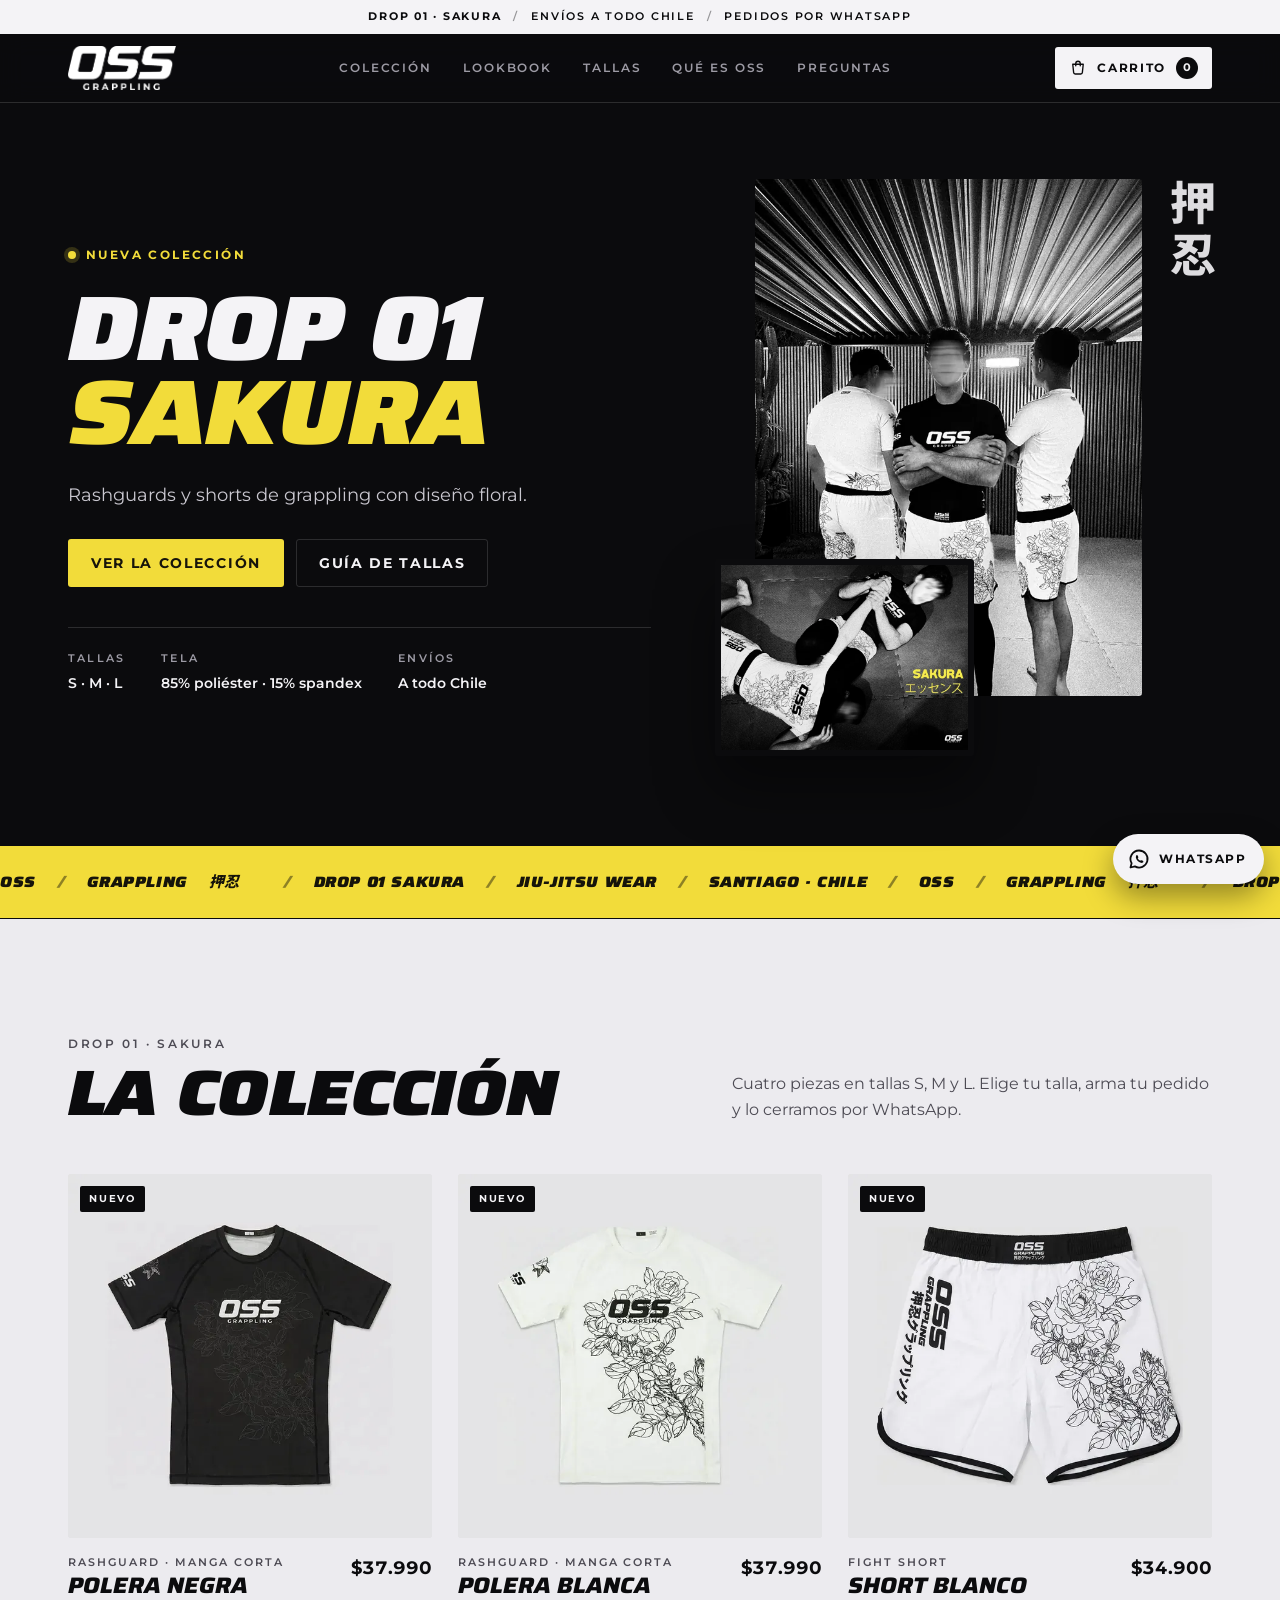
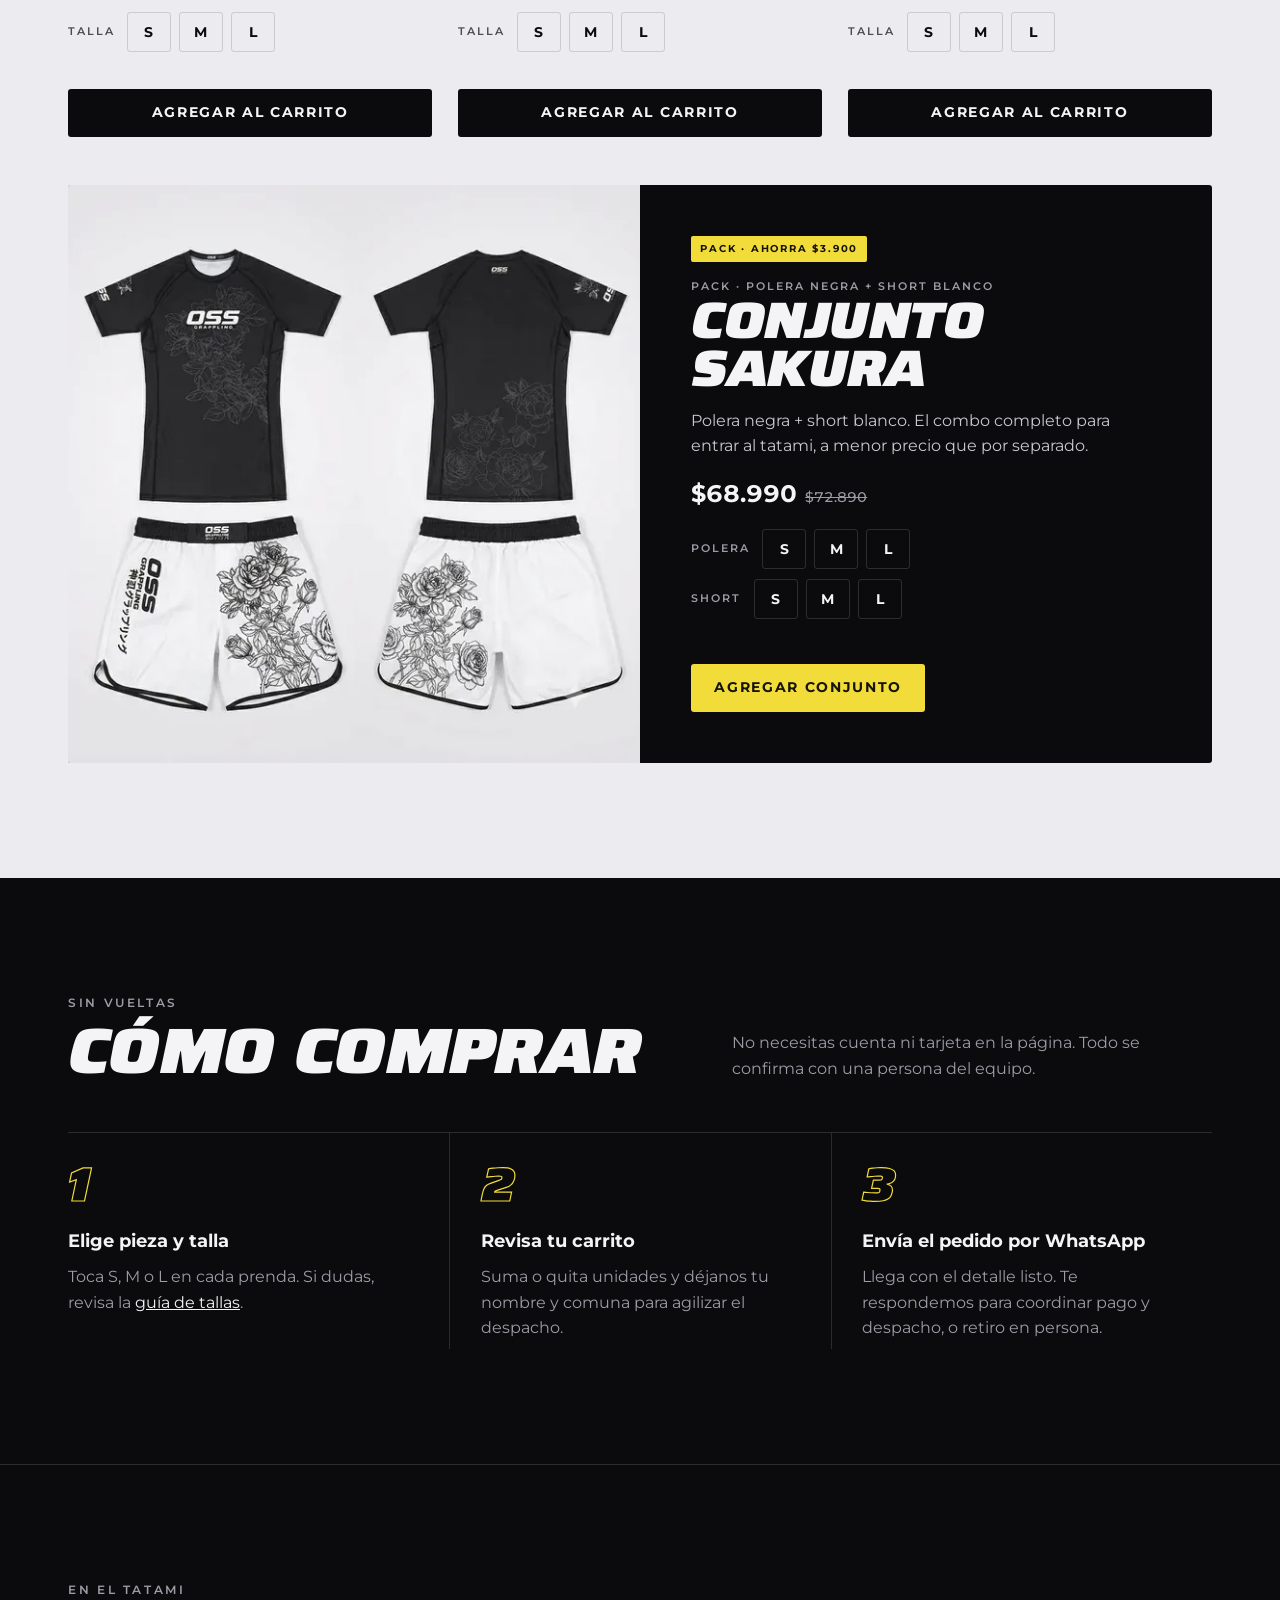
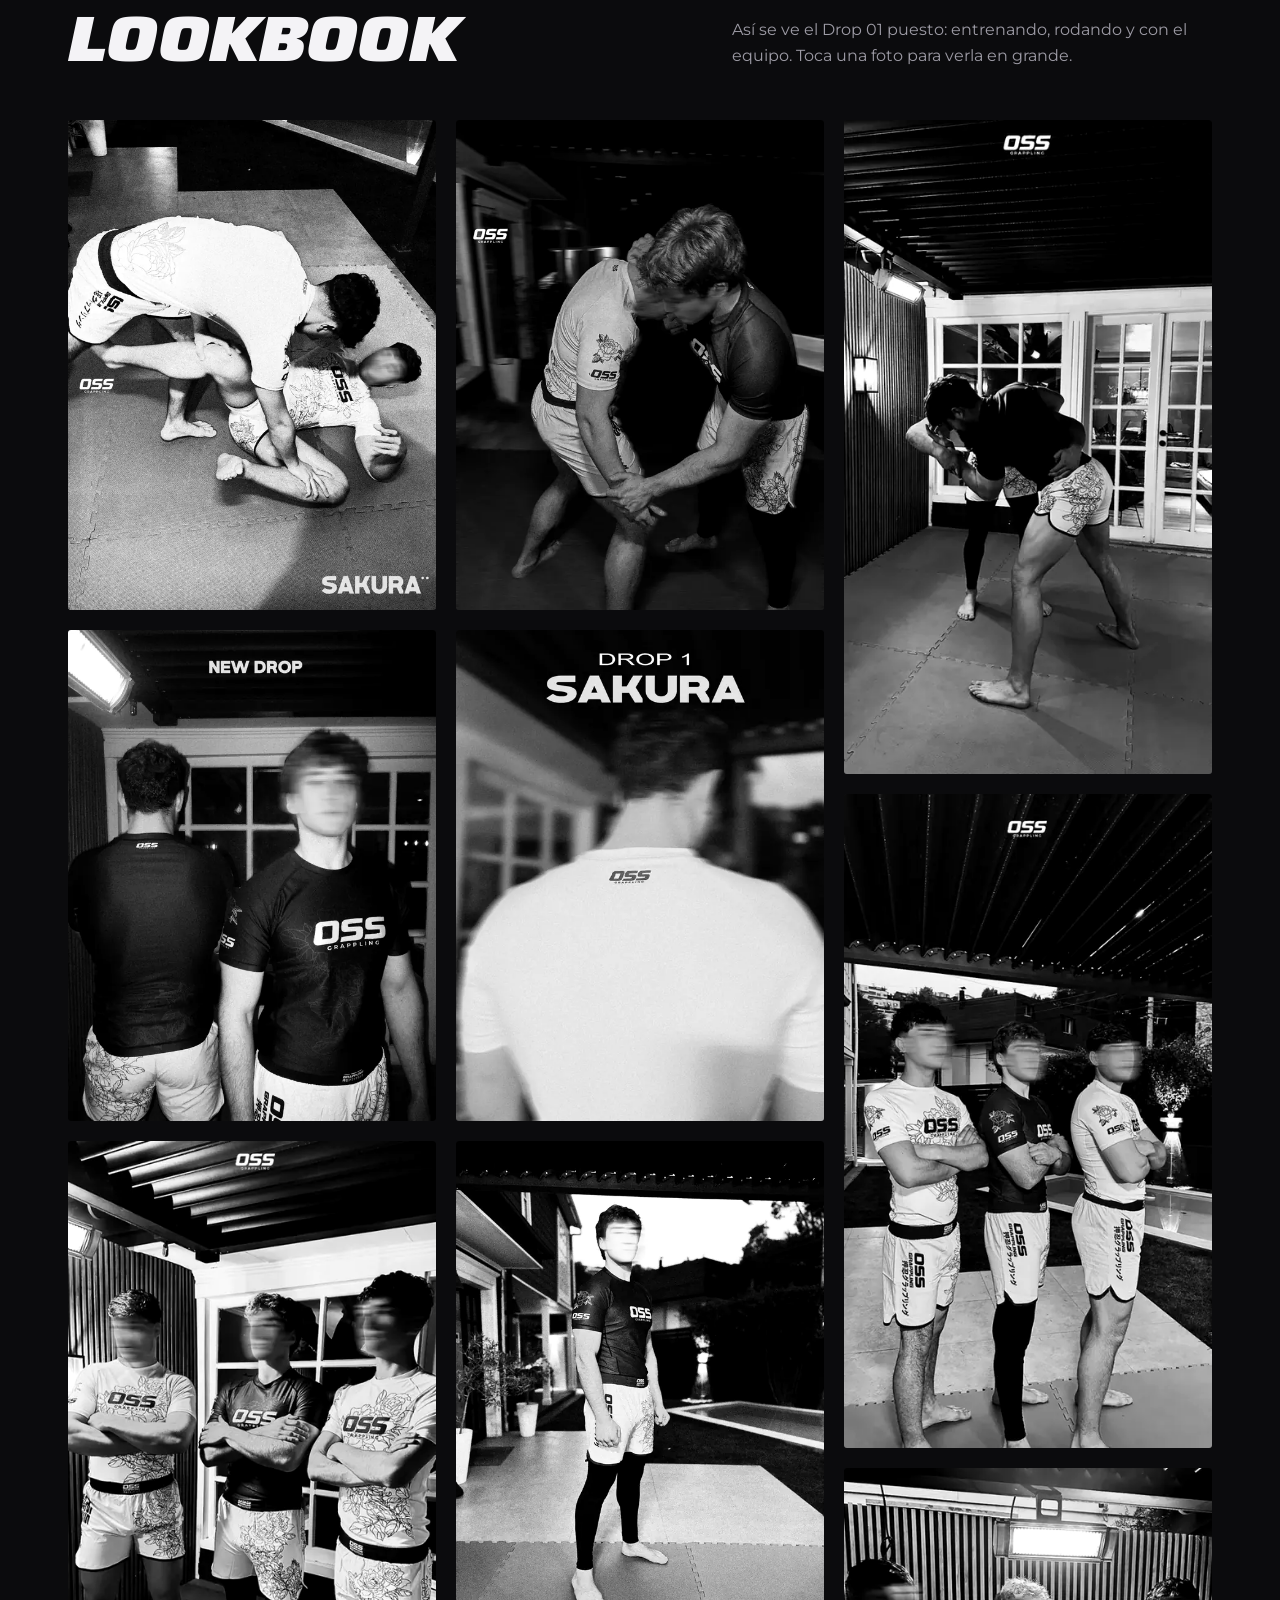
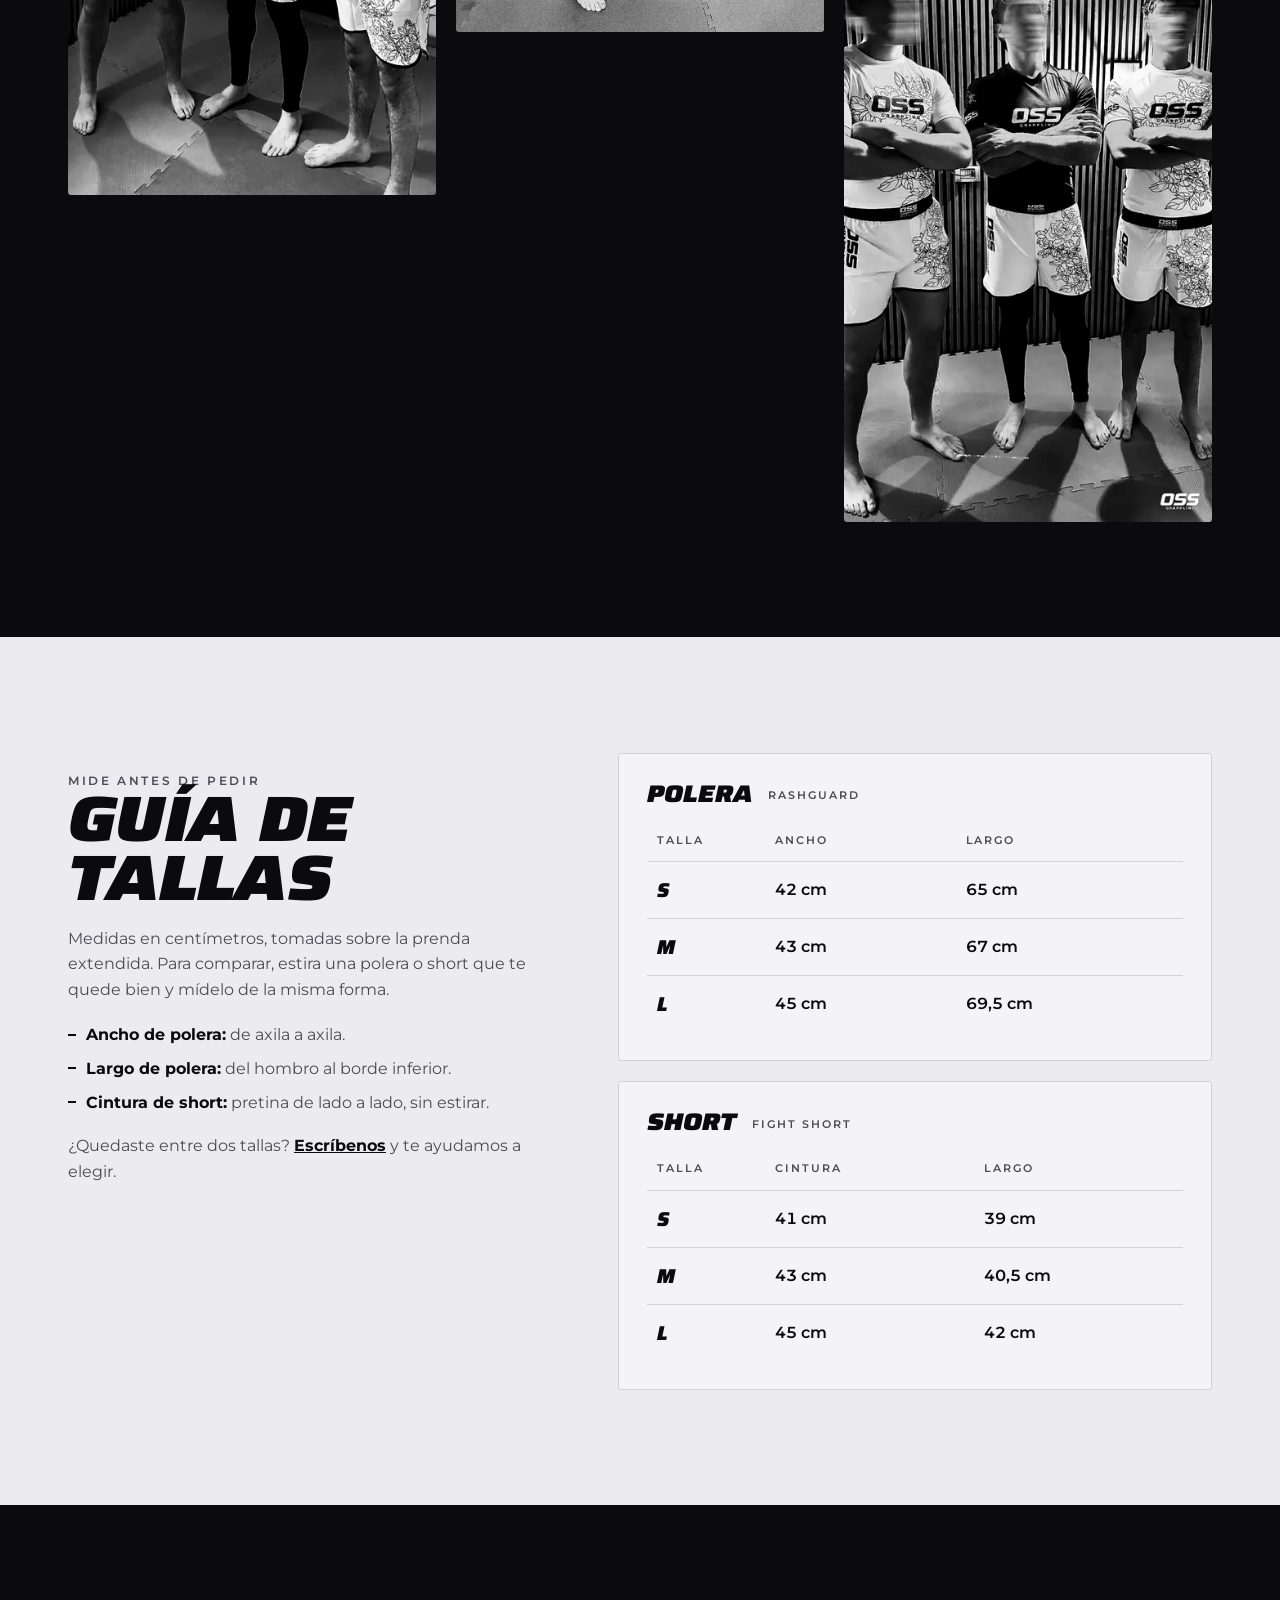
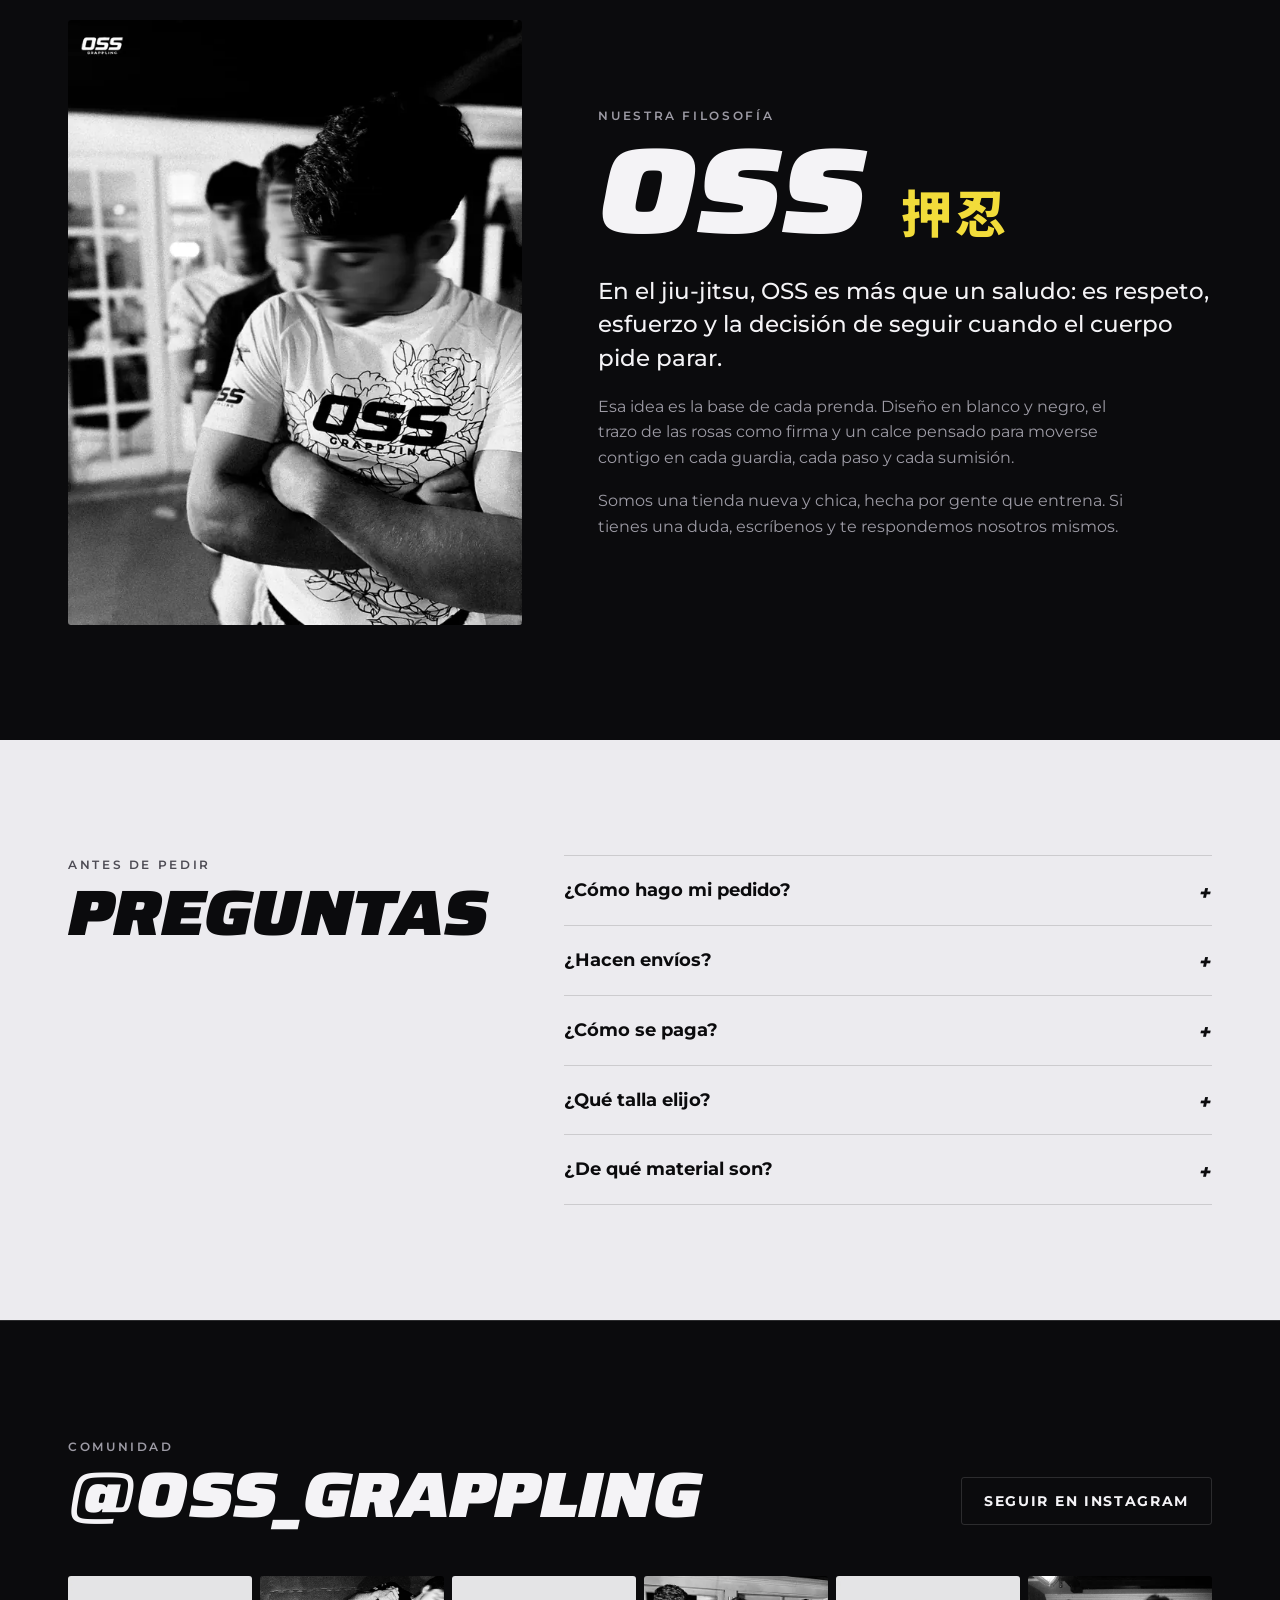
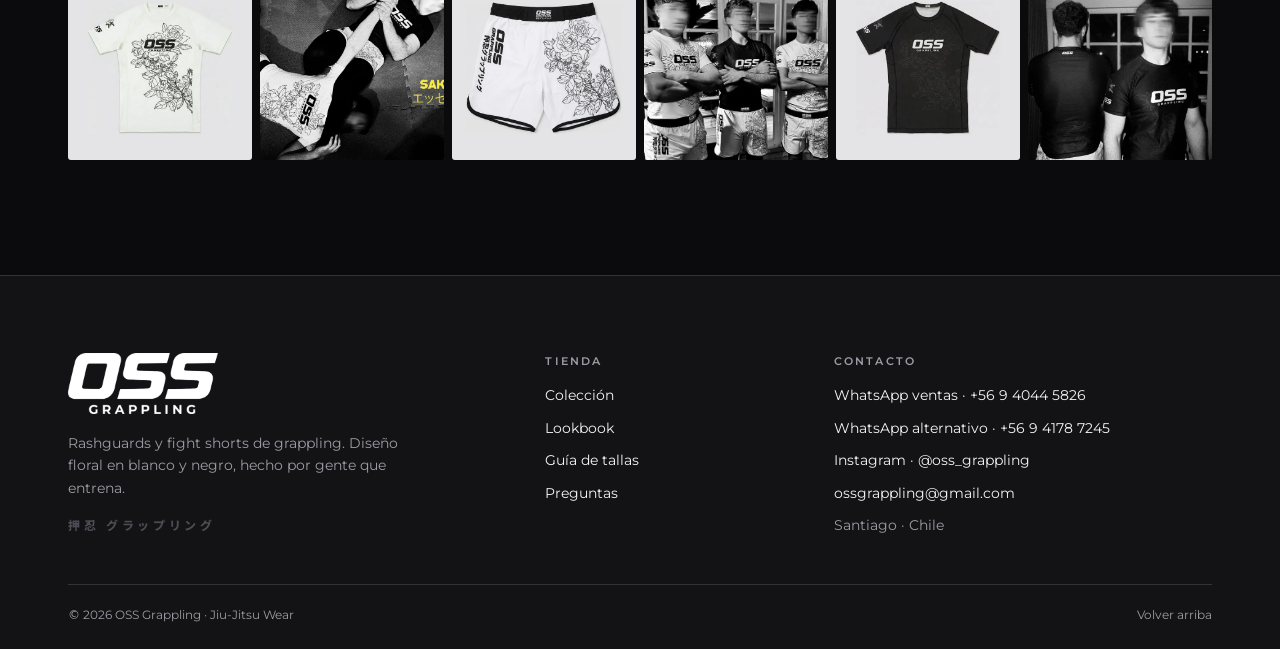
==== index.html @ 39c0fc37 "Portada más simple: Drop 01 Sakura y una línea de descripción Co-Authored-By: Claude Opus 5.5 <norep" ====
<!doctype html>
<html lang="es-CL">
<head>
<meta charset="utf-8">
<meta name="viewport" content="width=device-width, initial-scale=1, viewport-fit=cover">
<title>OSS Grappling · Rashguards y shorts de grappling</title>
<meta name="description" content="OSS Grappling: rashguards y fight shorts para jiu-jitsu y grappling con diseño floral en blanco y negro. Drop 01 Sakura. Tallas S, M y L. Envíos a todo Chile y pedidos por WhatsApp.">
<meta name="theme-color" content="#0b0b0d">
<link rel="canonical" href="https://renatopiloto.github.io/oss-grappling/">
<meta property="og:type" content="website">
<meta property="og:locale" content="es_CL">
<meta property="og:site_name" content="OSS Grappling">
<meta property="og:title" content="OSS Grappling · Drop 01 Sakura">
<meta property="og:description" content="Rashguards y fight shorts con diseño floral. Tallas S, M y L. Envíos a todo Chile.">
<meta property="og:image" content="https://renatopiloto.github.io/oss-grappling/assets/img/og-image.jpg">
<meta property="og:image:width" content="1200">
<meta property="og:image:height" content="630">
<meta name="twitter:card" content="summary_large_image">
<link rel="icon" href="favicon.ico" sizes="any">
<link rel="icon" type="image/png" sizes="32x32" href="favicon-32.png">
<link rel="apple-touch-icon" href="apple-touch-icon.png">
<link rel="manifest" href="site.webmanifest">
<link rel="preload" href="assets/fonts/saira-italic-var.woff2" as="font" type="font/woff2" crossorigin>
<link rel="preload" href="assets/fonts/montserrat-var.woff2" as="font" type="font/woff2" crossorigin>
<link rel="preload" as="image" href="assets/img/hero-tres-1200.webp" imagesrcset="assets/img/hero-tres-800.webp 600w, assets/img/hero-tres-1200.webp 900w, assets/img/hero-tres.webp 1200w" imagesizes="(max-width: 860px) 92vw, 44vw">
<link rel="stylesheet" href="assets/css/styles.css">
<script type="application/ld+json">
{
  "@context": "https://schema.org",
  "@type": "ClothingStore",
  "name": "OSS Grappling",
  "description": "Rashguards y fight shorts para jiu-jitsu y grappling con diseño floral en blanco y negro.",
  "url": "https://renatopiloto.github.io/oss-grappling/",
  "image": "https://renatopiloto.github.io/oss-grappling/assets/img/og-image.jpg",
  "email": "ossgrappling@gmail.com",
  "telephone": "+56940445826",
  "address": { "@type": "PostalAddress", "addressLocality": "Santiago", "addressCountry": "CL" },
  "sameAs": ["https://www.instagram.com/oss_grappling/"]
}
</script>
</head>
<body>
<a class="skip" href="#coleccion">Saltar a la colección</a>

<div class="announce" role="note">
  <p><strong>Drop 01 · Sakura</strong><span class="sep" aria-hidden="true">/</span>Envíos a todo Chile<span class="sep" aria-hidden="true">/</span>Pedidos por WhatsApp</p>
</div>

<header class="site-header" id="top">
  <div class="wrap header-row">
    <a class="brand" href="#top" aria-label="OSS Grappling, ir al inicio">
      <img src="assets/img/logo-oss-blanco.png" width="900" height="367" alt="OSS Grappling">
    </a>
    <nav class="nav" id="nav" aria-label="Principal">
      <a href="#coleccion">Colección</a>
      <a href="#lookbook">Lookbook</a>
      <a href="#tallas">Tallas</a>
      <a href="#oss">Qué es OSS</a>
      <a href="#preguntas">Preguntas</a>
    </nav>
    <div class="header-actions">
      <button class="cart-btn" id="cartOpen" type="button" aria-haspopup="dialog" aria-controls="cart">
        <svg viewBox="0 0 24 24" width="18" height="18" aria-hidden="true"><path d="M5 7h14l-1.2 11.1a2 2 0 0 1-2 1.9H8.2a2 2 0 0 1-2-1.9L5 7Z" fill="none" stroke="currentColor" stroke-width="1.8" stroke-linejoin="round"/><path d="M9 9V6a3 3 0 0 1 6 0v3" fill="none" stroke="currentColor" stroke-width="1.8" stroke-linecap="round"/></svg>
        <span class="cart-label">Carrito</span>
        <span class="cart-count" id="cartCount" aria-live="polite">0</span>
      </button>
      <button class="menu-btn" id="menuBtn" type="button" aria-expanded="false" aria-controls="nav">
        <span class="sr">Abrir menú</span>
        <svg viewBox="0 0 24 24" width="22" height="22" aria-hidden="true"><path d="M4 8h16M4 16h16" stroke="currentColor" stroke-width="2" stroke-linecap="round"/></svg>
      </button>
    </div>
  </div>
</header>

<main>
  <!-- HERO -->
  <section class="hero">
    <div class="wrap hero-grid">
      <div class="hero-copy">
        <p class="eyebrow"><span class="dot" aria-hidden="true"></span>Nueva colección</p>
        <h1 class="display hero-title"><span class="l">Drop 01</span> <span class="l hl">Sakura</span></h1>
        <p class="lede">Rashguards y shorts de grappling con diseño floral.</p>
        <div class="hero-ctas">
          <a class="btn btn-sakura" href="#coleccion">Ver la colección</a>
          <a class="btn btn-ghost" href="#tallas">Guía de tallas</a>
        </div>
        <dl class="facts">
          <div><dt>Tallas</dt><dd>S · M · L</dd></div>
          <div><dt>Tela</dt><dd>85% poliéster · 15% spandex</dd></div>
          <div><dt>Envíos</dt><dd>A todo Chile</dd></div>
        </dl>
      </div>
      <div class="hero-media">
        <figure class="hero-main">
          <img src="assets/img/hero-tres-1200.webp" srcset="assets/img/hero-tres-800.webp 600w, assets/img/hero-tres-1200.webp 900w, assets/img/hero-tres.webp 1200w" sizes="(max-width: 860px) 92vw, 44vw" width="1200" height="1600" alt="Tres grapplers con la polera negra, la polera blanca y el short blanco de OSS Grappling" fetchpriority="high">
        </figure>
        <figure class="hero-inset">
          <img src="assets/img/lookbook-armbar-800.webp" width="800" height="600" alt="Palanca de brazo en el tatami con la colección Sakura" loading="lazy">
        </figure>
        <p class="hero-kanji" aria-hidden="true">押忍</p>
      </div>
    </div>
  </section>

  <div class="ticker" aria-hidden="true">
    <div class="ticker-track" id="ticker"></div>
  </div>

  <!-- COLECCIÓN -->
  <section class="paper section" id="coleccion" aria-labelledby="coleccion-title">
    <div class="wrap">
      <div class="section-head">
        <div>
          <p class="kicker">Drop 01 · Sakura</p>
          <h2 class="display h2" id="coleccion-title">La colección</h2>
        </div>
        <p class="section-note">Cuatro piezas en tallas S, M y L. Elige tu talla, arma tu pedido y lo cerramos por WhatsApp.</p>
      </div>

      <div class="grid-products" id="grid"></div>
      <div id="packSlot"></div>

      <noscript><p class="noscript">Para armar tu pedido activa JavaScript o escríbenos directo por WhatsApp al +56 9 4044 5826.</p></noscript>
    </div>
  </section>

  <!-- CÓMO COMPRAR -->
  <section class="ink section steps" aria-labelledby="pasos-title">
    <div class="wrap">
      <div class="section-head">
        <div>
          <p class="kicker">Sin vueltas</p>
          <h2 class="display h2" id="pasos-title">Cómo comprar</h2>
        </div>
        <p class="section-note">No necesitas cuenta ni tarjeta en la página. Todo se confirma con una persona del equipo.</p>
      </div>
      <ol class="step-list">
        <li>
          <span class="step-n">1</span>
          <h3>Elige pieza y talla</h3>
          <p>Toca S, M o L en cada prenda. Si dudas, revisa la <a href="#tallas">guía de tallas</a>.</p>
        </li>
        <li>
          <span class="step-n">2</span>
          <h3>Revisa tu carrito</h3>
          <p>Suma o quita unidades y déjanos tu nombre y comuna para agilizar el despacho.</p>
        </li>
        <li>
          <span class="step-n">3</span>
          <h3>Envía el pedido por WhatsApp</h3>
          <p>Llega con el detalle listo. Te respondemos para coordinar pago y despacho, o retiro en persona.</p>
        </li>
      </ol>
    </div>
  </section>

  <!-- LOOKBOOK -->
  <section class="ink section lookbook" id="lookbook" aria-labelledby="lookbook-title">
    <div class="wrap">
      <div class="section-head">
        <div>
          <p class="kicker">En el tatami</p>
          <h2 class="display h2" id="lookbook-title">Lookbook</h2>
        </div>
        <p class="section-note">Así se ve el Drop 01 puesto: entrenando, rodando y con el equipo. Toca una foto para verla en grande.</p>
      </div>
      <div class="masonry" id="lookbookGrid">
        <button class="shot" type="button" data-full="assets/img/lookbook-sakura.webp"><img src="assets/img/lookbook-sakura-800.webp" width="800" height="1067" alt="Pasaje de guardia con polera y short blancos" loading="lazy"></button>
        <button class="shot" type="button" data-full="assets/img/lookbook-newdrop.webp"><img src="assets/img/lookbook-newdrop-800.webp" width="600" height="800" alt="Dos grapplers con la polera negra, de frente y de espalda" loading="lazy"></button>
        <button class="shot" type="button" data-full="assets/img/lookbook-equipo.webp"><img src="assets/img/lookbook-equipo-800.webp" width="450" height="800" alt="Equipo de brazos cruzados con la colección completa" loading="lazy"></button>
        <button class="shot" type="button" data-full="assets/img/lookbook-grip.webp"><img src="assets/img/lookbook-grip-800.webp" width="600" height="800" alt="Agarre de pie entre polera blanca y polera negra" loading="lazy"></button>
        <button class="shot" type="button" data-full="assets/img/lookbook-drop1.webp"><img src="assets/img/lookbook-drop1-800.webp" width="600" height="800" alt="Espalda de la polera blanca con el logo OSS" loading="lazy"></button>
        <button class="shot" type="button" data-full="assets/img/lookbook-solo.webp"><img src="assets/img/lookbook-solo-800.webp" width="600" height="800" alt="Grappler con polera negra y short blanco junto a la piscina" loading="lazy"></button>
        <button class="shot" type="button" data-full="assets/img/lookbook-takedown.webp"><img src="assets/img/lookbook-takedown-800.webp" width="450" height="800" alt="Intento de derribo con el short blanco" loading="lazy"></button>
        <button class="shot" type="button" data-full="assets/img/lookbook-equipo-3.webp"><img src="assets/img/lookbook-equipo-3-800.webp" width="450" height="800" alt="Tres grapplers de noche con la colección Sakura" loading="lazy"></button>
        <button class="shot" type="button" data-full="assets/img/lookbook-equipo-4.webp"><img src="assets/img/lookbook-equipo-4-800.webp" width="450" height="800" alt="Equipo OSS con poleras blancas y negra" loading="lazy"></button>
      </div>
    </div>
  </section>

  <!-- TALLAS -->
  <section class="paper section" id="tallas" aria-labelledby="tallas-title">
    <div class="wrap tallas-grid">
      <div class="tallas-intro">
        <p class="kicker">Mide antes de pedir</p>
        <h2 class="display h2" id="tallas-title">Guía de tallas</h2>
        <p>Medidas en centímetros, tomadas sobre la prenda extendida. Para comparar, estira una polera o short que te quede bien y mídelo de la misma forma.</p>
        <ul class="howto">
          <li><strong>Ancho de polera:</strong> de axila a axila.</li>
          <li><strong>Largo de polera:</strong> del hombro al borde inferior.</li>
          <li><strong>Cintura de short:</strong> pretina de lado a lado, sin estirar.</li>
        </ul>
        <p class="tallas-help">¿Quedaste entre dos tallas? <a href="https://wa.me/56940445826?text=Hola%20OSS%20Grappling%2C%20tengo%20una%20duda%20con%20mi%20talla" target="_blank" rel="noopener">Escríbenos</a> y te ayudamos a elegir.</p>
      </div>
      <div class="tables">
        <div class="table-card">
          <h3>Polera <span>rashguard</span></h3>
          <div class="table-scroll">
            <table>
              <thead><tr><th scope="col">Talla</th><th scope="col">Ancho</th><th scope="col">Largo</th></tr></thead>
              <tbody>
                <tr><th scope="row">S</th><td>42 cm</td><td>65 cm</td></tr>
                <tr><th scope="row">M</th><td>43 cm</td><td>67 cm</td></tr>
                <tr><th scope="row">L</th><td>45 cm</td><td>69,5 cm</td></tr>
              </tbody>
            </table>
          </div>
        </div>
        <div class="table-card">
          <h3>Short <span>fight short</span></h3>
          <div class="table-scroll">
            <table>
              <thead><tr><th scope="col">Talla</th><th scope="col">Cintura</th><th scope="col">Largo</th></tr></thead>
              <tbody>
                <tr><th scope="row">S</th><td>41 cm</td><td>39 cm</td></tr>
                <tr><th scope="row">M</th><td>43 cm</td><td>40,5 cm</td></tr>
                <tr><th scope="row">L</th><td>45 cm</td><td>42 cm</td></tr>
              </tbody>
            </table>
          </div>
        </div>
      </div>
    </div>
  </section>

  <!-- FILOSOFÍA -->
  <section class="ink section oss" id="oss" aria-labelledby="oss-title">
    <div class="wrap oss-grid">
      <figure class="oss-photo">
        <img src="assets/img/lookbook-protagonista-800.webp" srcset="assets/img/lookbook-protagonista-800.webp 600w, assets/img/lookbook-protagonista.webp 1200w" sizes="(max-width: 860px) 92vw, 40vw" width="1200" height="1600" alt="Grappler de brazos cruzados con la polera blanca OSS" loading="lazy">
      </figure>
      <div class="oss-copy">
        <p class="kicker">Nuestra filosofía</p>
        <h2 class="display oss-title" id="oss-title">OSS <span class="jp" lang="ja">押忍</span></h2>
        <p class="oss-lead">En el jiu-jitsu, OSS es más que un saludo: es respeto, esfuerzo y la decisión de seguir cuando el cuerpo pide parar.</p>
        <p>Esa idea es la base de cada prenda. Diseño en blanco y negro, el trazo de las rosas como firma y un calce pensado para moverse contigo en cada guardia, cada paso y cada sumisión.</p>
        <p>Somos una tienda nueva y chica, hecha por gente que entrena. Si tienes una duda, escríbenos y te respondemos nosotros mismos.</p>
      </div>
    </div>
  </section>

  <!-- PREGUNTAS -->
  <section class="paper section" id="preguntas" aria-labelledby="faq-title">
    <div class="wrap faq-grid">
      <div>
        <p class="kicker">Antes de pedir</p>
        <h2 class="display h2" id="faq-title">Preguntas</h2>
      </div>
      <div class="faq">
        <details>
          <summary>¿Cómo hago mi pedido?</summary>
          <p>Elige tus piezas y tallas, ábrelas en el carrito y toca «Enviar pedido por WhatsApp». Se abre un mensaje con todo el detalle; solo tienes que enviarlo.</p>
        </details>
        <details>
          <summary>¿Hacen envíos?</summary>
          <p>Sí, a todo Chile. Coordinamos el despacho a tu comuna o, si prefieres, el retiro en persona en Santiago.</p>
        </details>
        <details>
          <summary>¿Cómo se paga?</summary>
          <p>El pago lo coordinamos por WhatsApp cuando confirmamos tu pedido. En la página no se ingresan datos de tarjeta.</p>
        </details>
        <details>
          <summary>¿Qué talla elijo?</summary>
          <p>Compara tus medidas con la <a href="#tallas">guía de tallas</a>. Si quedas entre dos, escríbenos y te orientamos.</p>
        </details>
        <details>
          <summary>¿De qué material son?</summary>
          <p>85% poliéster y 15% spandex: una tela elástica pensada para entrenar, competir y aguantar el roce del tatami.</p>
        </details>
      </div>
    </div>
  </section>

  <!-- INSTAGRAM -->
  <section class="ink section insta" aria-labelledby="ig-title">
    <div class="wrap">
      <div class="section-head">
        <div>
          <p class="kicker">Comunidad</p>
          <h2 class="display h2" id="ig-title">@oss_grappling</h2>
        </div>
        <a class="btn btn-ghost" href="https://www.instagram.com/oss_grappling/" target="_blank" rel="noopener">Seguir en Instagram</a>
      </div>
      <div class="ig-strip">
        <a href="https://www.instagram.com/oss_grappling/" target="_blank" rel="noopener"><img src="assets/img/polera-blanca-frente-600.webp" width="600" height="600" alt="Polera blanca OSS" loading="lazy"></a>
        <a href="https://www.instagram.com/oss_grappling/" target="_blank" rel="noopener"><img src="assets/img/lookbook-armbar-800.webp" width="800" height="600" alt="Palanca de brazo" loading="lazy"></a>
        <a href="https://www.instagram.com/oss_grappling/" target="_blank" rel="noopener"><img src="assets/img/short-frente-600.webp" width="600" height="600" alt="Short blanco OSS" loading="lazy"></a>
        <a href="https://www.instagram.com/oss_grappling/" target="_blank" rel="noopener"><img src="assets/img/lookbook-equipo-2-800.webp" width="450" height="800" alt="Equipo OSS" loading="lazy"></a>
        <a href="https://www.instagram.com/oss_grappling/" target="_blank" rel="noopener"><img src="assets/img/polera-negra-frente-600.webp" width="600" height="600" alt="Polera negra OSS" loading="lazy"></a>
        <a href="https://www.instagram.com/oss_grappling/" target="_blank" rel="noopener"><img src="assets/img/lookbook-newdrop-800.webp" width="600" height="800" alt="New drop OSS" loading="lazy"></a>
      </div>
    </div>
  </section>
</main>

<footer class="site-footer" id="contacto">
  <div class="wrap footer-grid">
    <div class="footer-brand">
      <img src="assets/img/logo-oss-blanco.png" width="900" height="367" alt="OSS Grappling" loading="lazy">
      <p>Rashguards y fight shorts de grappling. Diseño floral en blanco y negro, hecho por gente que entrena.</p>
      <p class="jp-sign" lang="ja" aria-hidden="true">押忍 グラップリング</p>
    </div>
    <div>
      <h2 class="foot-h">Tienda</h2>
      <ul class="foot-list">
        <li><a href="#coleccion">Colección</a></li>
        <li><a href="#lookbook">Lookbook</a></li>
        <li><a href="#tallas">Guía de tallas</a></li>
        <li><a href="#preguntas">Preguntas</a></li>
      </ul>
    </div>
    <div>
      <h2 class="foot-h">Contacto</h2>
      <ul class="foot-list">
        <li><a href="https://wa.me/56940445826" target="_blank" rel="noopener">WhatsApp ventas · +56 9 4044 5826</a></li>
        <li><a href="https://wa.me/56941787245" target="_blank" rel="noopener">WhatsApp alternativo · +56 9 4178 7245</a></li>
        <li><a href="https://www.instagram.com/oss_grappling/" target="_blank" rel="noopener">Instagram · @oss_grappling</a></li>
        <li><a href="mailto:ossgrappling@gmail.com">ossgrappling@gmail.com</a></li>
        <li class="muted">Santiago · Chile</li>
      </ul>
    </div>
  </div>
  <div class="wrap">
    <div class="footer-base">
      <p>© <span id="year">2026</span> OSS Grappling · Jiu-Jitsu Wear</p>
      <a href="#top">Volver arriba</a>
    </div>
  </div>
</footer>

<!-- Botón flotante WhatsApp -->
<a class="wa-float" href="https://wa.me/56940445826?text=Hola%20OSS%20Grappling%20%F0%9F%91%8B" target="_blank" rel="noopener" aria-label="Escríbenos por WhatsApp">
  <svg viewBox="0 0 24 24" width="24" height="24" aria-hidden="true"><path d="M12 3.5a8.5 8.5 0 0 0-7.4 12.7L3.5 20.5l4.4-1.1A8.5 8.5 0 1 0 12 3.5Z" fill="none" stroke="currentColor" stroke-width="1.8" stroke-linejoin="round"/><path d="M9 8.6c.2-.4.4-.4.7-.4h.5c.2 0 .4.1.5.4l.6 1.5c.1.2 0 .5-.1.6l-.5.6c.6 1.1 1.4 1.9 2.5 2.5l.6-.5c.2-.2.4-.2.6-.1l1.5.6c.3.1.4.3.4.5v.5c0 .3 0 .5-.4.7-.5.3-1.2.5-2 .3-2.4-.6-4.4-2.6-5-5-.2-.8 0-1.5.3-2Z" fill="currentColor"/></svg>
  <span>WhatsApp</span>
</a>

<!-- Carrito -->
<div class="overlay" id="overlay" hidden></div>
<aside class="cart" id="cart" role="dialog" aria-modal="true" aria-labelledby="cartTitle" aria-hidden="true" tabindex="-1">
  <div class="cart-head">
    <h2 id="cartTitle">Tu pedido</h2>
    <button class="icon-btn" id="cartClose" type="button" aria-label="Cerrar carrito">
      <svg viewBox="0 0 24 24" width="20" height="20" aria-hidden="true"><path d="M6 6l12 12M18 6 6 18" stroke="currentColor" stroke-width="2" stroke-linecap="round"/></svg>
    </button>
  </div>
  <div class="cart-body" id="cartBody"></div>
  <form class="cart-form" id="cartForm" novalidate>
    <p class="cart-form-title">Datos para el despacho <span>(opcional)</span></p>
    <div class="field-row">
      <label for="fName">Nombre<input id="fName" name="nombre" type="text" autocomplete="name" placeholder="Tu nombre"></label>
      <label for="fComuna">Comuna<input id="fComuna" name="comuna" type="text" autocomplete="address-level2" placeholder="Ej: Ñuñoa"></label>
    </div>
    <fieldset class="delivery">
      <legend>Entrega</legend>
      <label><input type="radio" name="entrega" id="fDespacho" value="Despacho" checked> Despacho</label>
      <label><input type="radio" name="entrega" id="fRetiro" value="Retiro en persona"> Retiro en persona</label>
    </fieldset>
  </form>
  <div class="cart-foot">
    <div class="total-row"><span>Total</span><strong id="cartTotal">$0</strong></div>
    <a class="btn btn-sakura btn-block" id="checkout" href="https://wa.me/56940445826" target="_blank" rel="noopener" aria-disabled="true">Enviar pedido por WhatsApp</a>
    <p class="cart-note">El pago y el despacho los coordinamos por WhatsApp al recibir tu pedido.</p>
  </div>
</aside>

<!-- Vista rápida de producto -->
<dialog class="qv" id="qv" aria-labelledby="qvName">
  <div class="qv-inner" id="qvInner"></div>
</dialog>

<!-- Lightbox -->
<dialog class="lightbox" id="lightbox" aria-label="Foto ampliada">
  <button class="icon-btn lb-close" id="lbClose" type="button" aria-label="Cerrar foto">
    <svg viewBox="0 0 24 24" width="22" height="22" aria-hidden="true"><path d="M6 6l12 12M18 6 6 18" stroke="currentColor" stroke-width="2" stroke-linecap="round"/></svg>
  </button>
  <button class="icon-btn lb-nav lb-prev" id="lbPrev" type="button" aria-label="Foto anterior">
    <svg viewBox="0 0 24 24" width="22" height="22" aria-hidden="true"><path d="M15 5l-7 7 7 7" fill="none" stroke="currentColor" stroke-width="2" stroke-linecap="round" stroke-linejoin="round"/></svg>
  </button>
  <img id="lbImg" src="" alt="">
  <button class="icon-btn lb-nav lb-next" id="lbNext" type="button" aria-label="Foto siguiente">
    <svg viewBox="0 0 24 24" width="22" height="22" aria-hidden="true"><path d="M9 5l7 7-7 7" fill="none" stroke="currentColor" stroke-width="2" stroke-linecap="round" stroke-linejoin="round"/></svg>
  </button>
</dialog>

<div class="toast" id="toast" role="status" aria-live="polite" hidden>
  <span id="toastText">Agregado al carrito</span>
  <button type="button" id="toastCart">Ver carrito</button>
</div>

<script src="assets/js/app.js"></script>
</body>
</html>
---- assets/css/styles.css ----
/* ==========================================================================
   OSS Grappling · Drop 01 Sakura
   Concepto: tatami editorial. Fondo tinta, tipografía itálica expandida como
   el logo, prendas sobre "placas" gris perla y el amarillo Sakura solo para
   marcar el drop y las acciones principales.
   ========================================================================== */
/* Fuentes alojadas en el sitio (subconjuntos livianos) */
@font-face { font-family: "Saira"; src: url("../fonts/saira-italic-var.woff2") format("woff2"); font-style: italic; font-weight: 600 900; font-stretch: 100% 125%; font-display: swap; }
@font-face { font-family: "Montserrat"; src: url("../fonts/montserrat-var.woff2") format("woff2"); font-style: normal; font-weight: 100 900; font-display: swap; }
@font-face { font-family: "Noto Sans JP"; src: url("../fonts/noto-jp-0.woff2") format("woff2"); font-weight: 100 900; font-display: swap; unicode-range: U+62BC; }
@font-face { font-family: "Noto Sans JP"; src: url("../fonts/noto-jp-1.woff2") format("woff2"); font-weight: 100 900; font-display: swap; unicode-range: U+7A7A; }
@font-face { font-family: "Noto Sans JP"; src: url("../fonts/noto-jp-2.woff2") format("woff2"); font-weight: 100 900; font-display: swap; unicode-range: U+795E; }
@font-face { font-family: "Noto Sans JP"; src: url("../fonts/noto-jp-3.woff2") format("woff2"); font-weight: 100 900; font-display: swap; unicode-range: U+30A8, U+30AF, U+30B0, U+30B5, U+30B9, U+30BB, U+30C3, U+30D7, U+30E9, U+30EA, U+30F3; }
@font-face { font-family: "Noto Sans JP"; src: url("../fonts/noto-jp-4.woff2") format("woff2"); font-weight: 100 900; font-display: swap; unicode-range: U+5FCD; }

:root {
  /* Color */
  --ink: #0b0b0d;          /* fondo principal, casi negro con un toque frío */
  --ink-2: #131316;        /* superficies sobre tinta */
  --ink-3: #1c1c21;        /* bordes y rellenos suaves sobre tinta */
  --bone: #f4f3f6;         /* texto claro */
  --paper: #ecebef;        /* secciones claras */
  --plate: #e4e3e6;        /* fondo de las fotos de producto */
  --graphite: #4d4b54;     /* texto secundario sobre papel */
  --mute: #9d9ba5;         /* texto secundario sobre tinta */
  --line-dark: rgba(244, 243, 246, 0.14);
  --line-light: rgba(11, 11, 13, 0.14);
  --sakura: #f2dc3a;       /* amarillo del drop Sakura */
  --sakura-ink: #16140a;   /* texto sobre amarillo */

  /* Tipografía */
  --f-display: "Saira", "Arial Black", "Helvetica Neue", Arial, sans-serif;
  --f-body: "Montserrat", system-ui, -apple-system, "Segoe UI", Roboto, Arial, sans-serif;
  --f-jp: "Noto Sans JP", "Hiragino Sans", "Yu Gothic", "Meiryo", sans-serif;

  /* Escala */
  --t-xs: 0.75rem;
  --t-sm: 0.875rem;
  --t-md: 1rem;
  --t-lg: 1.125rem;
  --t-h3: clamp(1.15rem, 1rem + 0.6vw, 1.4rem);
  --t-h2: clamp(2.1rem, 1.3rem + 3.6vw, 4rem);
  --t-h1: clamp(2.7rem, 1.4rem + 5.4vw, 6rem);

  /* Layout */
  --maxw: 1240px;
  --gutter: clamp(16px, 4vw, 48px);
  --r: 3px;
  --header-h: 68px;

  color-scheme: dark;
}

*, *::before, *::after { box-sizing: border-box; }
html { scroll-behavior: smooth; scroll-padding-top: calc(var(--header-h) + 12px); -webkit-text-size-adjust: 100%; }
body {
  margin: 0;
  background: var(--ink);
  color: var(--bone);
  font-family: var(--f-body);
  font-size: var(--t-md);
  line-height: 1.6;
  -webkit-font-smoothing: antialiased;
  text-rendering: optimizeLegibility;
  overflow-x: hidden;
}
img { display: block; max-width: 100%; height: auto; }
a { color: inherit; }
button { font: inherit; color: inherit; }
figure { margin: 0; }
[hidden] { display: none !important; }

:focus-visible { outline: 2px solid var(--sakura); outline-offset: 3px; }
.sr { position: absolute; width: 1px; height: 1px; overflow: hidden; clip: rect(0 0 0 0); white-space: nowrap; }
.skip {
  position: absolute; left: 12px; top: -60px; z-index: 100;
  background: var(--sakura); color: var(--sakura-ink); padding: 10px 14px; font-weight: 700; text-decoration: none;
}
.skip:focus { top: 12px; }

.wrap { width: 100%; max-width: var(--maxw); margin-inline: auto; padding-inline: var(--gutter); }

.jp { font-family: var(--f-jp); font-style: normal; font-weight: 500; letter-spacing: 0.04em; }

/* ---------- Tipografía display (eco del logo: itálica, expandida, pesada) */
.display {
  font-family: var(--f-display);
  font-style: italic;
  font-weight: 900;
  font-stretch: 125%;
  font-variation-settings: "wdth" 125;
  text-transform: uppercase;
  letter-spacing: -0.01em;
  line-height: 0.92;
  margin: 0;
  text-wrap: balance;
}
.h2 { font-size: var(--t-h2); }
.kicker {
  margin: 0 0 10px;
  font-size: var(--t-xs);
  font-weight: 600;
  letter-spacing: 0.22em;
  text-transform: uppercase;
  color: var(--mute);
}
.paper .kicker { color: var(--graphite); }

/* ---------- Botones */
.btn {
  display: inline-flex; align-items: center; justify-content: center; gap: 8px;
  min-height: 48px; padding: 0 22px;
  border: 1.5px solid transparent; border-radius: var(--r);
  font-family: var(--f-body); font-size: var(--t-sm); font-weight: 700;
  letter-spacing: 0.12em; text-transform: uppercase; text-decoration: none;
  cursor: pointer; transition: background-color .2s, color .2s, border-color .2s, transform .2s;
}
.btn:active { transform: translateY(1px); }
.btn-sakura { background: var(--sakura); color: var(--sakura-ink); }
.btn-sakura:hover { background: var(--bone); }
.btn-ghost { border-color: var(--line-dark); color: var(--bone); background: transparent; }
.btn-ghost:hover { border-color: var(--bone); }
.btn-ink { background: var(--ink); color: var(--bone); }
.btn-ink:hover { background: var(--ink-3); }
.btn-block { width: 100%; }
.btn[aria-disabled="true"] { opacity: .45; pointer-events: none; }

/* ---------- Barra superior */
.announce { background: var(--bone); color: var(--ink); }
.announce p {
  margin: 0; padding: 8px var(--gutter); text-align: center;
  font-size: 11px; font-weight: 600; letter-spacing: 0.16em; text-transform: uppercase;
}
.announce strong { font-weight: 700; }
.announce .sep { margin-inline: 12px; opacity: .4; }

/* ---------- Header */
.site-header {
  position: sticky; top: env(safe-area-inset-top, 0px); z-index: 40;
  background: rgba(11, 11, 13, 0.86);
  -webkit-backdrop-filter: saturate(140%) blur(12px);
  backdrop-filter: saturate(140%) blur(12px);
  border-bottom: 1px solid var(--line-dark);
}
.header-row { display: flex; align-items: center; justify-content: space-between; gap: 20px; height: var(--header-h); }
.brand img { width: 108px; height: auto; }
.nav { display: flex; gap: clamp(16px, 2.4vw, 34px); }
.nav a {
  text-decoration: none; font-size: 12px; font-weight: 600; letter-spacing: 0.16em; text-transform: uppercase;
  color: var(--mute); padding-block: 6px; transition: color .2s;
}
.nav a:hover { color: var(--bone); }
.header-actions { display: flex; align-items: center; gap: 10px; }
.cart-btn {
  display: inline-flex; align-items: center; gap: 10px; height: 42px; padding: 0 14px;
  background: var(--bone); color: var(--ink); border: 0; border-radius: var(--r); cursor: pointer;
  font-size: 12px; font-weight: 700; letter-spacing: 0.14em; text-transform: uppercase;
}
.cart-btn:hover { background: #fff; }
.cart-count {
  min-width: 22px; height: 22px; padding: 0 6px; border-radius: 11px;
  display: inline-grid; place-items: center; font-size: 11px; letter-spacing: 0;
  background: var(--ink); color: var(--bone); font-variant-numeric: tabular-nums;
}
.cart-count.has { background: var(--sakura); color: var(--sakura-ink); }
.cart-count.bump { animation: bump .45s ease; }
@keyframes bump { 30% { transform: scale(1.35); } }
.menu-btn { display: none; width: 42px; height: 42px; border: 1px solid var(--line-dark); background: transparent; border-radius: var(--r); cursor: pointer; place-items: center; }

/* ---------- Hero */
.hero { padding-block: clamp(36px, 6vw, 88px) clamp(48px, 7vw, 104px); }
.hero-grid { display: grid; grid-template-columns: minmax(0, 1.08fr) minmax(0, 0.92fr); gap: clamp(28px, 5vw, 72px); align-items: center; }
.hero-copy { min-width: 0; }
.eyebrow {
  display: inline-flex; align-items: center; gap: 10px; margin: 0 0 22px;
  font-size: var(--t-xs); font-weight: 700; letter-spacing: 0.2em; text-transform: uppercase; color: var(--sakura);
}
.eyebrow .dot { width: 8px; height: 8px; border-radius: 50%; background: var(--sakura); box-shadow: 0 0 0 4px rgba(242, 220, 58, .18); }
.eyebrow .jp { letter-spacing: 0.1em; font-size: 13px; }
.hero-title { font-size: var(--t-h1); }
.hero-title .l { display: block; }
.hero-title .hl { color: var(--sakura); }
.lede { max-width: 34em; margin: 26px 0 0; font-size: var(--t-lg); color: #c9c7cf; }
.hero-ctas { display: flex; flex-wrap: wrap; gap: 12px; margin-top: 30px; }
.facts {
  display: grid; grid-template-columns: repeat(3, minmax(0, auto)); justify-content: start; gap: 12px 36px;
  margin: 40px 0 0; padding-top: 22px; border-top: 1px solid var(--line-dark);
}
.facts div { min-width: 0; }
.facts dt { font-size: 11px; font-weight: 600; letter-spacing: 0.2em; text-transform: uppercase; color: var(--mute); }
.facts dd { margin: 4px 0 0; font-weight: 600; font-size: var(--t-sm); }

.hero-media { position: relative; min-width: 0; padding-bottom: 12%; }
.hero-main { position: relative; margin-left: 8%; margin-right: 14%; overflow: hidden; border-radius: var(--r); background: var(--ink-2); aspect-ratio: 3 / 4; }
.hero-main img { width: 100%; height: 100%; object-fit: cover; }
.hero-inset {
  position: absolute; left: 0; bottom: 0; width: 52%;
  border: 6px solid var(--ink); border-radius: var(--r); overflow: hidden; background: var(--ink-2);
  box-shadow: 0 30px 60px rgba(0, 0, 0, .45);
}
.hero-inset img { width: 100%; aspect-ratio: 4 / 3; object-fit: cover; }
.hero-kanji {
  position: absolute; right: 0; top: 0; margin: 0;
  writing-mode: vertical-rl; font-family: var(--f-jp); font-weight: 800; font-size: clamp(2.2rem, 3.6vw, 3.6rem);
  line-height: 1; letter-spacing: 0.12em;
  color: var(--bone); opacity: .9;
  pointer-events: none; user-select: none;
}

/* ---------- Ticker */
.ticker { background: var(--sakura); color: var(--sakura-ink); overflow: hidden; border-block: 1px solid var(--ink); }
.ticker-track { display: flex; width: max-content; animation: ticker 38s linear infinite; }
.ticker-track span {
  display: inline-flex; align-items: center; gap: 22px; padding: 12px 22px 12px 0; white-space: nowrap;
  font-family: var(--f-display); font-style: italic; font-weight: 900; font-stretch: 125%; font-variation-settings: "wdth" 125;
  font-size: 15px; letter-spacing: 0.04em; text-transform: uppercase;
}
.ticker-track .jp { font-family: var(--f-jp); font-weight: 800; }
.ticker-track i { font-style: normal; opacity: .45; }
@keyframes ticker { to { transform: translateX(-50%); } }

/* ---------- Secciones */
.section { padding-block: clamp(64px, 9vw, 128px); }
.paper { background: var(--paper); color: var(--ink); }
.ink { background: var(--ink); color: var(--bone); }
.section-head {
  display: flex; align-items: flex-end; justify-content: space-between; gap: 20px 48px; flex-wrap: wrap;
  margin-bottom: clamp(32px, 4vw, 56px);
}
.section-note { max-width: 30em; margin: 0; color: var(--mute); font-size: var(--t-md); }
.paper .section-note { color: var(--graphite); }

/* ---------- Productos */
.grid-products { display: grid; grid-template-columns: repeat(3, minmax(0, 1fr)); gap: clamp(16px, 2vw, 28px); }
.card { display: flex; flex-direction: column; min-width: 0; }
.card-media {
  position: relative; display: block; width: 100%; padding: 0; border: 0; cursor: zoom-in;
  aspect-ratio: 1 / 1; overflow: hidden; background: var(--plate); border-radius: var(--r);
}
.card-media img { position: absolute; inset: 0; width: 100%; height: 100%; object-fit: cover; transition: opacity .45s ease, transform .6s ease; }
.card-media .alt { opacity: 0; }
.card-media:hover .alt, .card-media:focus-visible .alt { opacity: 1; }
.card-media:hover img { transform: scale(1.025); }
.badge {
  position: absolute; left: 12px; top: 12px; z-index: 2;
  padding: 5px 9px; border-radius: 2px; background: var(--ink); color: var(--bone);
  font-size: 10px; font-weight: 700; letter-spacing: 0.18em; text-transform: uppercase;
}
.badge.sakura { background: var(--sakura); color: var(--sakura-ink); }
.view-hint {
  position: absolute; right: 12px; bottom: 12px; z-index: 2;
  padding: 6px 10px; border-radius: 2px; background: rgba(244, 243, 246, .9); color: var(--ink);
  font-size: 10px; font-weight: 700; letter-spacing: 0.16em; text-transform: uppercase;
  opacity: 0; transform: translateY(4px); transition: opacity .25s, transform .25s;
}
.card-media:hover .view-hint, .card-media:focus-visible .view-hint { opacity: 1; transform: none; }
.card-body { display: flex; flex-direction: column; gap: 14px; padding-top: 16px; flex: 1; }
.card-top { display: flex; justify-content: space-between; align-items: flex-start; gap: 12px; }
.card-cat { margin: 0 0 2px; font-size: 11px; font-weight: 600; letter-spacing: 0.18em; text-transform: uppercase; color: var(--graphite); }
.card-name {
  margin: 0; font-family: var(--f-display); font-style: italic; font-weight: 800; font-stretch: 112%; font-variation-settings: "wdth" 112;
  font-size: var(--t-h3); text-transform: uppercase; line-height: 1.1;
}
.card-name button, .plain { all: unset; cursor: pointer; }
.card-name button:focus-visible { outline: 2px solid var(--ink); outline-offset: 2px; }
.plain:focus-visible { outline: 2px solid var(--sakura); outline-offset: 2px; }
.price { margin: 0; font-weight: 700; font-size: var(--t-lg); font-variant-numeric: tabular-nums; white-space: nowrap; }
.price-old { margin-left: 8px; font-weight: 500; font-size: var(--t-sm); color: var(--graphite); text-decoration: line-through; }

.sizes { display: flex; align-items: center; gap: 8px; flex-wrap: wrap; }
.sizes-label { font-size: 11px; font-weight: 600; letter-spacing: 0.18em; text-transform: uppercase; color: var(--graphite); margin-right: 4px; min-width: 3.2em; }
.size {
  width: 44px; height: 40px; border-radius: var(--r); cursor: pointer;
  border: 1.5px solid var(--line-light); background: transparent; color: var(--ink);
  font-weight: 700; font-size: var(--t-sm); transition: border-color .15s, background-color .15s, color .15s;
}
.size:hover { border-color: var(--ink); }
.size[aria-checked="true"] { background: var(--ink); border-color: var(--ink); color: var(--bone); }
.hint { min-height: 1.2em; margin: -6px 0 0; font-size: 12px; font-weight: 600; color: #8a1c1c; }
.card .btn { margin-top: auto; }

/* Pack destacado */
.pack {
  display: grid; grid-template-columns: minmax(0, 1fr) minmax(0, 1fr); align-items: stretch;
  margin-top: clamp(28px, 4vw, 48px); background: var(--ink); color: var(--bone); border-radius: var(--r); overflow: hidden;
}
.pack .card-media { border-radius: 0; aspect-ratio: auto; height: 100%; min-height: 380px; }
.pack .card-media img { object-fit: cover; }
.pack-body { display: flex; flex-direction: column; justify-content: center; gap: 16px; padding: clamp(24px, 4vw, 56px); min-width: 0; }
.pack-body .badge { position: static; align-self: flex-start; }
.pack-title { font-size: clamp(1.9rem, 1.2rem + 2.6vw, 3.2rem); }
.pack-desc { margin: 0; color: #c9c7cf; max-width: 32em; }
.pack .price { font-size: 1.5rem; }
.pack .price-old { color: var(--mute); }
.save { display: inline-block; margin-left: 10px; padding: 3px 8px; border-radius: 2px; background: var(--sakura); color: var(--sakura-ink); font-size: 11px; font-weight: 700; letter-spacing: .08em; vertical-align: middle; }
.pack .sizes-label, .pack .card-cat { color: var(--mute); }
.pack .size { color: var(--bone); border-color: var(--line-dark); }
.pack .size:hover { border-color: var(--bone); }
.pack .size[aria-checked="true"] { background: var(--bone); color: var(--ink); border-color: var(--bone); }
.pack .hint { color: var(--sakura); }
.pack .btn { align-self: flex-start; margin-top: 4px; }
.pack-sizes { display: grid; gap: 10px; }
.pack-sizes .sizes-label, .qv .sizes-label { min-width: 4.6em; }

.noscript { margin-top: 24px; padding: 16px; border: 1px solid var(--line-light); }

/* ---------- Pasos */
.steps { border-bottom: 1px solid var(--line-dark); }
.step-list { list-style: none; margin: 0; padding: 0; display: grid; grid-template-columns: repeat(3, minmax(0, 1fr)); gap: 0; border-top: 1px solid var(--line-dark); }
.step-list li { padding: 28px clamp(0px, 2vw, 28px) 8px 0; min-width: 0; }
.step-list li + li { padding-left: clamp(16px, 2.4vw, 32px); border-left: 1px solid var(--line-dark); }
.step-n {
  display: block; margin-bottom: 18px;
  font-family: var(--f-display); font-style: italic; font-weight: 900; font-stretch: 125%; font-variation-settings: "wdth" 125;
  font-size: 3rem; line-height: 1; color: transparent; -webkit-text-stroke: 1.2px var(--sakura);
}
.step-list h3 { margin: 0 0 8px; font-size: var(--t-lg); font-weight: 700; }
.step-list p { margin: 0; color: var(--mute); max-width: 26em; }
.step-list a { color: var(--bone); }

/* ---------- Lookbook */
.masonry { columns: 3 260px; column-gap: clamp(12px, 1.6vw, 20px); }
.shot {
  display: block; width: 100%; padding: 0; border: 0; margin: 0 0 clamp(12px, 1.6vw, 20px);
  break-inside: avoid; cursor: zoom-in; background: var(--ink-2); border-radius: var(--r); overflow: hidden;
}
.shot img { width: 100%; transition: transform .6s ease, filter .4s ease; filter: grayscale(1) contrast(1.02); }
.shot:hover img { transform: scale(1.03); }

/* ---------- Tallas */
.tallas-grid { display: grid; grid-template-columns: minmax(0, 0.9fr) minmax(0, 1.1fr); gap: clamp(32px, 5vw, 80px); align-items: start; }
.tallas-intro p { margin: 18px 0 0; color: var(--graphite); max-width: 34em; }
.howto { margin: 20px 0 0; padding: 0; list-style: none; display: grid; gap: 8px; }
.howto li { padding-left: 18px; position: relative; color: var(--graphite); }
.howto li::before { content: ""; position: absolute; left: 0; top: .72em; width: 8px; height: 2px; background: var(--ink); }
.howto strong { color: var(--ink); }
.tallas-help a { color: var(--ink); font-weight: 700; }
.tables { display: grid; gap: 20px; }
.table-card { background: var(--bone); border: 1px solid var(--line-light); border-radius: var(--r); padding: clamp(18px, 2.4vw, 28px); min-width: 0; }
.table-card h3 {
  margin: 0 0 14px; font-family: var(--f-display); font-style: italic; font-weight: 900; font-stretch: 125%; font-variation-settings: "wdth" 125;
  font-size: 1.5rem; text-transform: uppercase; line-height: 1;
}
.table-card h3 span { margin-left: 8px; font-family: var(--f-body); font-style: normal; font-weight: 600; font-size: 11px; letter-spacing: .18em; color: var(--graphite); vertical-align: middle; }
.table-scroll { overflow-x: auto; }
table { width: 100%; border-collapse: collapse; font-variant-numeric: tabular-nums; }
th, td { padding: 12px 10px; text-align: left; border-bottom: 1px solid var(--line-light); }
thead th { font-size: 11px; font-weight: 600; letter-spacing: .18em; text-transform: uppercase; color: var(--graphite); }
tbody th { font-family: var(--f-display); font-style: italic; font-weight: 900; font-size: 1.25rem; width: 22%; }
tbody tr:last-child th, tbody tr:last-child td { border-bottom: 0; }
td { font-weight: 600; }

/* ---------- Filosofía */
.oss-grid { display: grid; grid-template-columns: minmax(0, 0.85fr) minmax(0, 1.15fr); gap: clamp(32px, 6vw, 96px); align-items: center; }
.oss-photo { border-radius: var(--r); overflow: hidden; aspect-ratio: 3 / 4; background: var(--ink-2); }
.oss-photo img { width: 100%; height: 100%; object-fit: cover; filter: grayscale(1); }
.oss-copy { min-width: 0; }
.oss-title { font-size: clamp(3.4rem, 2rem + 7vw, 8rem); display: flex; align-items: baseline; flex-wrap: wrap; gap: 0 .3em; }
.oss-title .jp { font-size: .42em; font-weight: 800; color: var(--sakura); letter-spacing: .06em; }
.oss-lead { margin: 28px 0 0; font-size: clamp(1.15rem, 1rem + .6vw, 1.45rem); line-height: 1.45; font-weight: 500; max-width: 30em; }
.oss-copy p:not(.kicker):not(.oss-lead) { margin: 18px 0 0; color: var(--mute); max-width: 34em; }

/* ---------- FAQ */
.faq-grid { display: grid; grid-template-columns: minmax(0, 0.8fr) minmax(0, 1.2fr); gap: clamp(28px, 5vw, 80px); align-items: start; }
.faq { border-top: 1px solid var(--line-light); }
.faq details { border-bottom: 1px solid var(--line-light); }
.faq summary {
  list-style: none; cursor: pointer; display: flex; justify-content: space-between; align-items: center; gap: 16px;
  padding: 20px 0; font-weight: 700; font-size: var(--t-lg);
}
.faq summary::-webkit-details-marker { display: none; }
.faq summary::after { content: "+"; font-family: var(--f-display); font-weight: 700; font-size: 1.5rem; line-height: 1; transition: transform .2s; }
.faq details[open] summary::after { transform: rotate(45deg); }
.faq details p { margin: 0 0 20px; color: var(--graphite); max-width: 40em; }
.faq a { color: var(--ink); font-weight: 700; }

/* ---------- Instagram */
.insta { border-top: 1px solid var(--line-dark); }
.ig-strip { display: grid; grid-template-columns: repeat(6, minmax(0, 1fr)); gap: 8px; }
.ig-strip a { display: block; aspect-ratio: 1; overflow: hidden; border-radius: var(--r); background: var(--ink-2); }
.ig-strip img { width: 100%; height: 100%; object-fit: cover; transition: transform .5s ease, opacity .3s; }
.ig-strip a:hover img { transform: scale(1.05); opacity: .85; }

/* ---------- Footer */
.site-footer { background: var(--ink-2); border-top: 1px solid var(--line-dark); padding-block: clamp(48px, 6vw, 80px) 24px; }
.footer-grid { display: grid; grid-template-columns: minmax(0, 1.4fr) minmax(0, .8fr) minmax(0, 1.2fr); gap: 36px; }
.footer-brand img { width: 150px; }
.footer-brand p { margin: 18px 0 0; color: var(--mute); max-width: 26em; font-size: var(--t-sm); }
.footer-brand .jp-sign { font-family: var(--f-jp); letter-spacing: .3em; font-size: 12px; color: var(--graphite); }
.foot-h { margin: 0 0 14px; font-size: 11px; font-weight: 600; letter-spacing: .2em; text-transform: uppercase; color: var(--mute); }
.foot-list { list-style: none; margin: 0; padding: 0; display: grid; gap: 10px; font-size: var(--t-sm); }
.foot-list a { text-decoration: none; overflow-wrap: anywhere; }
.foot-list a:hover { text-decoration: underline; text-underline-offset: 3px; }
.foot-list .muted { color: var(--mute); }
.footer-base { display: flex; justify-content: space-between; gap: 12px; flex-wrap: wrap; margin-top: 48px; padding-top: 20px; border-top: 1px solid var(--line-dark); font-size: 12px; color: var(--mute); }
.footer-base p { margin: 0; }
.footer-base a { text-decoration: none; }

/* ---------- WhatsApp flotante */
.wa-float {
  position: fixed; right: max(16px, env(safe-area-inset-right, 0px)); bottom: calc(16px + env(safe-area-inset-bottom, 0px)); z-index: 30;
  display: inline-flex; align-items: center; gap: 8px; height: 50px; padding: 0 18px 0 14px;
  border-radius: 25px; background: var(--bone); color: var(--ink); text-decoration: none;
  font-size: 12px; font-weight: 700; letter-spacing: .12em; text-transform: uppercase;
  box-shadow: 0 12px 30px rgba(0, 0, 0, .4); transition: transform .2s;
}
.wa-float:hover { transform: translateY(-2px); }

/* ---------- Carrito */
.overlay { position: fixed; inset: 0; z-index: 60; background: rgba(0, 0, 0, .6); -webkit-backdrop-filter: blur(3px); backdrop-filter: blur(3px); }
.cart {
  position: fixed; top: 0; right: 0; bottom: 0; z-index: 70;
  width: min(440px, 100%); display: flex; flex-direction: column;
  background: var(--ink-2); color: var(--bone); border-left: 1px solid var(--line-dark);
  padding-top: env(safe-area-inset-top, 0px); padding-bottom: env(safe-area-inset-bottom, 0px);
  transform: translateX(100%); visibility: hidden; transition: transform .35s cubic-bezier(.2, .8, .2, 1), visibility 0s .35s;
}
.cart.open { transform: none; visibility: visible; transition: transform .35s cubic-bezier(.2, .8, .2, 1); }
.cart-head { display: flex; align-items: center; justify-content: space-between; padding: 18px 20px; border-bottom: 1px solid var(--line-dark); }
.cart-head h2 {
  margin: 0; font-family: var(--f-display); font-style: italic; font-weight: 900; font-stretch: 125%; font-variation-settings: "wdth" 125;
  font-size: 1.4rem; text-transform: uppercase;
}
.icon-btn { display: inline-grid; place-items: center; width: 40px; height: 40px; border: 1px solid var(--line-dark); border-radius: var(--r); background: transparent; color: var(--bone); cursor: pointer; }
.icon-btn:hover { border-color: var(--bone); }
.cart-body { flex: 1; overflow-y: auto; padding: 8px 20px; }
.empty { display: grid; place-items: center; text-align: center; gap: 8px; padding: 48px 12px; color: var(--mute); }
.empty .jp { font-size: 2.6rem; font-weight: 800; color: var(--ink-3); -webkit-text-stroke: 1px var(--mute); }
.empty .btn { margin-top: 14px; }
.ci { display: grid; grid-template-columns: 72px minmax(0, 1fr) auto; gap: 14px; padding: 16px 0; border-bottom: 1px solid var(--line-dark); align-items: start; }
.ci img { width: 72px; height: 72px; object-fit: cover; border-radius: 2px; background: var(--plate); }
.ci-name { margin: 0; font-weight: 700; font-size: var(--t-sm); line-height: 1.3; }
.ci-size { margin: 2px 0 10px; font-size: 12px; color: var(--mute); }
.ci-price { margin: 0; font-weight: 700; font-size: var(--t-sm); font-variant-numeric: tabular-nums; text-align: right; }
.ci-rm { margin-top: 8px; padding: 0; border: 0; background: none; color: var(--mute); font-size: 12px; text-decoration: underline; text-underline-offset: 3px; cursor: pointer; }
.ci-rm:hover { color: var(--bone); }
.qty { display: inline-flex; align-items: center; border: 1px solid var(--line-dark); border-radius: var(--r); }
.qty button { width: 32px; height: 32px; border: 0; background: none; color: var(--bone); cursor: pointer; font-size: 1rem; }
.qty button:hover { background: var(--ink-3); }
.qty span { min-width: 28px; text-align: center; font-weight: 700; font-size: var(--t-sm); font-variant-numeric: tabular-nums; }
.cart-form { padding: 14px 20px 4px; border-top: 1px solid var(--line-dark); }
.cart-form-title { margin: 0 0 10px; font-size: 11px; font-weight: 600; letter-spacing: .18em; text-transform: uppercase; color: var(--mute); }
.cart-form-title span { letter-spacing: .06em; text-transform: none; }
.field-row { display: grid; grid-template-columns: 1fr 1fr; gap: 10px; }
.cart-form label { display: grid; gap: 4px; font-size: 12px; color: var(--mute); }
.cart-form input[type="text"] {
  width: 100%; height: 40px; padding: 0 12px; border-radius: var(--r);
  border: 1px solid var(--line-dark); background: var(--ink); color: var(--bone); font: inherit; font-size: var(--t-sm);
}
.cart-form input[type="text"]:focus { outline: none; border-color: var(--sakura); }
.delivery { display: flex; flex-wrap: wrap; gap: 8px 18px; margin: 12px 0 6px; padding: 0; border: 0; }
.delivery legend { float: left; margin-right: 12px; font-size: 12px; color: var(--mute); }
.delivery label { display: inline-flex; align-items: center; gap: 6px; color: var(--bone); font-size: var(--t-sm); cursor: pointer; }
.delivery input { accent-color: var(--sakura); }
.cart-foot { padding: 16px 20px 20px; border-top: 1px solid var(--line-dark); display: grid; gap: 12px; }
.total-row { display: flex; justify-content: space-between; align-items: baseline; }
.total-row span { font-size: 11px; font-weight: 600; letter-spacing: .2em; text-transform: uppercase; color: var(--mute); }
.total-row strong { font-size: 1.5rem; font-variant-numeric: tabular-nums; }
.cart-note { margin: 0; font-size: 12px; color: var(--mute); text-align: center; }

/* ---------- Vista rápida */
dialog { color: var(--bone); }
dialog::backdrop { background: rgba(0, 0, 0, .7); -webkit-backdrop-filter: blur(3px); backdrop-filter: blur(3px); }
.qv {
  width: min(1040px, calc(100vw - 24px)); max-height: calc(100dvh - 24px); padding: 0; border: 1px solid var(--line-dark);
  border-radius: var(--r); background: var(--ink-2); overflow: auto;
}
.qv-inner { display: grid; grid-template-columns: minmax(0, 1.1fr) minmax(0, .9fr); }
.qv-gallery { background: var(--plate); display: grid; gap: 0; align-content: start; }
.qv-main { aspect-ratio: 1; overflow: hidden; }
.qv-main img { width: 100%; height: 100%; object-fit: cover; }
.qv-thumbs { display: flex; gap: 8px; padding: 10px; overflow-x: auto; background: var(--ink-2); }
.qv-thumbs button { flex: 0 0 64px; height: 64px; padding: 0; border: 2px solid transparent; border-radius: 2px; overflow: hidden; background: var(--plate); cursor: pointer; opacity: .65; }
.qv-thumbs button[aria-current="true"] { border-color: var(--sakura); opacity: 1; }
.qv-thumbs img { width: 100%; height: 100%; object-fit: cover; }
.qv-info { position: relative; display: flex; flex-direction: column; gap: 16px; padding: clamp(22px, 3vw, 40px); min-width: 0; }
.qv-info .icon-btn { position: absolute; right: 14px; top: 14px; }
.qv-info .card-cat { color: var(--mute); padding-right: 48px; }
.qv-name { font-size: clamp(1.8rem, 1.2rem + 2vw, 2.6rem); padding-right: 40px; }
.qv-desc { margin: 0; color: #c9c7cf; }
.qv-specs { list-style: none; margin: 0; padding: 14px 0; border-block: 1px solid var(--line-dark); display: grid; gap: 6px; font-size: var(--t-sm); color: var(--mute); }
.qv-specs strong { color: var(--bone); font-weight: 600; }
.qv-specs a { color: var(--bone); }
.qv .sizes-label { color: var(--mute); }
.qv .size { color: var(--bone); border-color: var(--line-dark); }
.qv .size:hover { border-color: var(--bone); }
.qv .size[aria-checked="true"] { background: var(--bone); color: var(--ink); border-color: var(--bone); }
.qv .hint { color: var(--sakura); }
.qv-buy { display: flex; gap: 10px; align-items: center; flex-wrap: wrap; }
.qv-buy .qty button { width: 40px; height: 46px; }
.qv-buy .btn { flex: 1; min-width: 200px; }

/* ---------- Lightbox */
.lightbox { width: 100vw; height: 100dvh; max-width: 100vw; max-height: 100dvh; margin: 0; padding: 0; border: 0; background: rgba(8, 8, 10, .96); }
.lightbox[open] { display: grid; place-items: center; }
.lightbox img { max-width: calc(100% - 32px); max-height: calc(100% - 120px); width: auto; height: auto; object-fit: contain; border-radius: 2px; }
.lb-close { position: absolute; right: 16px; top: calc(16px + env(safe-area-inset-top, 0px)); }
.lb-nav { position: absolute; top: 50%; transform: translateY(-50%); width: 48px; height: 48px; background: rgba(11, 11, 13, .6); }
.lb-prev { left: 16px; }
.lb-next { right: 16px; }

/* ---------- Toast */
.toast {
  position: fixed; left: 50%; bottom: calc(84px + env(safe-area-inset-bottom, 0px)); z-index: 80; transform: translateX(-50%);
  display: flex; align-items: center; gap: 16px; padding: 12px 12px 12px 18px; max-width: calc(100% - 32px);
  background: var(--bone); color: var(--ink); border-radius: var(--r); box-shadow: 0 16px 40px rgba(0, 0, 0, .45);
  font-size: var(--t-sm); font-weight: 600; animation: toastIn .25s ease;
}
.toast button { flex: none; border: 0; background: var(--ink); color: var(--bone); border-radius: 2px; padding: 8px 12px; font-size: 11px; font-weight: 700; letter-spacing: .14em; text-transform: uppercase; cursor: pointer; }
@keyframes toastIn { from { opacity: 0; transform: translate(-50%, 8px); } }

/* ---------- Responsive */
@media (max-width: 980px) {
  .grid-products { grid-template-columns: repeat(2, minmax(0, 1fr)); }
  .ig-strip { grid-template-columns: repeat(3, minmax(0, 1fr)); }
}
@media (max-width: 860px) {
  :root { --header-h: 60px; }
  .menu-btn { display: inline-grid; }
  .nav {
    position: absolute; left: 0; right: 0; top: 100%;
    flex-direction: column; gap: 0; padding: 8px var(--gutter) 16px;
    background: var(--ink); border-bottom: 1px solid var(--line-dark);
  }
  .nav:not(.open) { display: none; }
  .nav a { padding: 14px 0; font-size: 13px; color: var(--bone); border-bottom: 1px solid var(--line-dark); }
  .nav a:last-child { border-bottom: 0; }
  .brand img { width: 92px; }
  .hero-grid { grid-template-columns: 1fr; }
  .hero-media { max-width: 560px; }
  .hero-title .l { display: inline; }
  .facts { grid-template-columns: repeat(3, minmax(0, 1fr)); gap: 12px 16px; }
  .step-list { grid-template-columns: 1fr; }
  .step-list li, .step-list li + li { padding: 24px 0; border-left: 0; }
  .step-list li + li { border-top: 1px solid var(--line-dark); }
  .tallas-grid, .oss-grid, .faq-grid { grid-template-columns: 1fr; }
  .oss-photo { max-width: 480px; }
  .pack { grid-template-columns: 1fr; }
  .pack .card-media { aspect-ratio: 1; height: auto; min-height: 0; }
  .footer-grid { grid-template-columns: 1fr 1fr; }
  .footer-brand { grid-column: 1 / -1; }
  .qv-inner { grid-template-columns: 1fr; }
  .qv-info .icon-btn { position: fixed; right: 20px; top: 20px; background: var(--ink-2); z-index: 2; }
}
@media (max-width: 560px) {
  .cart-label { display: none; }
  .announce .sep { margin-inline: 6px; }
  .announce p { font-size: 10px; letter-spacing: .1em; }
  .grid-products { grid-template-columns: 1fr; gap: 36px; }
  .facts { grid-template-columns: 1fr 1fr; }
  .facts div:nth-child(2) { grid-column: 1 / -1; order: 3; }
  .hero-ctas .btn { flex: 1 1 100%; }
  .hero-inset { width: 58%; }
  .footer-grid { grid-template-columns: 1fr; }
  .wa-float span { display: none; }
  .wa-float { width: 52px; height: 52px; padding: 0; justify-content: center; border-radius: 50%; }
  .field-row { grid-template-columns: 1fr; }
  .lb-nav { top: auto; bottom: calc(20px + env(safe-area-inset-bottom, 0px)); transform: none; }
}

@media (prefers-reduced-motion: reduce) {
  html { scroll-behavior: auto; }
  *, *::before, *::after { animation-duration: .001ms !important; animation-iteration-count: 1 !important; transition-duration: .001ms !important; }
  .ticker-track { animation: none; }
}
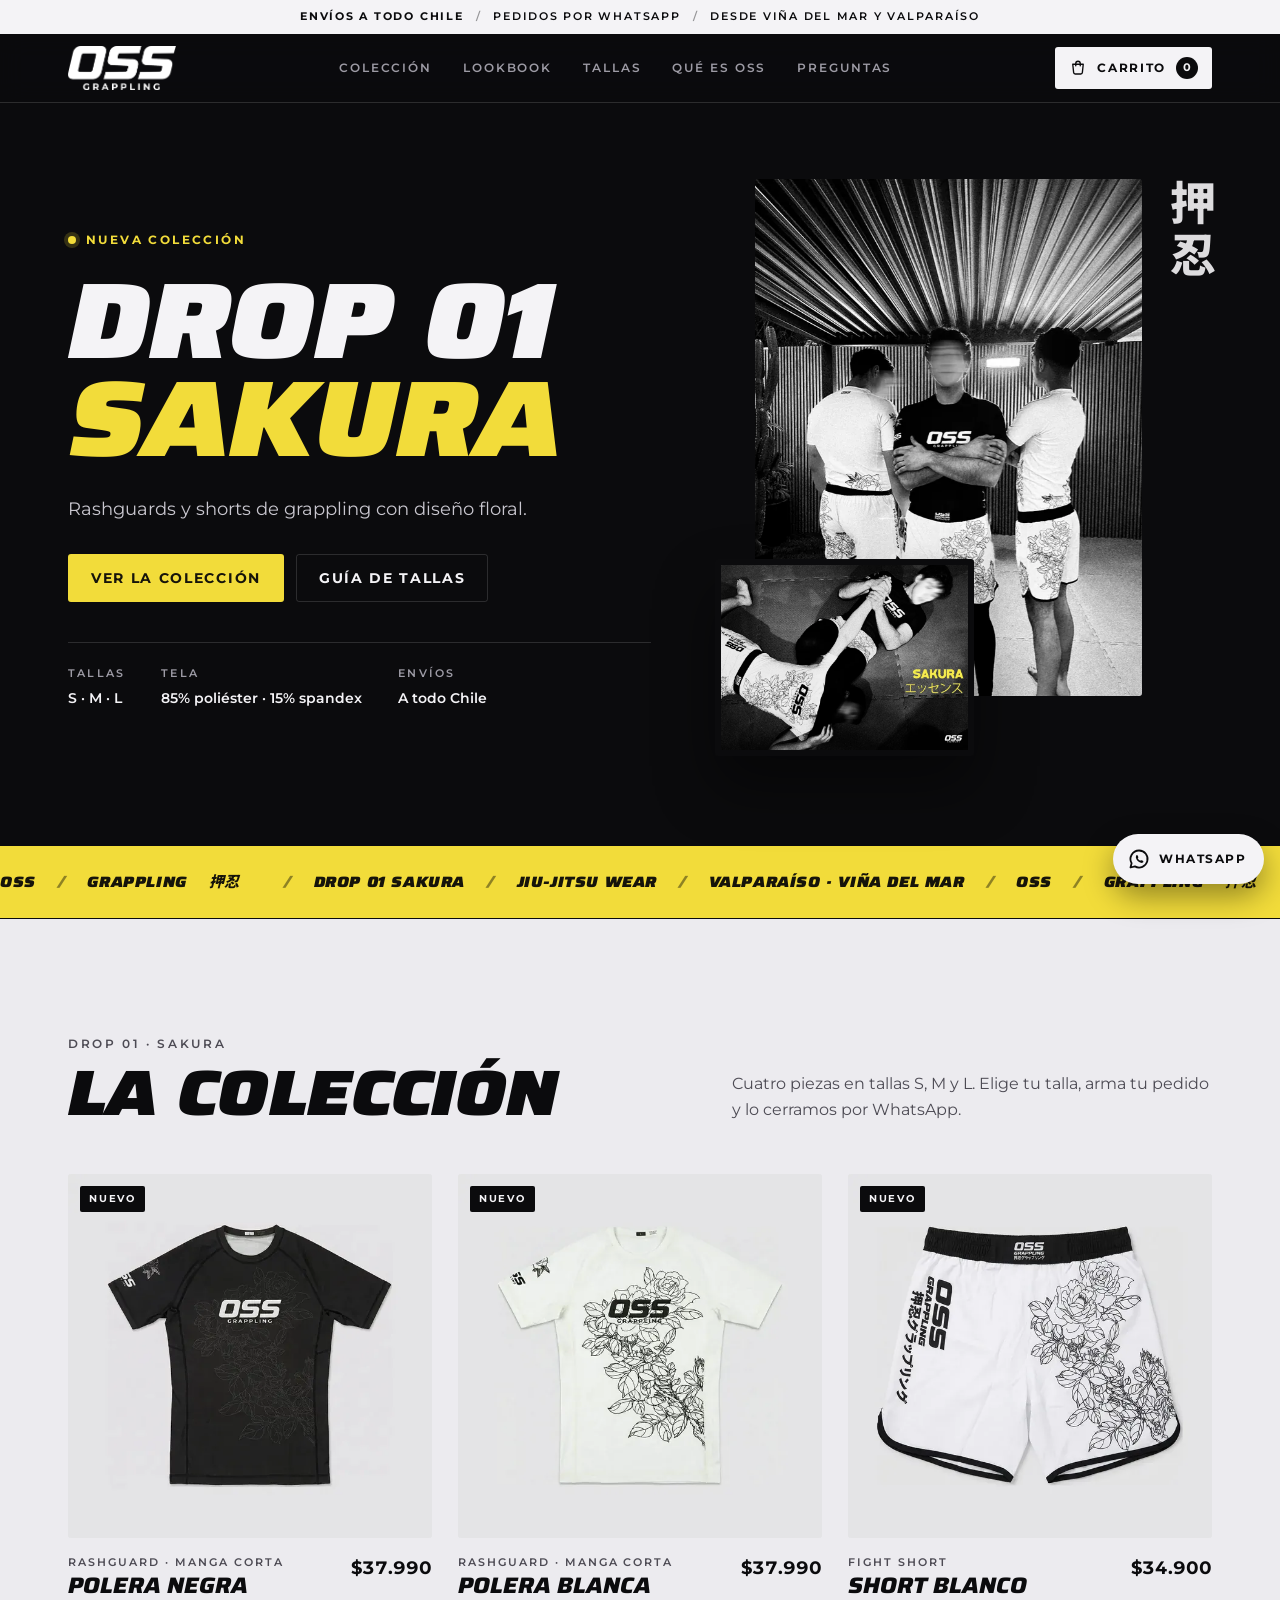
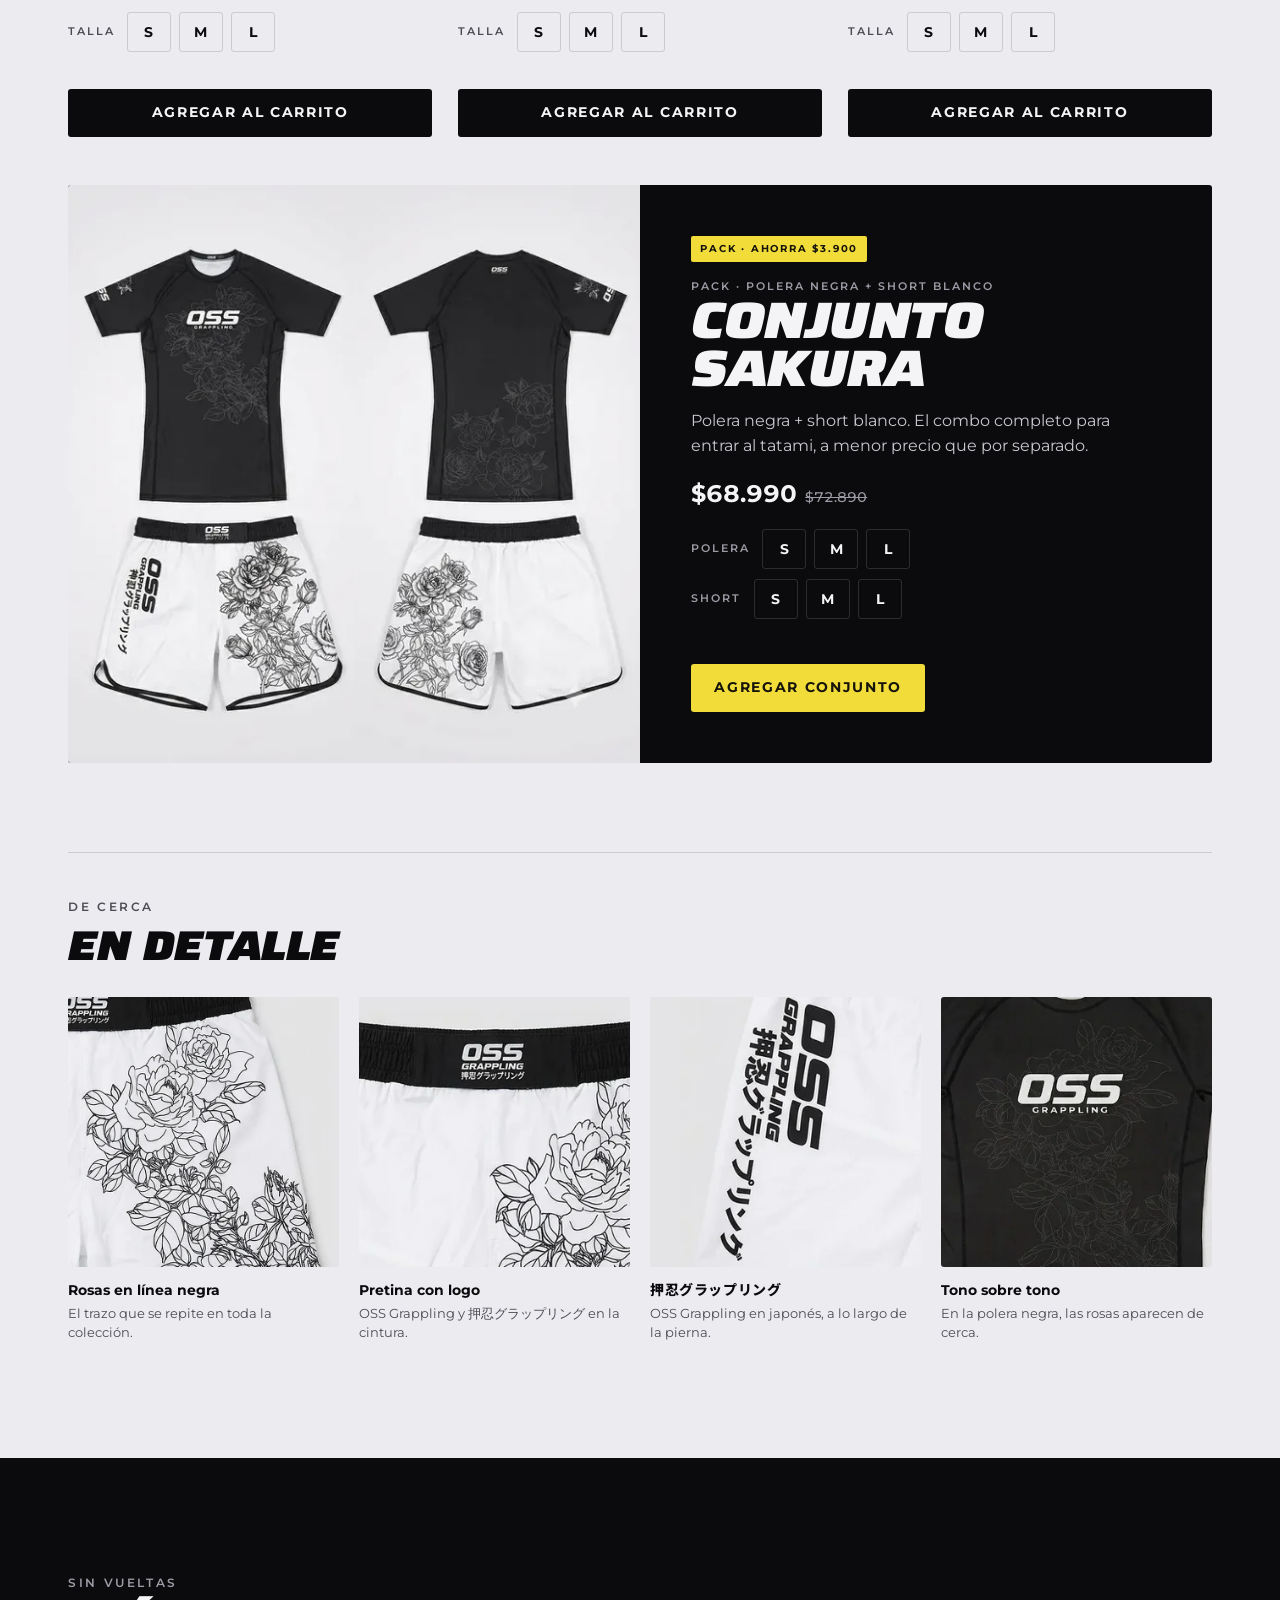
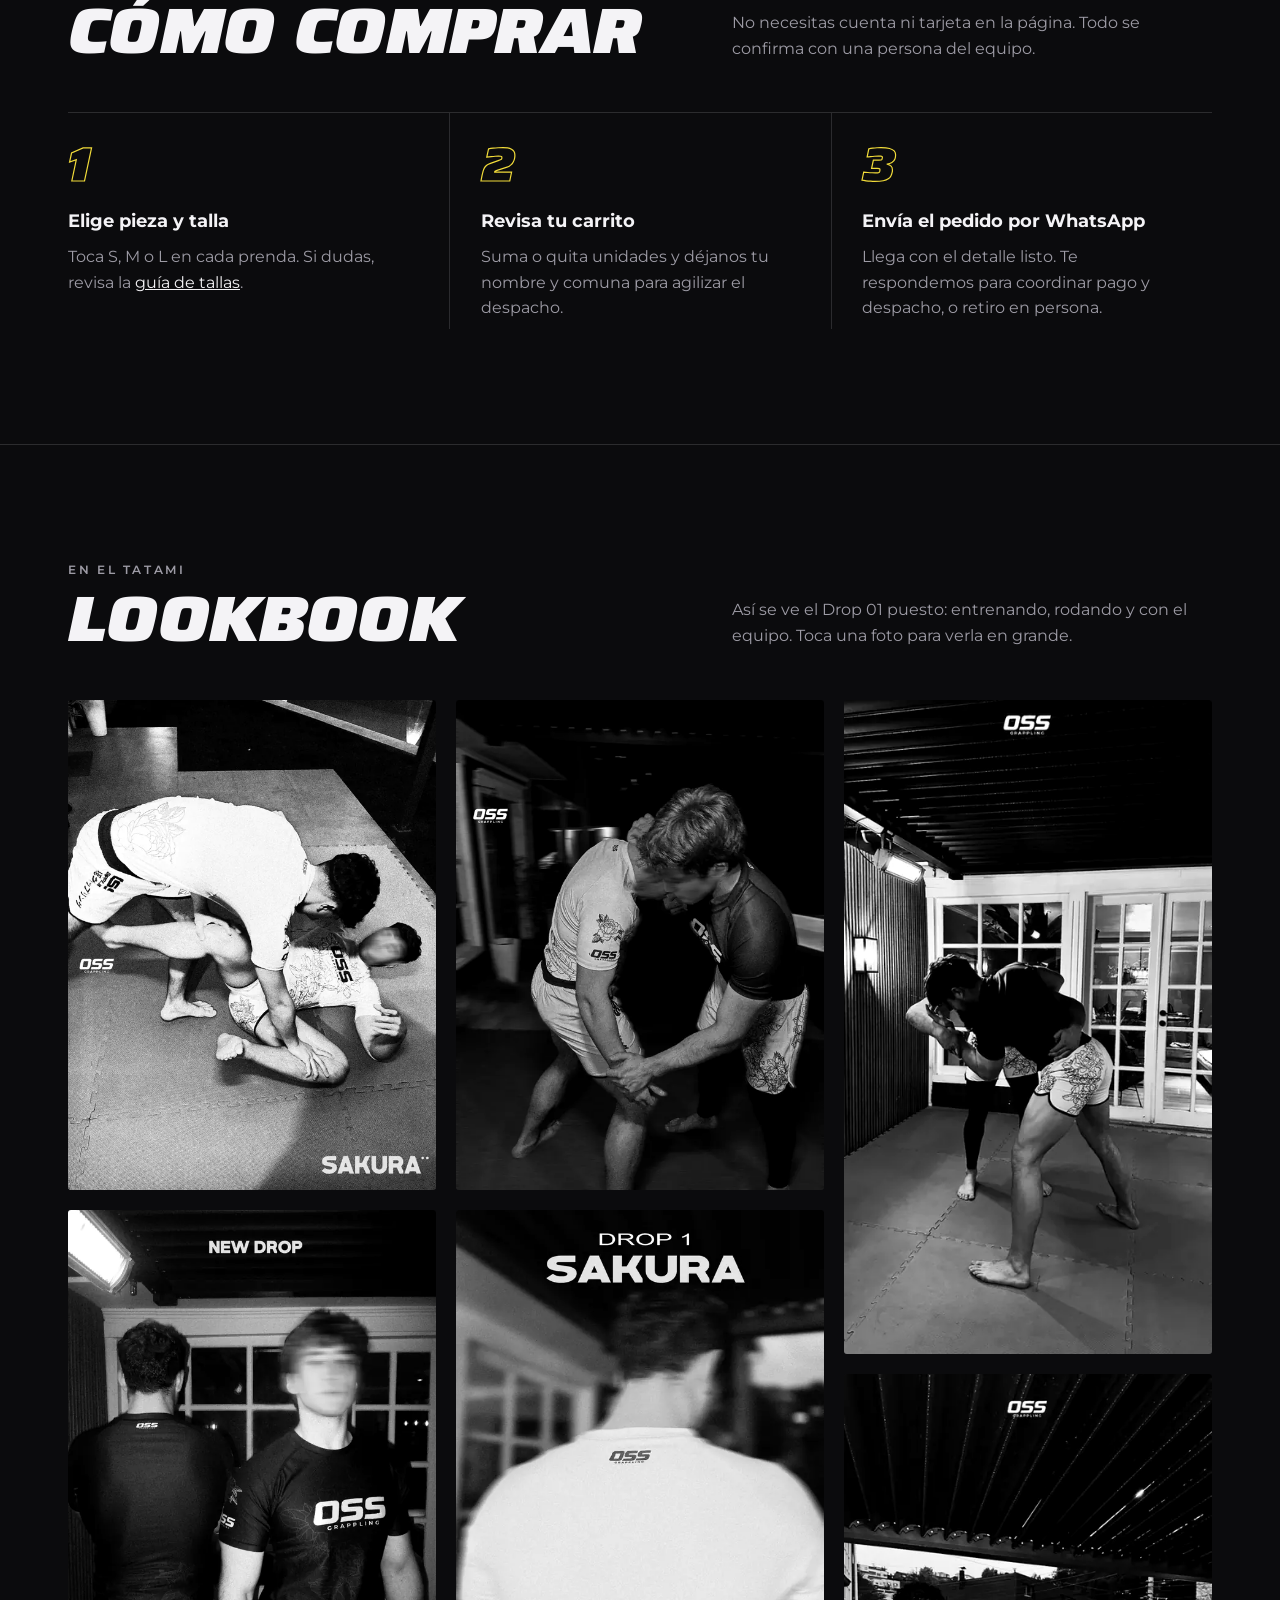
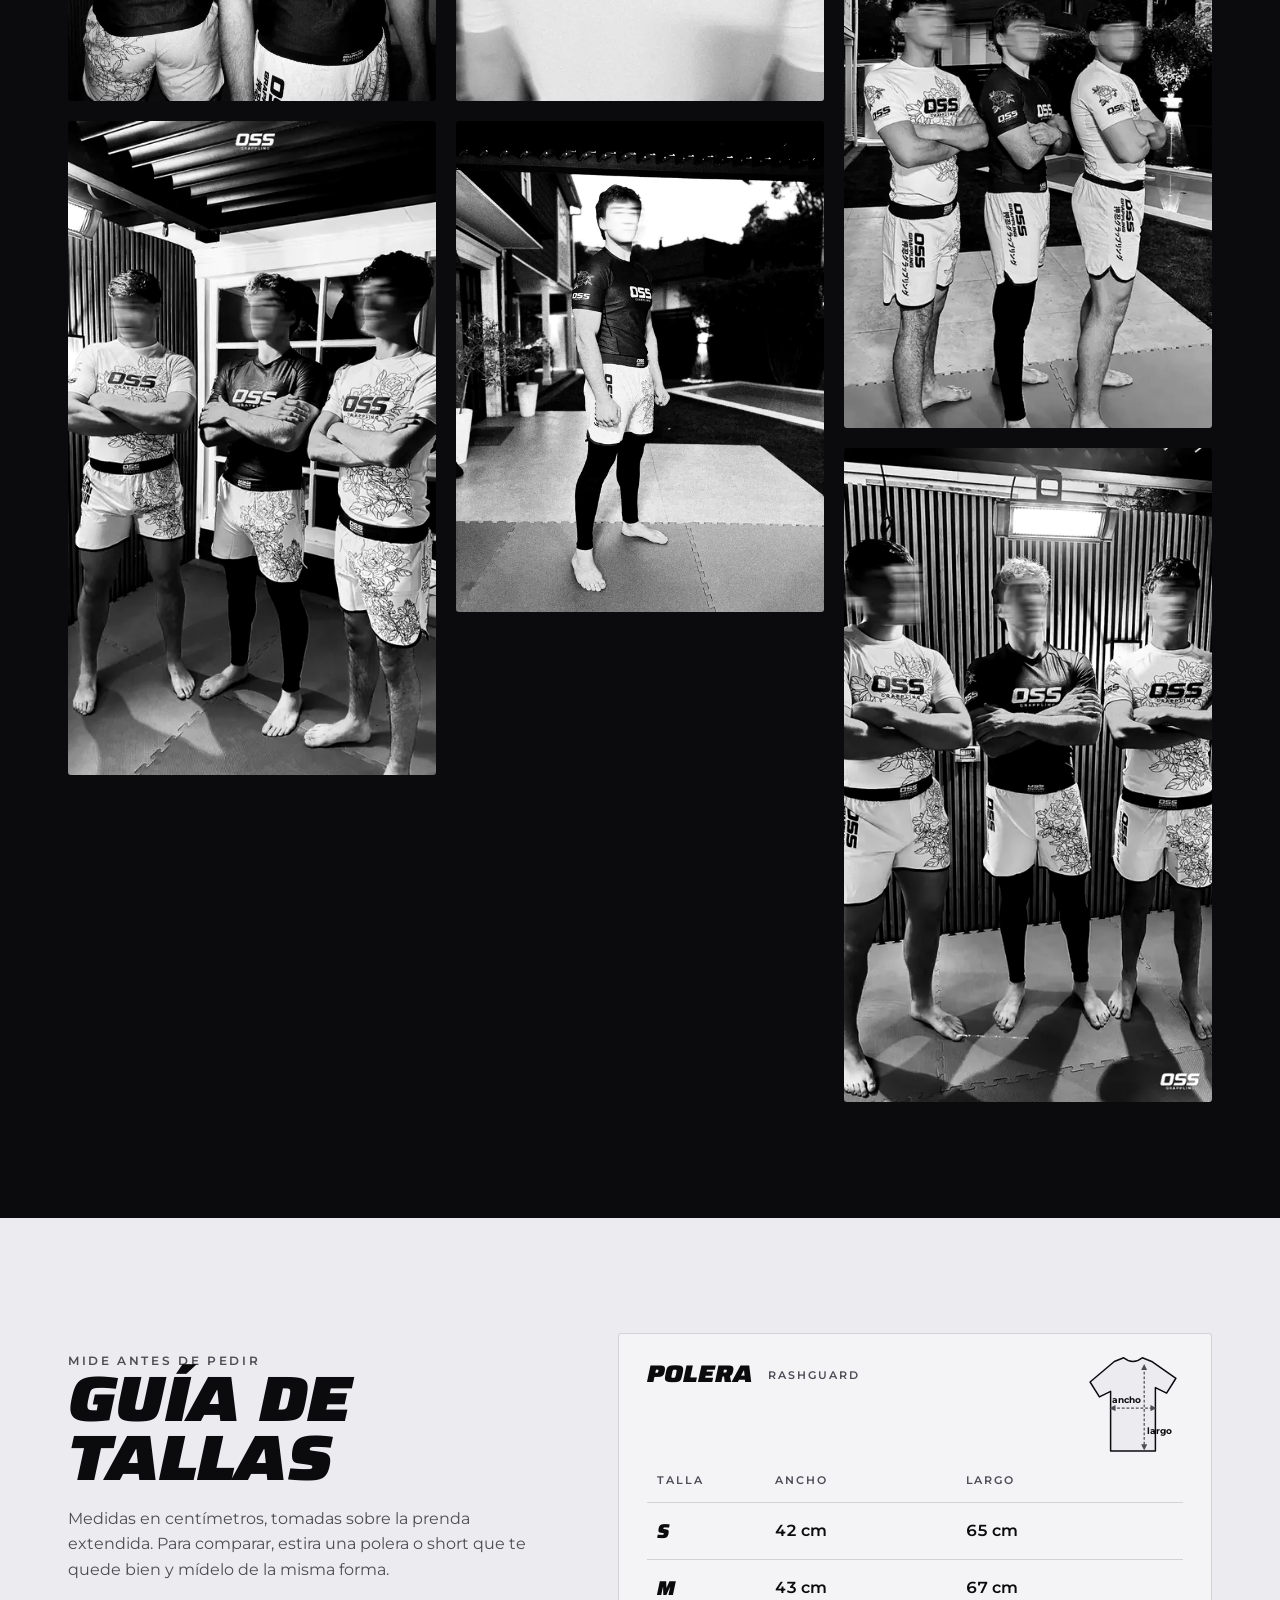
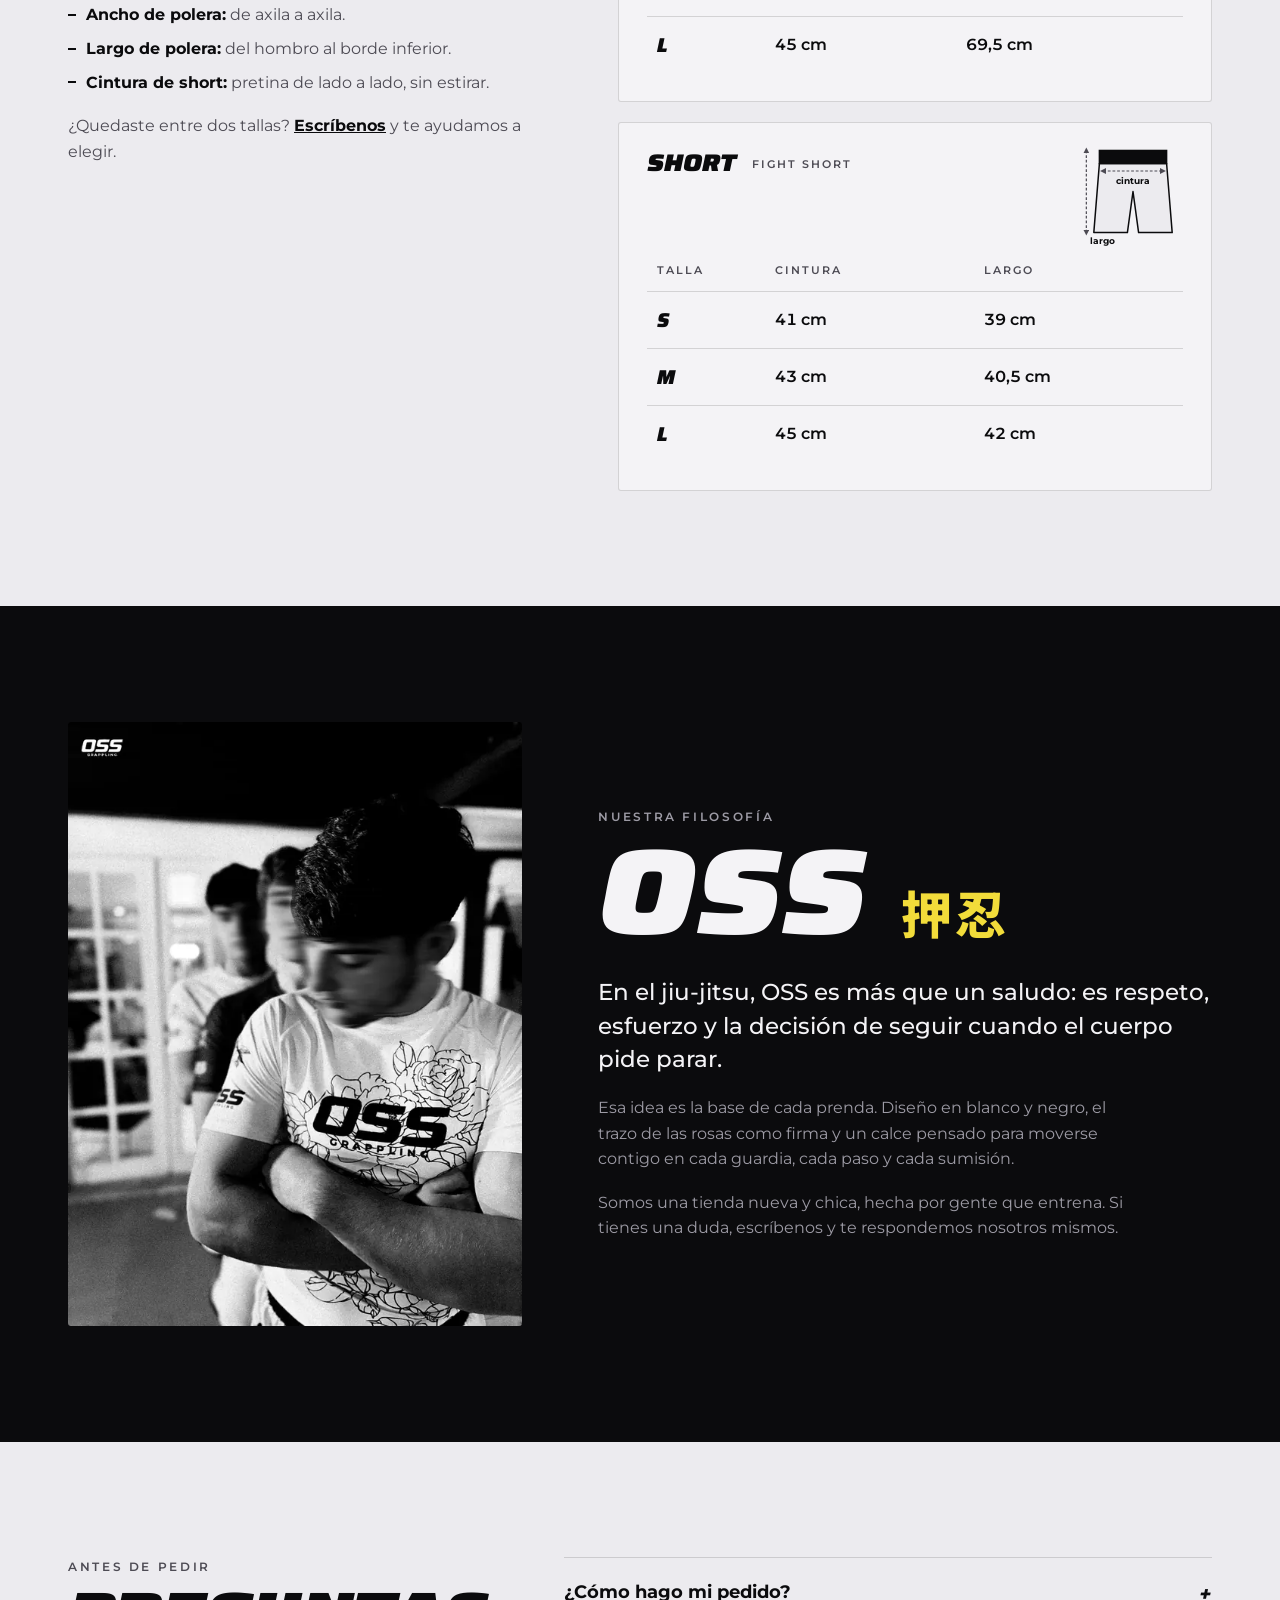
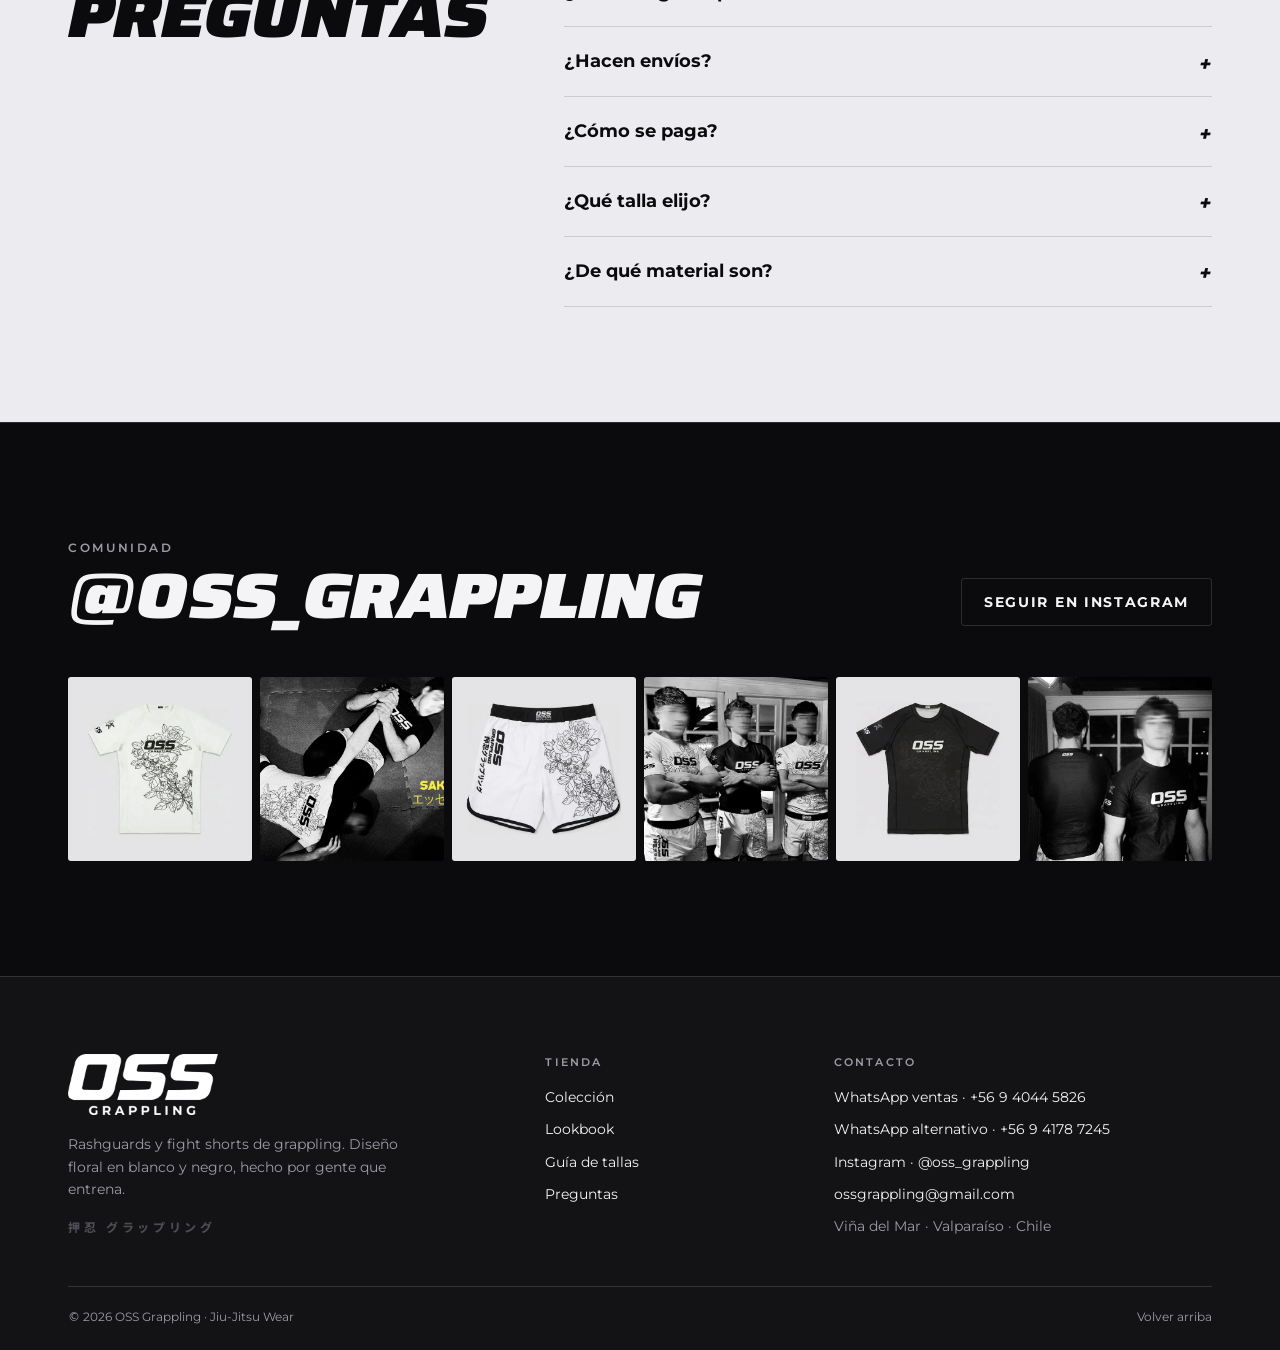
==== commit 9a1a8049: "Mejoras visuales: portada a pantalla completa en celular, fotos deslizables, detalles de las prendas" ====
--- a/index.html
+++ b/index.html
@@ -34,7 +34,7 @@
   "image": "https://renatopiloto.github.io/oss-grappling/assets/img/og-image.jpg",
   "email": "ossgrappling@gmail.com",
   "telephone": "+56940445826",
-  "address": { "@type": "PostalAddress", "addressLocality": "Santiago", "addressCountry": "CL" },
+  "address": { "@type": "PostalAddress", "addressLocality": "Viña del Mar", "addressRegion": "Valparaíso", "addressCountry": "CL" },
   "sameAs": ["https://www.instagram.com/oss_grappling/"]
 }
 </script>
@@ -43,7 +43,7 @@
 <a class="skip" href="#coleccion">Saltar a la colección</a>
 
 <div class="announce" role="note">
-  <p><strong>Drop 01 · Sakura</strong><span class="sep" aria-hidden="true">/</span>Envíos a todo Chile<span class="sep" aria-hidden="true">/</span>Pedidos por WhatsApp</p>
+  <p><strong>Envíos a todo Chile</strong><span class="sep" aria-hidden="true">/</span>Pedidos por WhatsApp<span class="a-extra"><span class="sep" aria-hidden="true">/</span>Desde Viña del Mar y Valparaíso</span></p>
 </div>
 
 <header class="site-header" id="top">
@@ -120,6 +120,39 @@
       <div class="grid-products" id="grid"></div>
       <div id="packSlot"></div>
 
+      <div class="details" aria-labelledby="detalles-title">
+        <div class="details-head">
+          <p class="kicker">De cerca</p>
+          <h3 class="display details-title" id="detalles-title">En detalle</h3>
+        </div>
+        <ul class="detail-grid">
+          <li>
+            <figure>
+              <img src="assets/img/detalle-rosas.webp" width="640" height="640" alt="Rosas dibujadas en línea negra sobre el short blanco" loading="lazy">
+              <figcaption><strong>Rosas en línea negra</strong><span>El trazo que se repite en toda la colección.</span></figcaption>
+            </figure>
+          </li>
+          <li>
+            <figure>
+              <img src="assets/img/detalle-pretina.webp" width="640" height="640" alt="Pretina negra del short con el logo OSS Grappling" loading="lazy">
+              <figcaption><strong>Pretina con logo</strong><span>OSS Grappling y 押忍グラップリング en la cintura.</span></figcaption>
+            </figure>
+          </li>
+          <li>
+            <figure>
+              <img src="assets/img/detalle-kanji.webp" width="640" height="640" alt="Texto OSS Grappling en japonés a lo largo de la pierna del short" loading="lazy">
+              <figcaption><strong lang="ja">押忍グラップリング</strong><span>OSS Grappling en japonés, a lo largo de la pierna.</span></figcaption>
+            </figure>
+          </li>
+          <li>
+            <figure>
+              <img src="assets/img/detalle-tono.webp" width="640" height="640" alt="Rosas tono sobre tono en el pecho de la polera negra" loading="lazy">
+              <figcaption><strong>Tono sobre tono</strong><span>En la polera negra, las rosas aparecen de cerca.</span></figcaption>
+            </figure>
+          </li>
+        </ul>
+      </div>
+
       <noscript><p class="noscript">Para armar tu pedido activa JavaScript o escríbenos directo por WhatsApp al +56 9 4044 5826.</p></noscript>
     </div>
   </section>
@@ -194,7 +227,14 @@
       </div>
       <div class="tables">
         <div class="table-card">
-          <h3>Polera <span>rashguard</span></h3>
+          <div class="table-card-head"><h3>Polera <span>rashguard</span></h3><svg class="diagram" viewBox="0 0 120 110" width="120" height="110" aria-hidden="true">
+              <defs><marker id="ah" viewBox="0 0 8 8" refX="4" refY="4" markerWidth="5" markerHeight="5" orient="auto-start-reverse"><path class="d-head" d="M0 0 8 4 0 8Z"/></marker></defs>
+              <path d="M40 8 50 4q10 8 20 0l10 4 26 18-10 16-12-6v68H36V40l-12 6-10-16Z" class="d-shape"/>
+              <path d="M38 58h44" class="d-line" marker-start="url(#ah)" marker-end="url(#ah)"/>
+              <path d="M72 14v86" class="d-line" marker-start="url(#ah)" marker-end="url(#ah)"/>
+              <text x="38" y="53" class="d-label">ancho</text>
+              <text x="75" y="86" class="d-label">largo</text>
+            </svg></div>
           <div class="table-scroll">
             <table>
               <thead><tr><th scope="col">Talla</th><th scope="col">Ancho</th><th scope="col">Largo</th></tr></thead>
@@ -207,7 +247,15 @@
           </div>
         </div>
         <div class="table-card">
-          <h3>Short <span>fight short</span></h3>
+          <div class="table-card-head"><h3>Short <span>fight short</span></h3><svg class="diagram" viewBox="0 0 120 110" width="120" height="110" aria-hidden="true">
+              <defs><marker id="ah2" viewBox="0 0 8 8" refX="4" refY="4" markerWidth="5" markerHeight="5" orient="auto-start-reverse"><path class="d-head" d="M0 0 8 4 0 8Z"/></marker></defs>
+              <path d="M24 22h72l6 74H66l-6-44-6 44H18Z" class="d-shape"/>
+              <rect x="24" y="8" width="72" height="14" class="d-band"/>
+              <path d="M28 30h64" class="d-line" marker-start="url(#ah2)" marker-end="url(#ah2)"/>
+              <path d="M10 8v88" class="d-line" marker-start="url(#ah2)" marker-end="url(#ah2)"/>
+              <text x="42" y="44" class="d-label">cintura</text>
+              <text x="14" y="108" class="d-label">largo</text>
+            </svg></div>
           <div class="table-scroll">
             <table>
               <thead><tr><th scope="col">Talla</th><th scope="col">Cintura</th><th scope="col">Largo</th></tr></thead>
@@ -253,7 +301,7 @@
         </details>
         <details>
           <summary>¿Hacen envíos?</summary>
-          <p>Sí, a todo Chile. Coordinamos el despacho a tu comuna o, si prefieres, el retiro en persona en Santiago.</p>
+          <p>Sí, a todo Chile. Coordinamos el despacho a tu comuna o, si prefieres, el retiro en persona en Viña del Mar o Valparaíso.</p>
         </details>
         <details>
           <summary>¿Cómo se paga?</summary>
@@ -282,12 +330,12 @@
         <a class="btn btn-ghost" href="https://www.instagram.com/oss_grappling/" target="_blank" rel="noopener">Seguir en Instagram</a>
       </div>
       <div class="ig-strip">
-        <a href="https://www.instagram.com/oss_grappling/" target="_blank" rel="noopener"><img src="assets/img/polera-blanca-frente-600.webp" width="600" height="600" alt="Polera blanca OSS" loading="lazy"></a>
-        <a href="https://www.instagram.com/oss_grappling/" target="_blank" rel="noopener"><img src="assets/img/lookbook-armbar-800.webp" width="800" height="600" alt="Palanca de brazo" loading="lazy"></a>
-        <a href="https://www.instagram.com/oss_grappling/" target="_blank" rel="noopener"><img src="assets/img/short-frente-600.webp" width="600" height="600" alt="Short blanco OSS" loading="lazy"></a>
-        <a href="https://www.instagram.com/oss_grappling/" target="_blank" rel="noopener"><img src="assets/img/lookbook-equipo-2-800.webp" width="450" height="800" alt="Equipo OSS" loading="lazy"></a>
-        <a href="https://www.instagram.com/oss_grappling/" target="_blank" rel="noopener"><img src="assets/img/polera-negra-frente-600.webp" width="600" height="600" alt="Polera negra OSS" loading="lazy"></a>
-        <a href="https://www.instagram.com/oss_grappling/" target="_blank" rel="noopener"><img src="assets/img/lookbook-newdrop-800.webp" width="600" height="800" alt="New drop OSS" loading="lazy"></a>
+        <a href="https://www.instagram.com/oss_grappling/p/DbKCdJyDoJl/" target="_blank" rel="noopener"><img src="assets/img/polera-blanca-frente-600.webp" width="600" height="600" alt="Polera blanca OSS" loading="lazy"></a>
+        <a href="https://www.instagram.com/oss_grappling/p/DbKCwD6Of9c/" target="_blank" rel="noopener"><img src="assets/img/lookbook-armbar-800.webp" width="800" height="600" alt="Palanca de brazo" loading="lazy"></a>
+        <a href="https://www.instagram.com/oss_grappling/p/DbKCmiNDlMe/" target="_blank" rel="noopener"><img src="assets/img/short-frente-600.webp" width="600" height="600" alt="Short blanco OSS" loading="lazy"></a>
+        <a href="https://www.instagram.com/oss_grappling/reel/DcUenN4uK-0/" target="_blank" rel="noopener"><img src="assets/img/lookbook-equipo-2-800.webp" width="450" height="800" alt="Equipo OSS" loading="lazy"></a>
+        <a href="https://www.instagram.com/oss_grappling/p/DbKBpcZjoQi/" target="_blank" rel="noopener"><img src="assets/img/polera-negra-frente-600.webp" width="600" height="600" alt="Polera negra OSS" loading="lazy"></a>
+        <a href="https://www.instagram.com/oss_grappling/p/DbEw-IwOugx/" target="_blank" rel="noopener"><img src="assets/img/lookbook-newdrop-800.webp" width="600" height="800" alt="New drop OSS" loading="lazy"></a>
       </div>
     </div>
   </section>
@@ -316,7 +364,7 @@
         <li><a href="https://wa.me/56941787245" target="_blank" rel="noopener">WhatsApp alternativo · +56 9 4178 7245</a></li>
         <li><a href="https://www.instagram.com/oss_grappling/" target="_blank" rel="noopener">Instagram · @oss_grappling</a></li>
         <li><a href="mailto:ossgrappling@gmail.com">ossgrappling@gmail.com</a></li>
-        <li class="muted">Santiago · Chile</li>
+        <li class="muted">Viña del Mar · Valparaíso · Chile</li>
       </ul>
     </div>
   </div>
--- a/assets/css/styles.css
+++ b/assets/css/styles.css
@@ -40,7 +40,7 @@
   --t-lg: 1.125rem;
   --t-h3: clamp(1.15rem, 1rem + 0.6vw, 1.4rem);
   --t-h2: clamp(2.1rem, 1.3rem + 3.6vw, 4rem);
-  --t-h1: clamp(2.7rem, 1.4rem + 5.4vw, 6rem);
+  --t-h1: clamp(3rem, 1.6rem + 6.4vw, 7.2rem);
 
   /* Layout */
   --maxw: 1240px;
@@ -238,8 +238,11 @@
   aspect-ratio: 1 / 1; overflow: hidden; background: var(--plate); border-radius: var(--r);
 }
 .card-media img { position: absolute; inset: 0; width: 100%; height: 100%; object-fit: cover; transition: opacity .45s ease, transform .6s ease; }
-.card-media .alt { opacity: 0; }
-.card-media:hover .alt, .card-media:focus-visible .alt { opacity: 1; }
+.slides { position: absolute; inset: 0; }
+.slide { position: absolute; inset: 0; display: block; width: 100%; height: 100%; padding: 0; border: 0; background: none; cursor: zoom-in; }
+.slide + .slide { opacity: 0; transition: opacity .45s ease; }
+.card-media.swipe:hover .slide + .slide { opacity: 1; }
+.dots { display: none; }
 .card-media:hover img { transform: scale(1.025); }
 .badge {
   position: absolute; left: 12px; top: 12px; z-index: 2;
@@ -253,7 +256,7 @@
   font-size: 10px; font-weight: 700; letter-spacing: 0.16em; text-transform: uppercase;
   opacity: 0; transform: translateY(4px); transition: opacity .25s, transform .25s;
 }
-.card-media:hover .view-hint, .card-media:focus-visible .view-hint { opacity: 1; transform: none; }
+.card-media:hover .view-hint, .card-media:focus-within .view-hint { opacity: 1; transform: none; }
 .card-body { display: flex; flex-direction: column; gap: 14px; padding-top: 16px; flex: 1; }
 .card-top { display: flex; justify-content: space-between; align-items: flex-start; gap: 12px; }
 .card-cat { margin: 0 0 2px; font-size: 11px; font-weight: 600; letter-spacing: 0.18em; text-transform: uppercase; color: var(--graphite); }
@@ -511,6 +514,7 @@
 
 /* ---------- Responsive */
 @media (max-width: 980px) {
+  .detail-grid { grid-template-columns: repeat(2, minmax(0, 1fr)); }
   .grid-products { grid-template-columns: repeat(2, minmax(0, 1fr)); }
   .ig-strip { grid-template-columns: repeat(3, minmax(0, 1fr)); }
 }
@@ -528,7 +532,6 @@
   .brand img { width: 92px; }
   .hero-grid { grid-template-columns: 1fr; }
   .hero-media { max-width: 560px; }
-  .hero-title .l { display: inline; }
   .facts { grid-template-columns: repeat(3, minmax(0, 1fr)); gap: 12px 16px; }
   .step-list { grid-template-columns: 1fr; }
   .step-list li, .step-list li + li { padding: 24px 0; border-left: 0; }
@@ -546,6 +549,7 @@
   .cart-label { display: none; }
   .announce .sep { margin-inline: 6px; }
   .announce p { font-size: 10px; letter-spacing: .1em; }
+  .a-extra { display: none; }
   .grid-products { grid-template-columns: 1fr; gap: 36px; }
   .facts { grid-template-columns: 1fr 1fr; }
   .facts div:nth-child(2) { grid-column: 1 / -1; order: 3; }
@@ -558,6 +562,72 @@
   .lb-nav { top: auto; bottom: calc(20px + env(safe-area-inset-bottom, 0px)); transform: none; }
 }
 
+/* ---------- Fotos deslizables en pantallas táctiles */
+@media (hover: none) {
+  .slides { display: flex; overflow-x: auto; scroll-snap-type: x mandatory; scrollbar-width: none; overscroll-behavior-x: contain; }
+  .slides::-webkit-scrollbar { display: none; }
+  .slide { position: relative; flex: 0 0 100%; scroll-snap-align: start; }
+  .slide + .slide { opacity: 1; }
+  .card-media.swipe:hover .slide + .slide { opacity: 1; }
+  .card-media:hover img { transform: none; }
+  .dots { display: flex; gap: 6px; position: absolute; left: 50%; bottom: 14px; z-index: 2; transform: translateX(-50%); pointer-events: none; }
+  .dots i { width: 6px; height: 6px; border-radius: 3px; background: rgba(11, 11, 13, .28); transition: width .25s, background-color .25s; }
+  .dots i.on { width: 18px; background: var(--ink); }
+  .view-hint { display: none; }
+}
+
+/* ---------- Detalles */
+.details { margin-top: clamp(56px, 7vw, 96px); padding-top: clamp(28px, 4vw, 44px); border-top: 1px solid var(--line-light); }
+.details-head { margin-bottom: clamp(20px, 3vw, 32px); }
+.details-title { font-size: clamp(1.7rem, 1.1rem + 2.2vw, 2.6rem); }
+.detail-grid { list-style: none; margin: 0; padding: 0; display: grid; grid-template-columns: repeat(4, minmax(0, 1fr)); gap: clamp(12px, 1.6vw, 22px); }
+.detail-grid li { min-width: 0; }
+.detail-grid img { width: 100%; aspect-ratio: 1; object-fit: cover; border-radius: var(--r); background: var(--plate); transition: transform .6s ease; }
+.detail-grid figure { overflow: hidden; }
+.detail-grid figure:hover img { transform: scale(1.04); }
+.detail-grid figcaption { display: grid; gap: 2px; margin-top: 12px; }
+.detail-grid strong { font-size: var(--t-sm); font-weight: 700; }
+.detail-grid strong[lang="ja"] { font-family: var(--f-jp); font-weight: 800; letter-spacing: .04em; }
+.detail-grid span { font-size: 13px; line-height: 1.5; color: var(--graphite); }
+
+/* ---------- Dibujos de medidas */
+.table-card-head { display: flex; justify-content: space-between; align-items: flex-start; gap: 16px; }
+.diagram { flex: none; width: 112px; height: auto; margin: -8px -6px 4px 0; }
+.d-shape { fill: var(--paper); stroke: var(--ink); stroke-width: 1.6; stroke-linejoin: round; }
+.d-band { fill: var(--ink); stroke: var(--ink); stroke-width: 1.6; }
+.d-line { fill: none; stroke: var(--graphite); stroke-width: 1.3; stroke-dasharray: 3 2; }
+.d-head { fill: var(--graphite); }
+.d-label { font-family: var(--f-body); font-size: 9.5px; font-weight: 700; fill: var(--ink); }
+
+/* ---------- Botón agregado */
+.btn.done { background: var(--sakura); color: var(--sakura-ink); }
+
+/* ---------- Entrada de la portada (una sola vez al cargar) */
+@keyframes rise { from { opacity: 0; transform: translateY(38%); } }
+@keyframes fadeUp { from { opacity: 0; transform: translateY(14px); } }
+@keyframes settle { from { transform: scale(1.08); } }
+.hero-title .l { animation: rise .9s cubic-bezier(.2, .8, .2, 1) both; }
+.hero-title .l:nth-child(2) { animation-delay: .1s; }
+.eyebrow { animation: fadeUp .7s ease both; }
+.lede { animation: fadeUp .8s .22s ease both; }
+.hero-ctas { animation: fadeUp .8s .32s ease both; }
+.facts { animation: fadeUp .8s .42s ease both; }
+.hero-main img { animation: settle 1.8s cubic-bezier(.2, .8, .2, 1) both; }
+.hero-inset { animation: fadeUp 1s .45s ease both; }
+
+/* ---------- Portada en celular: foto a lo ancho con el título encima */
+@media (max-width: 860px) {
+  .hero { padding-block: 0 52px; }
+  .hero-grid { display: flex; flex-direction: column; align-items: stretch; gap: 0; }
+  .hero-media { order: -1; max-width: none; margin-inline: calc(var(--gutter) * -1); padding-bottom: 0; }
+  .hero-main { margin: 0; border-radius: 0; aspect-ratio: 4 / 5; max-height: 74svh; }
+  .hero-main::after { content: ""; position: absolute; inset: 0; background: linear-gradient(180deg, rgba(11, 11, 13, 0) 42%, rgba(11, 11, 13, .82) 82%, var(--ink) 100%); }
+  .hero-inset, .hero-kanji { display: none; }
+  .hero-copy { position: relative; z-index: 2; margin-top: -30vw; }
+  .hero-title .l { display: inline-block; }
+  .lede { margin-top: 16px; }
+}
+
 @media (prefers-reduced-motion: reduce) {
   html { scroll-behavior: auto; }
   *, *::before, *::after { animation-duration: .001ms !important; animation-iteration-count: 1 !important; transition-duration: .001ms !important; }
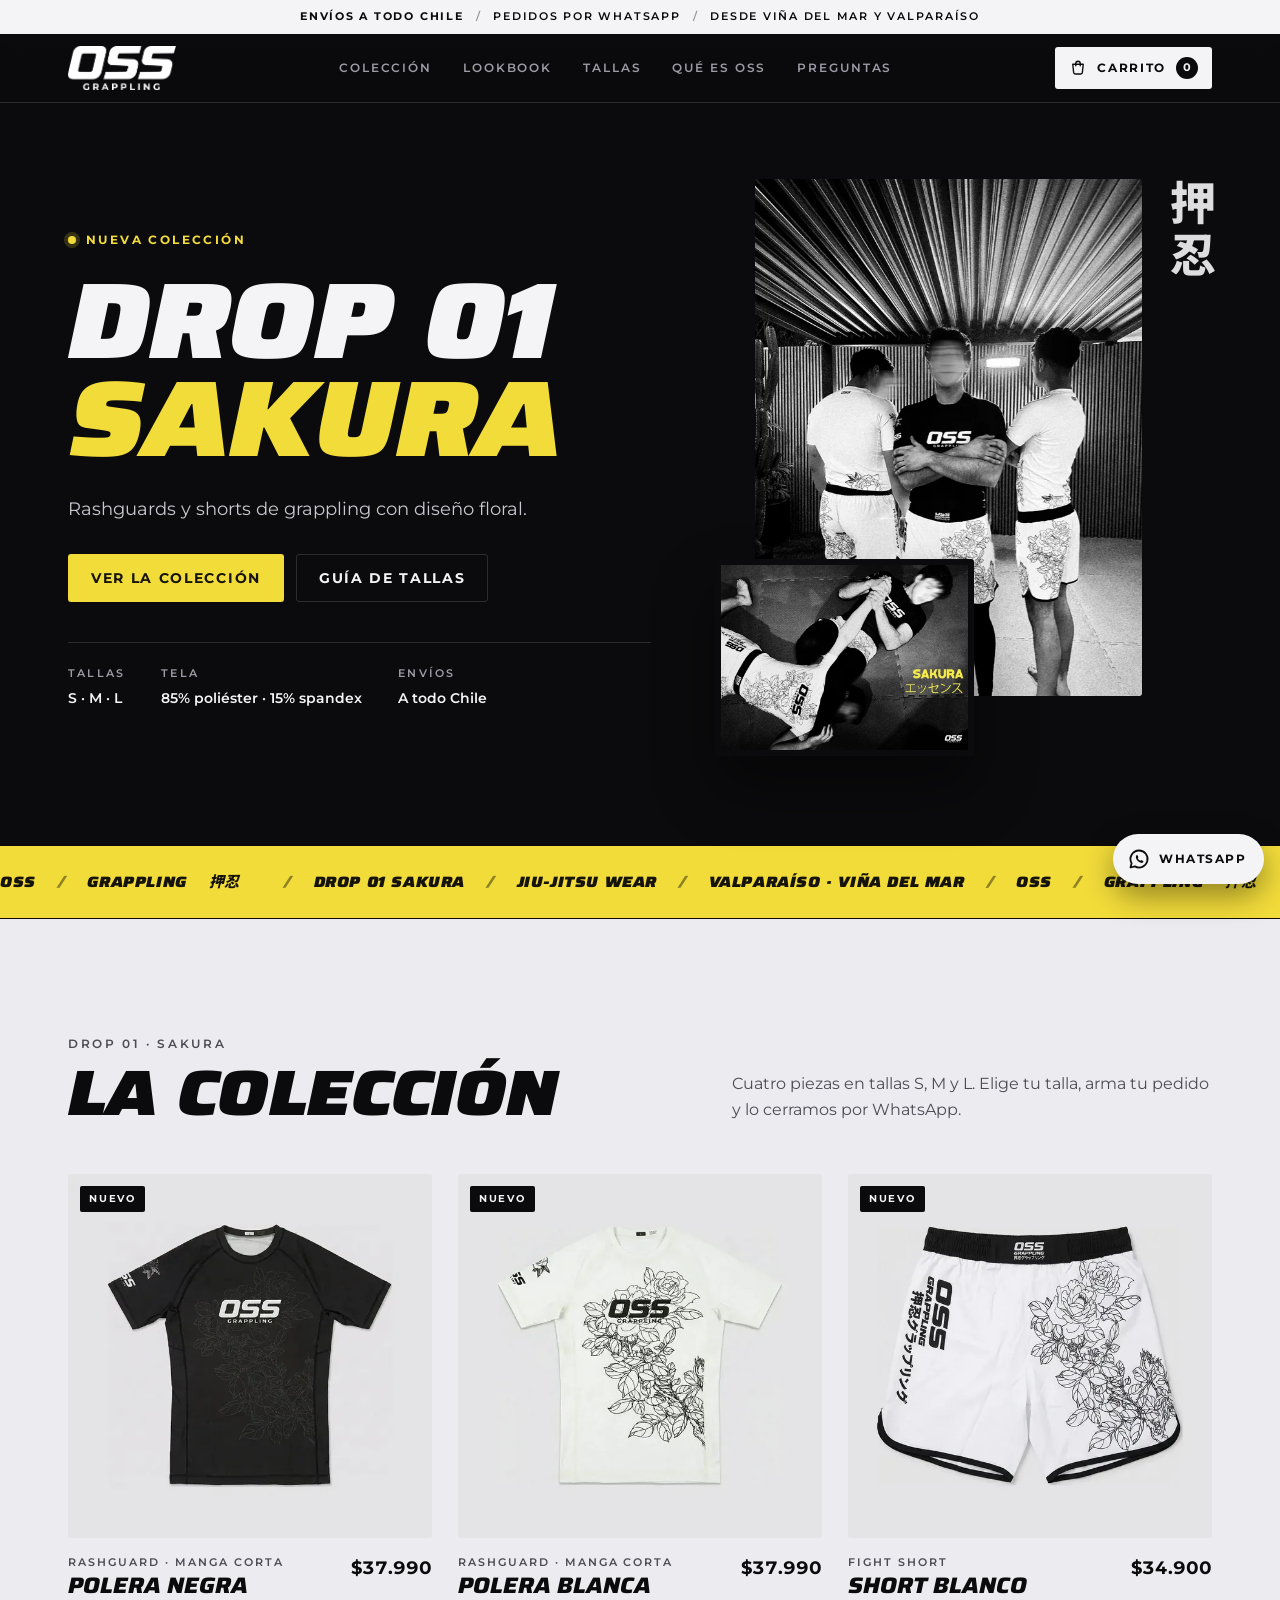
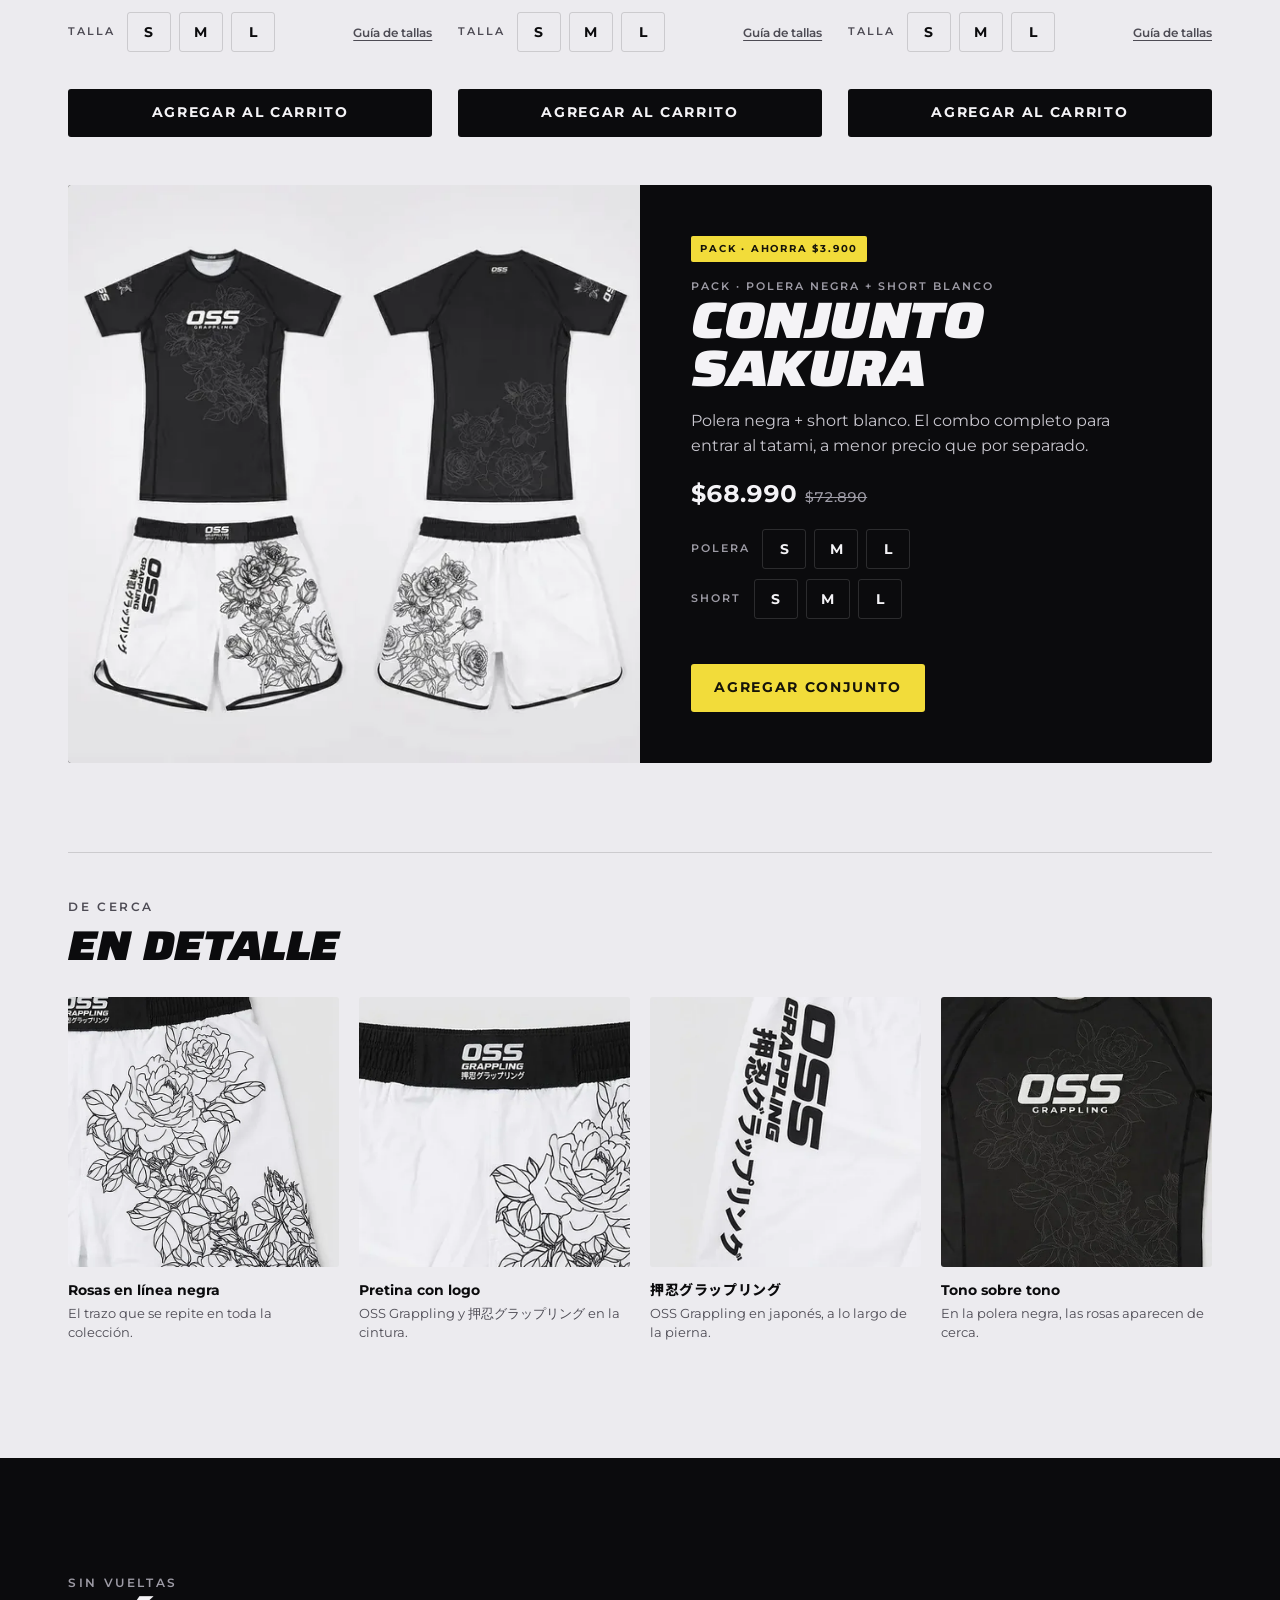
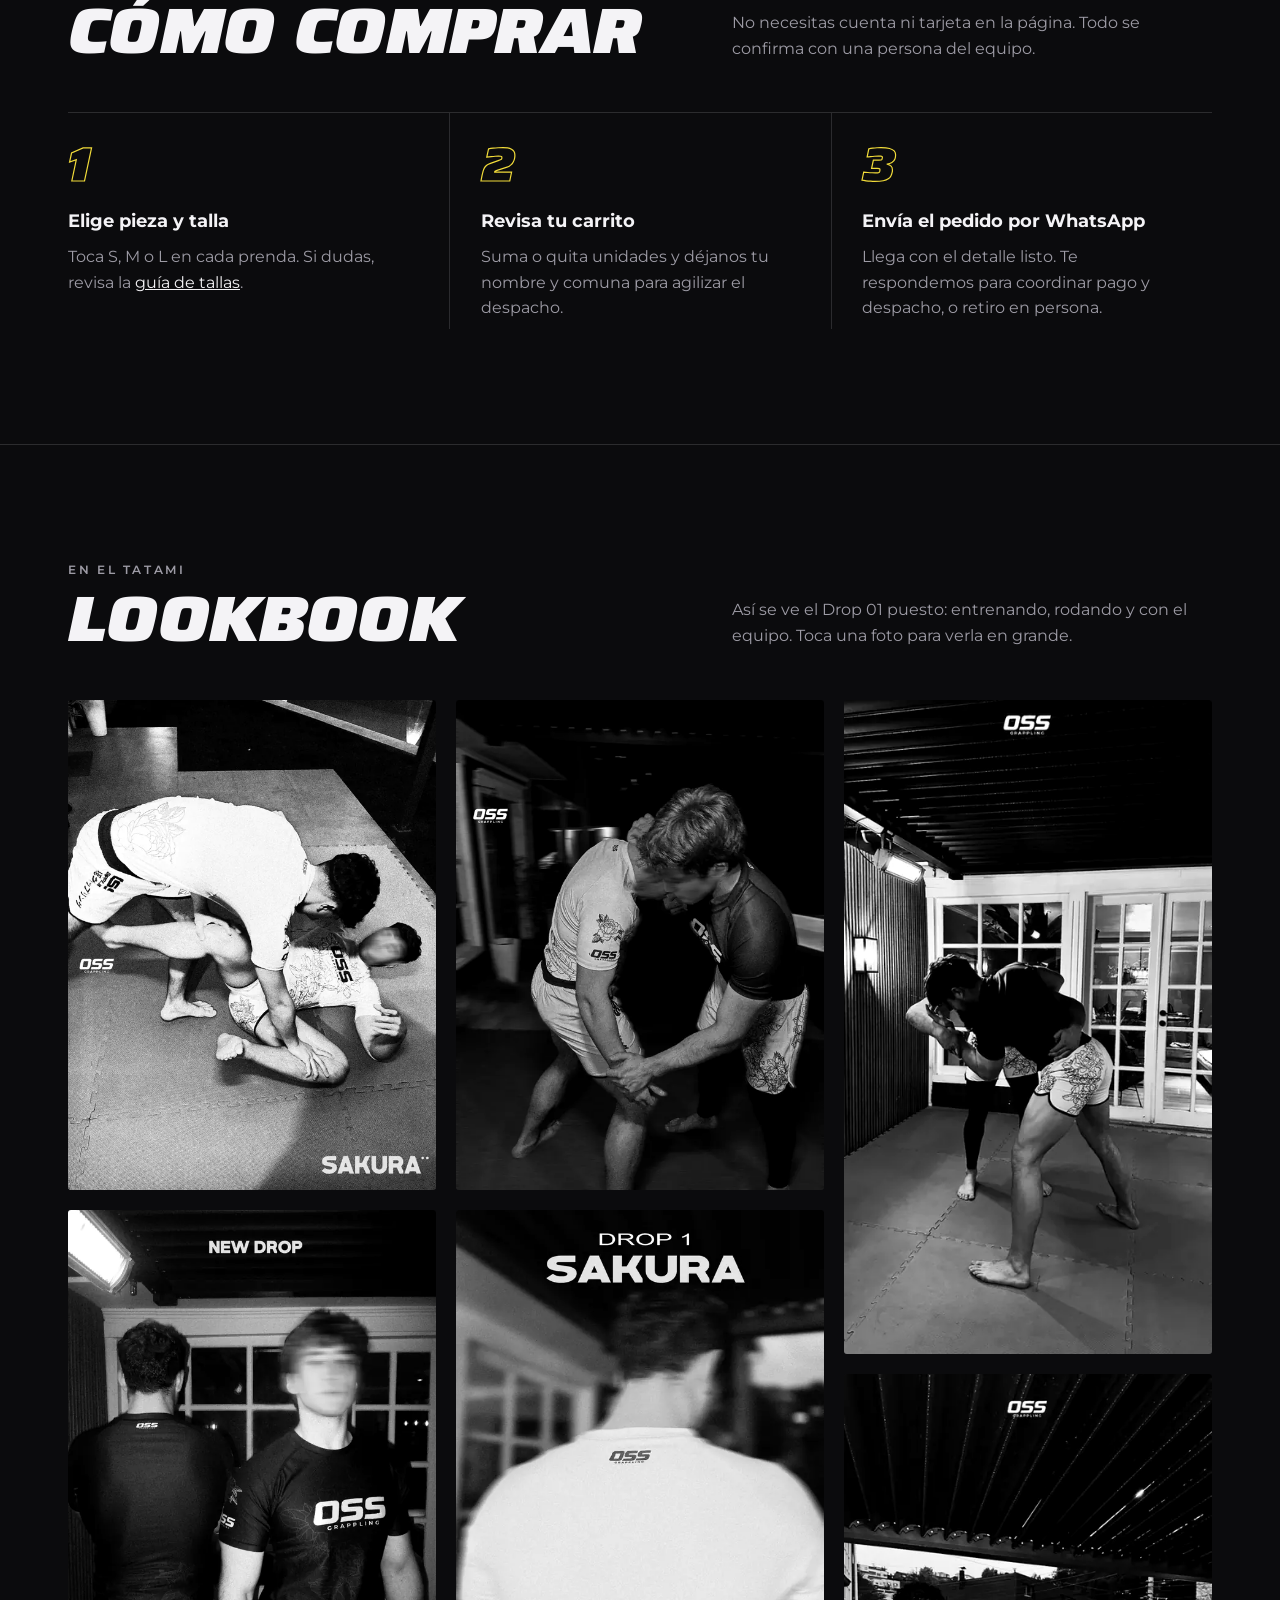
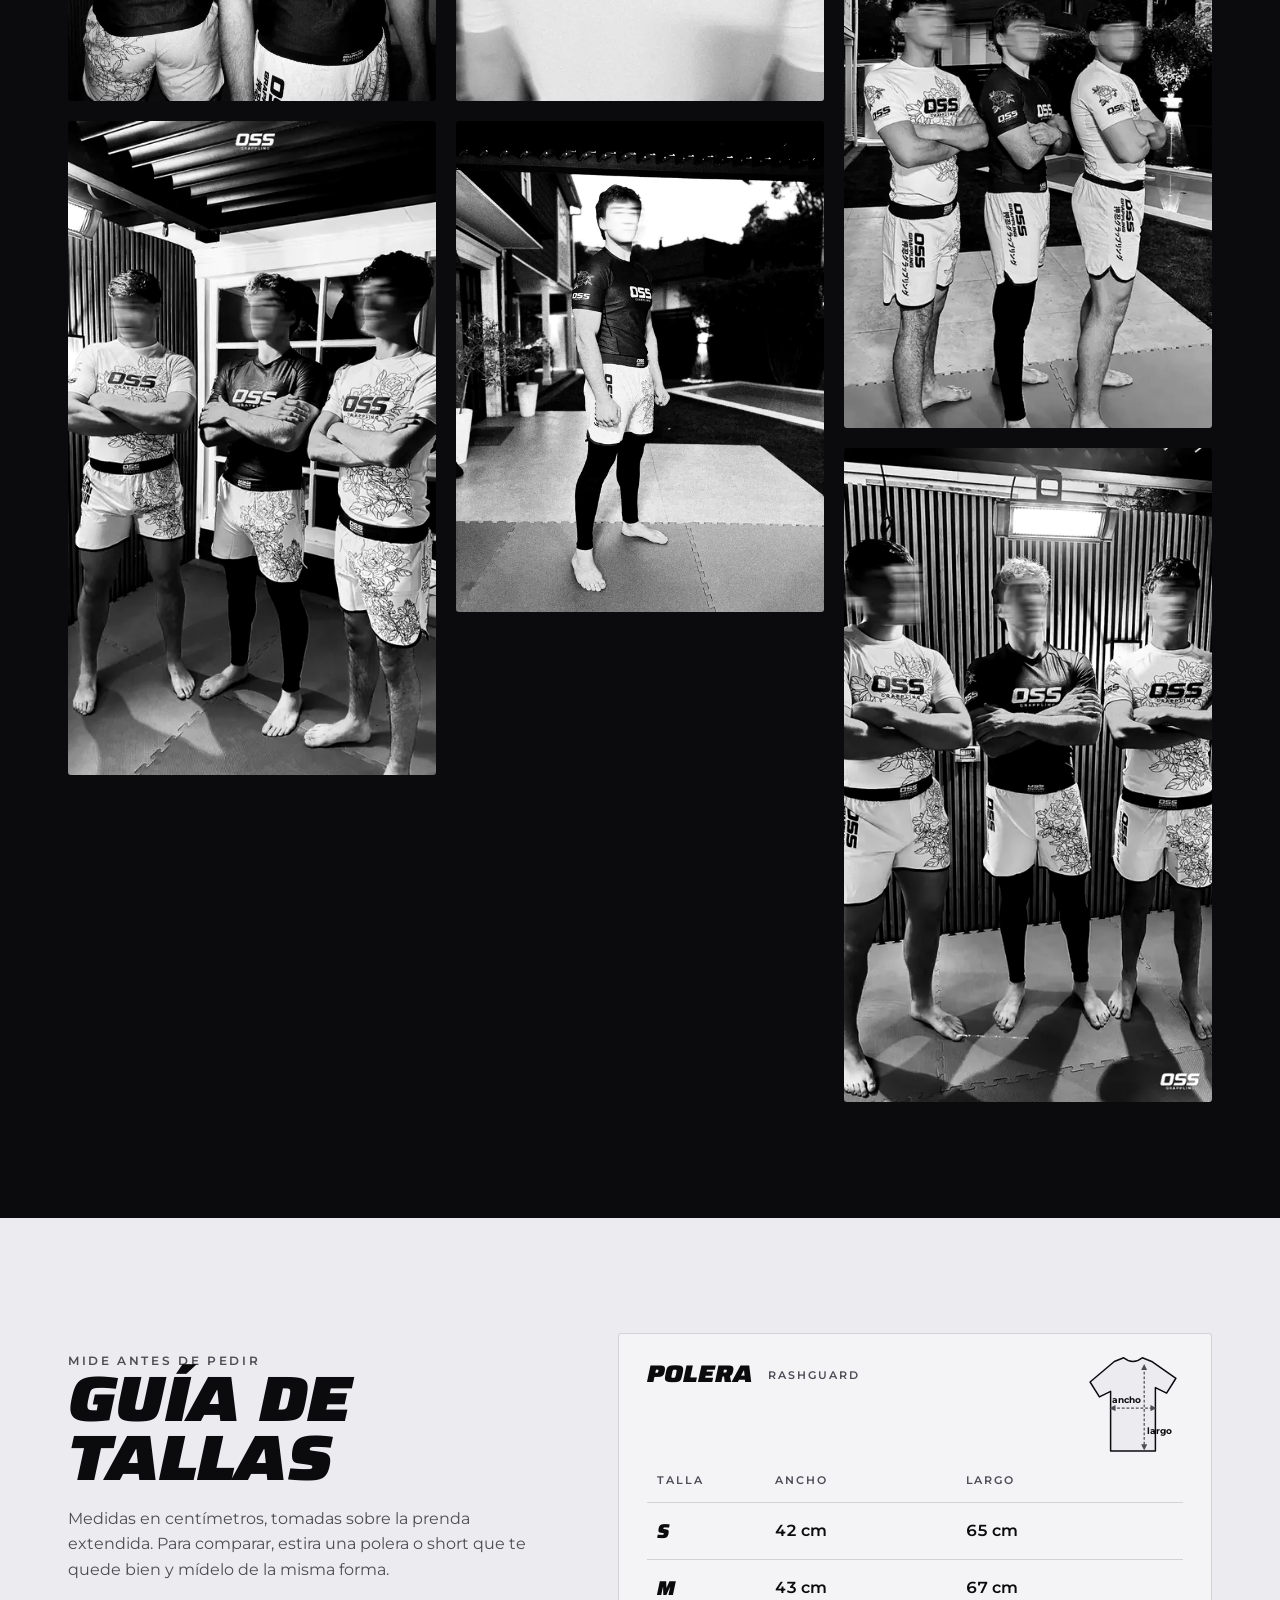
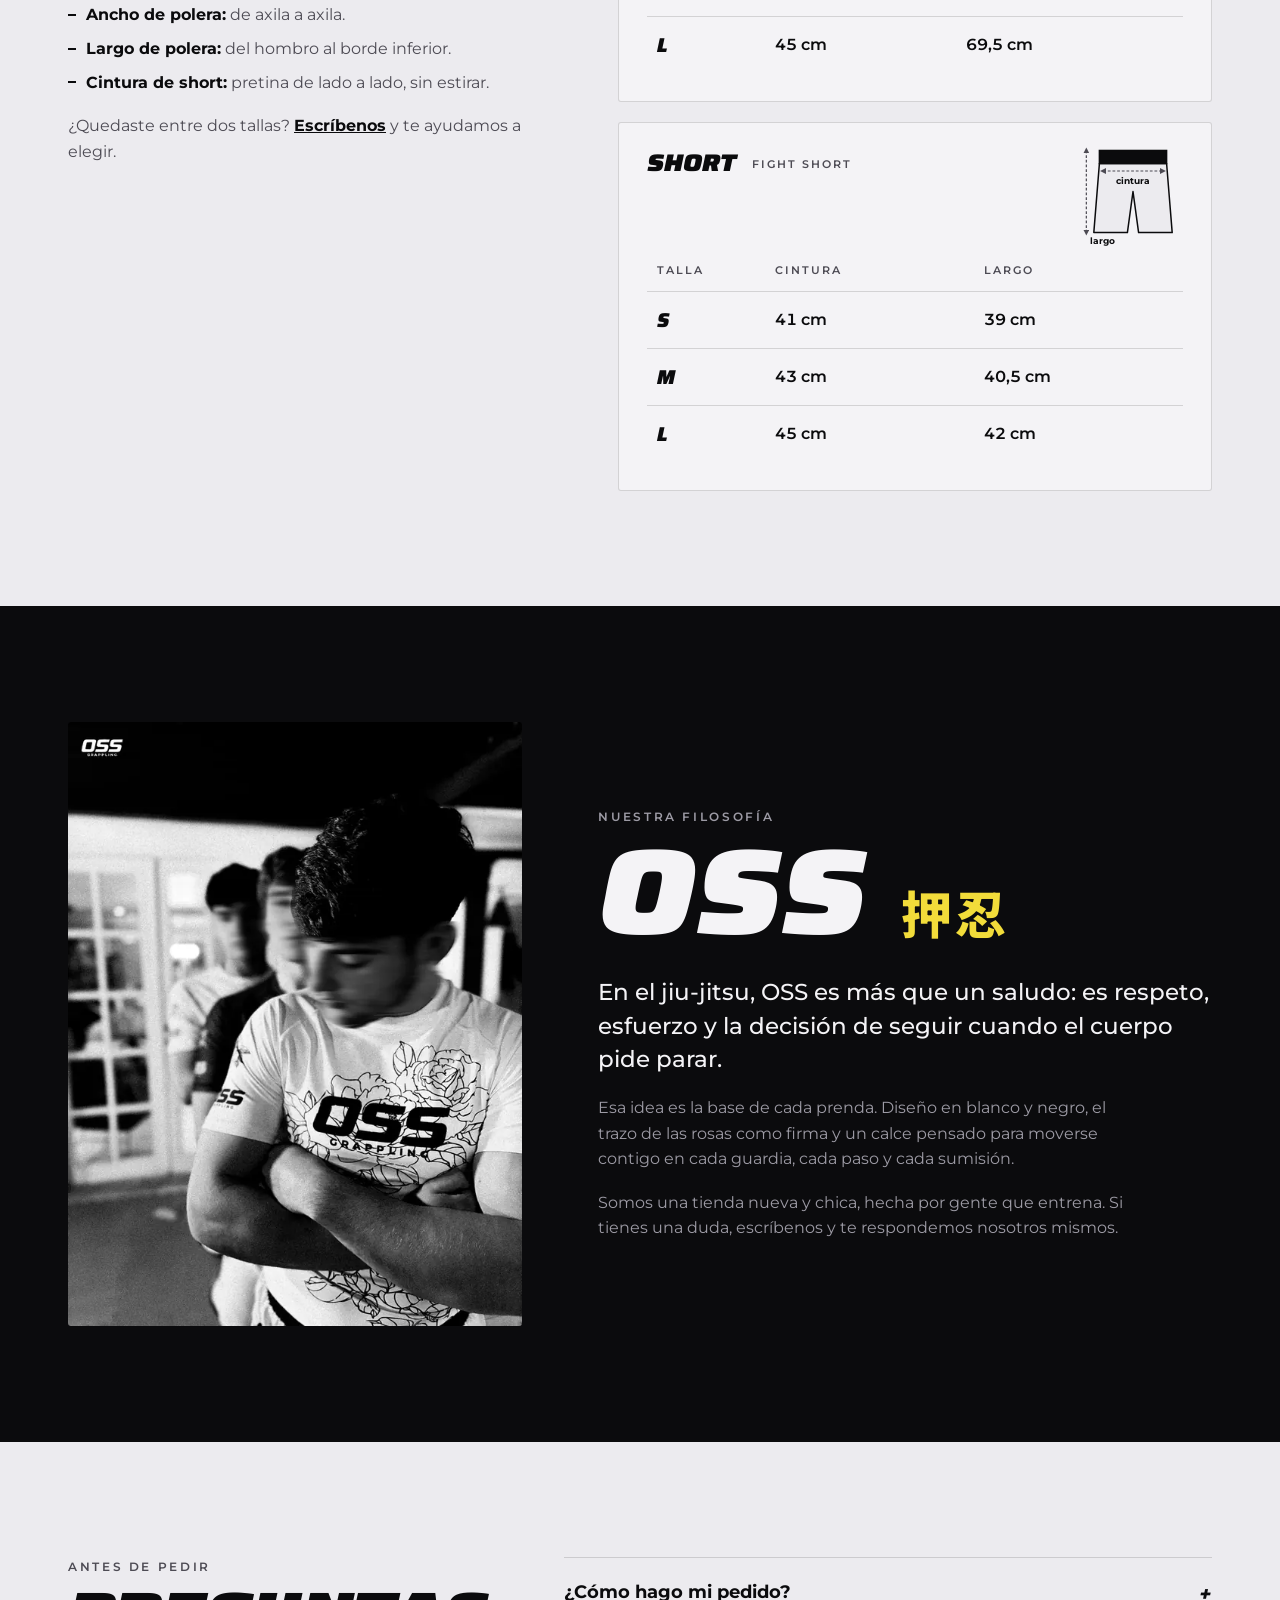
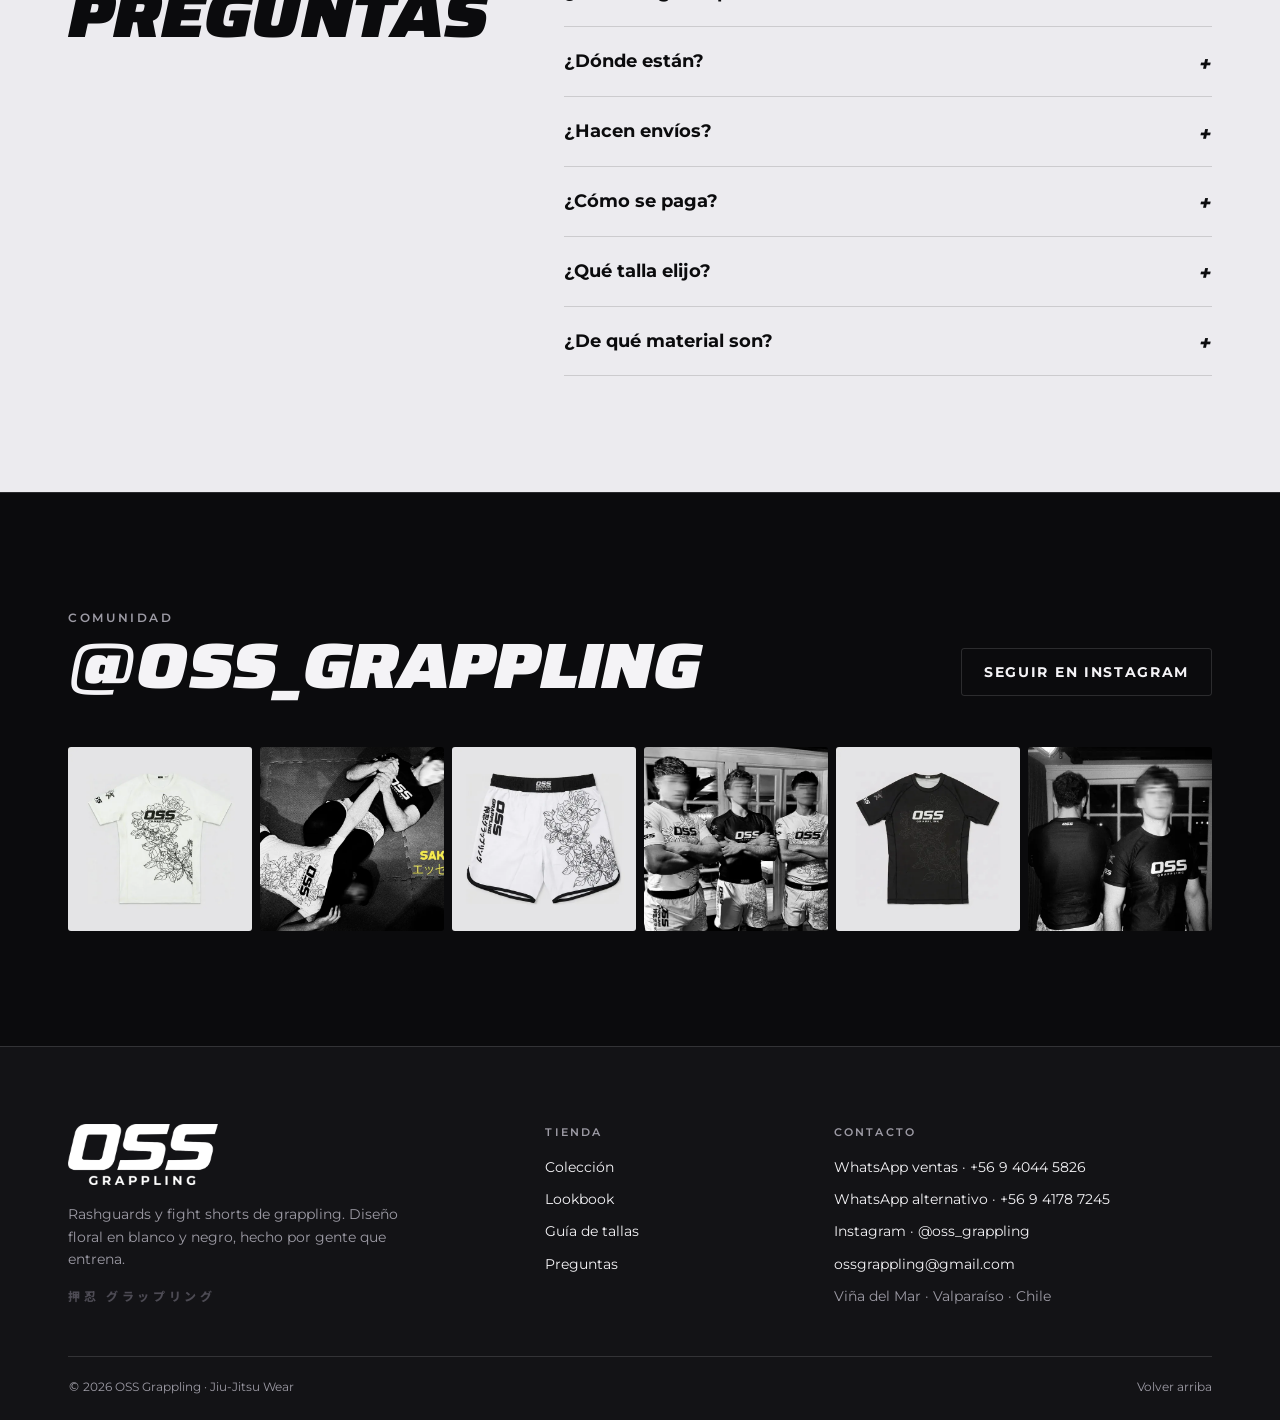
==== commit 06c061a6: "Barra de pedido en celular, enlace a guía de tallas en cada prenda, lookbook en dos columnas y pregu" ====
--- a/index.html
+++ b/index.html
@@ -300,6 +300,10 @@
           <p>Elige tus piezas y tallas, ábrelas en el carrito y toca «Enviar pedido por WhatsApp». Se abre un mensaje con todo el detalle; solo tienes que enviarlo.</p>
         </details>
         <details>
+          <summary>¿Dónde están?</summary>
+          <p>Somos de Viña del Mar y Valparaíso. Desde aquí enviamos a todo Chile y coordinamos entregas en persona en la zona.</p>
+        </details>
+        <details>
           <summary>¿Hacen envíos?</summary>
           <p>Sí, a todo Chile. Coordinamos el despacho a tu comuna o, si prefieres, el retiro en persona en Viña del Mar o Valparaíso.</p>
         </details>
@@ -381,6 +385,13 @@
   <svg viewBox="0 0 24 24" width="24" height="24" aria-hidden="true"><path d="M12 3.5a8.5 8.5 0 0 0-7.4 12.7L3.5 20.5l4.4-1.1A8.5 8.5 0 1 0 12 3.5Z" fill="none" stroke="currentColor" stroke-width="1.8" stroke-linejoin="round"/><path d="M9 8.6c.2-.4.4-.4.7-.4h.5c.2 0 .4.1.5.4l.6 1.5c.1.2 0 .5-.1.6l-.5.6c.6 1.1 1.4 1.9 2.5 2.5l.6-.5c.2-.2.4-.2.6-.1l1.5.6c.3.1.4.3.4.5v.5c0 .3 0 .5-.4.7-.5.3-1.2.5-2 .3-2.4-.6-4.4-2.6-5-5-.2-.8 0-1.5.3-2Z" fill="currentColor"/></svg>
   <span>WhatsApp</span>
 </a>
+
+<!-- Barra de pedido en celular -->
+<button class="cart-bar" id="cartBar" type="button" hidden>
+  <span class="cb-count" id="cbCount">1 pieza</span>
+  <span class="cb-total" id="cbTotal">$0</span>
+  <span class="cb-cta">Ver pedido</span>
+</button>
 
 <!-- Carrito -->
 <div class="overlay" id="overlay" hidden></div>
--- a/assets/css/styles.css
+++ b/assets/css/styles.css
@@ -628,6 +628,35 @@
   .lede { margin-top: 16px; }
 }
 
+/* ---------- Enlace a guía junto a las tallas */
+.size-guide { margin-left: auto; font-size: 12px; font-weight: 600; color: var(--graphite); text-underline-offset: 3px; }
+.size-guide:hover { color: var(--ink); }
+
+/* ---------- Barra de pedido (solo celular, cuando hay productos) */
+.cart-bar { display: none; }
+@media (max-width: 860px) {
+  .cart-bar:not([hidden]) {
+    position: fixed; left: 12px; right: 12px; bottom: calc(12px + env(safe-area-inset-bottom, 0px)); z-index: 35;
+    display: flex; align-items: center; gap: 12px; padding: 0 8px 0 18px; height: 56px;
+    border: 0; border-radius: var(--r); background: var(--sakura); color: var(--sakura-ink); cursor: pointer;
+    box-shadow: 0 14px 34px rgba(0, 0, 0, .45); animation: fadeUp .3s ease both;
+  }
+  .cb-count { font-size: 12px; font-weight: 700; letter-spacing: .12em; text-transform: uppercase; }
+  .cb-total { margin-left: auto; font-weight: 700; font-variant-numeric: tabular-nums; }
+  .cb-cta { padding: 10px 14px; border-radius: 2px; background: var(--ink); color: var(--bone); font-size: 11px; font-weight: 700; letter-spacing: .14em; text-transform: uppercase; }
+  body.has-cart .wa-float { display: none; }
+  body.has-cart .toast { bottom: calc(80px + env(safe-area-inset-bottom, 0px)); }
+  body.has-cart .site-footer { padding-bottom: 96px; }
+
+  /* Vista rápida: botón de compra siempre a mano */
+  .qv-buy { flex-wrap: nowrap; }
+  .qv-buy .btn { min-width: 0; padding-inline: 14px; }
+  .qv-buy { position: sticky; bottom: 0; z-index: 2; margin: 0 calc(clamp(22px, 3vw, 40px) * -1) calc(clamp(22px, 3vw, 40px) * -1); padding: 12px clamp(22px, 3vw, 40px) calc(12px + env(safe-area-inset-bottom, 0px)); background: var(--ink-2); border-top: 1px solid var(--line-dark); }
+}
+@media (max-width: 560px) {
+  .masonry { columns: 2; }
+}
+
 @media (prefers-reduced-motion: reduce) {
   html { scroll-behavior: auto; }
   *, *::before, *::after { animation-duration: .001ms !important; animation-iteration-count: 1 !important; transition-duration: .001ms !important; }
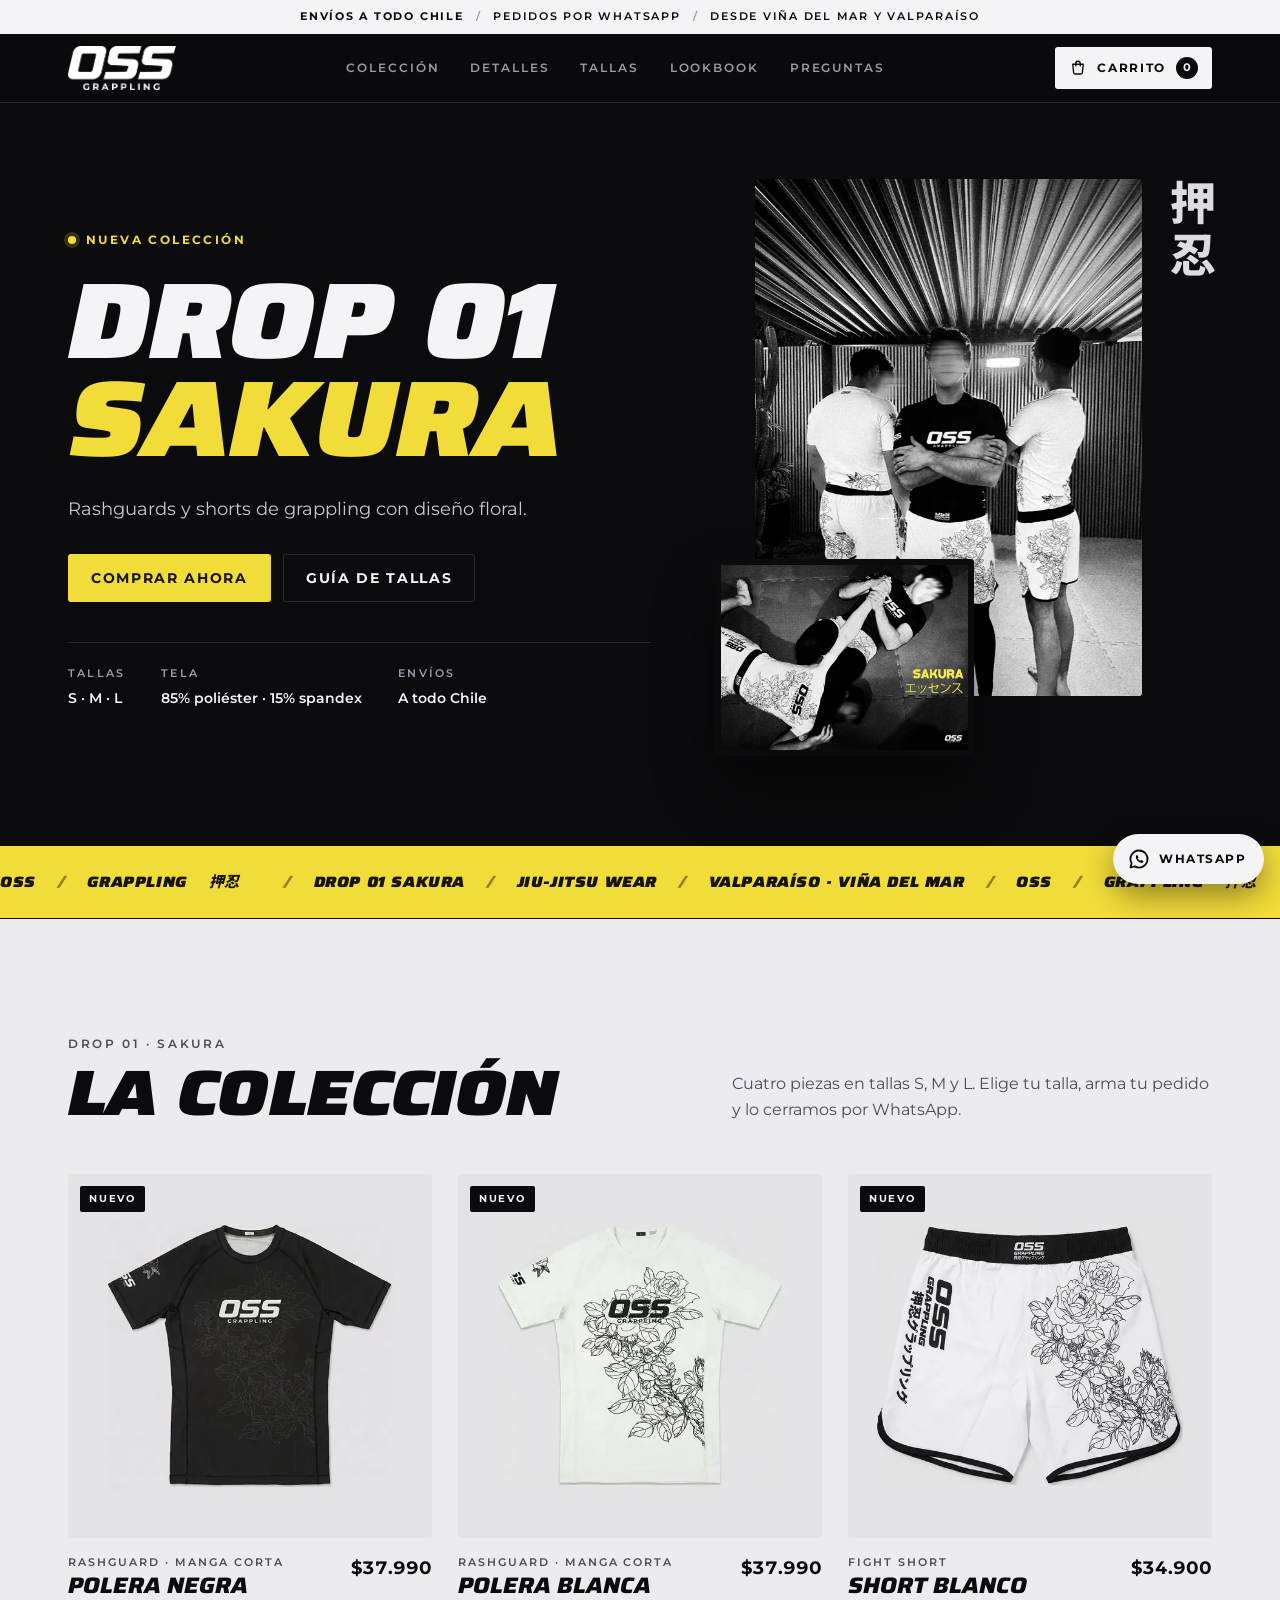
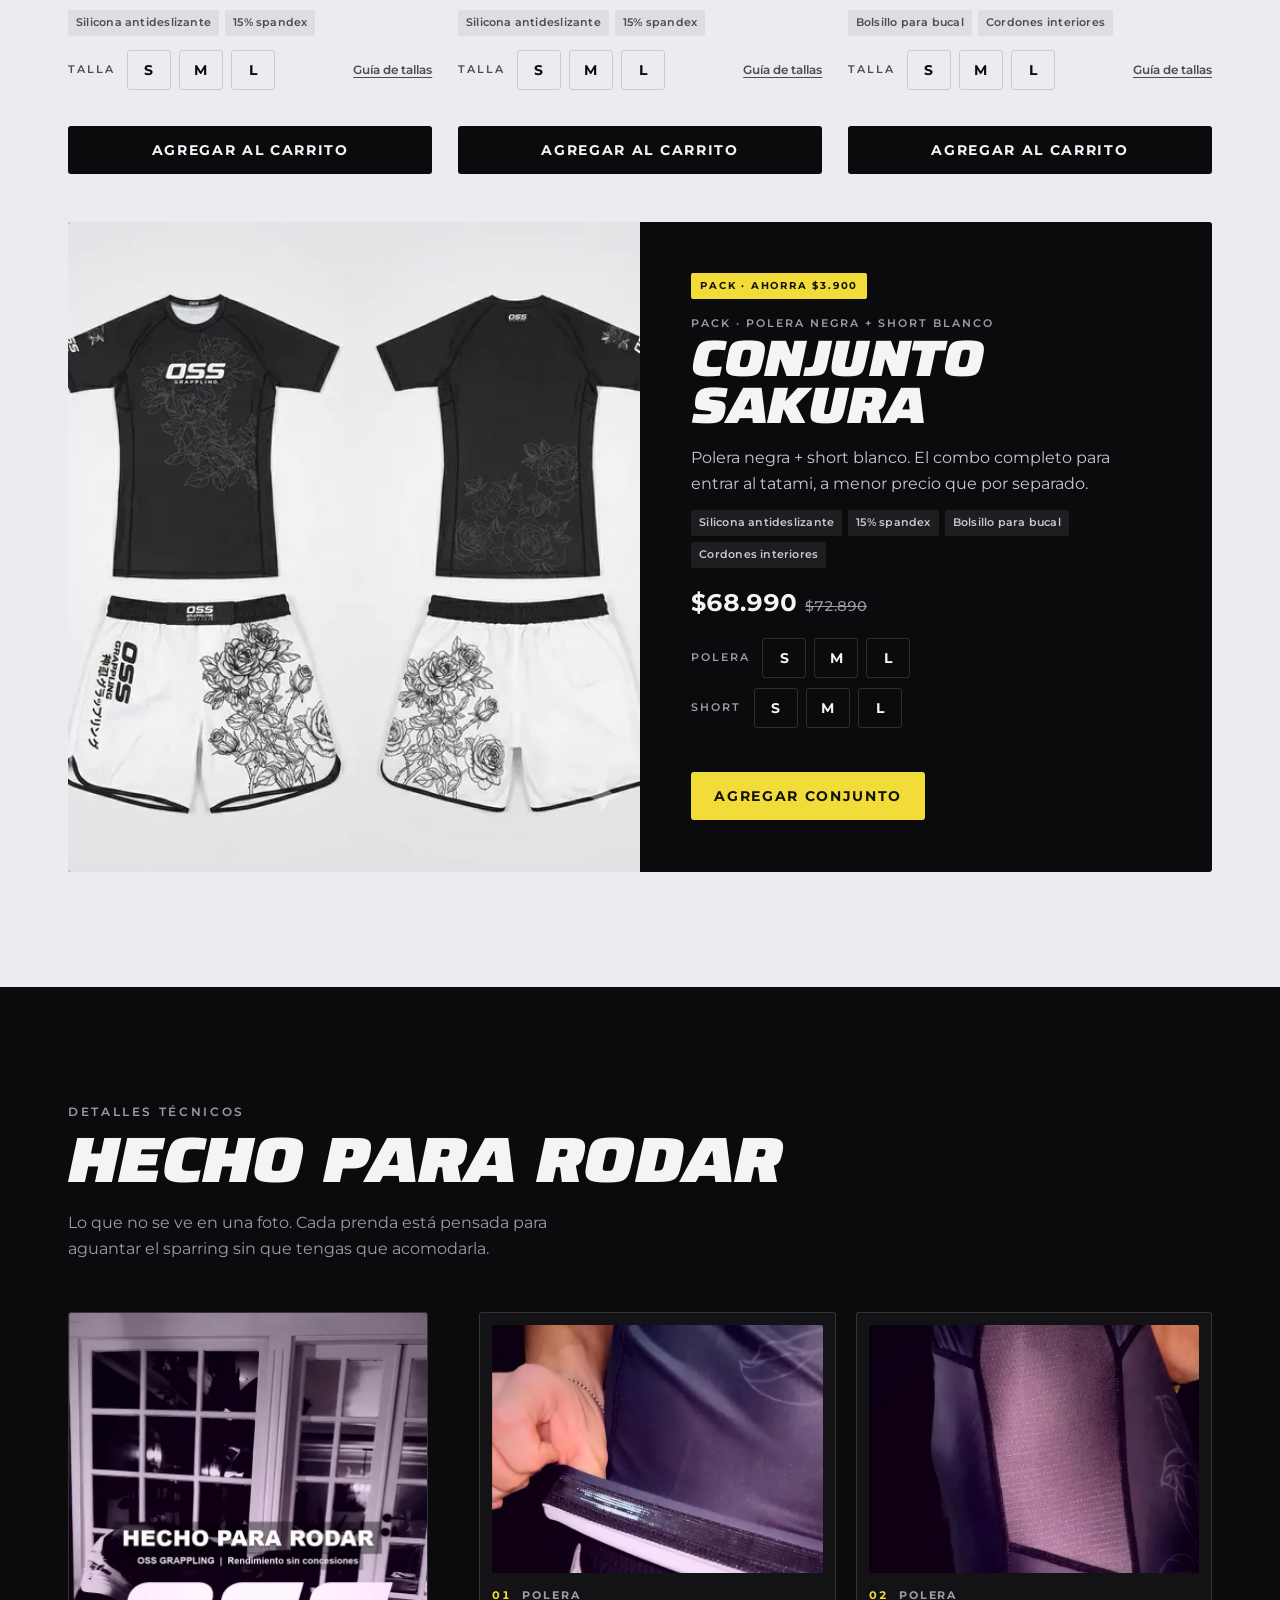
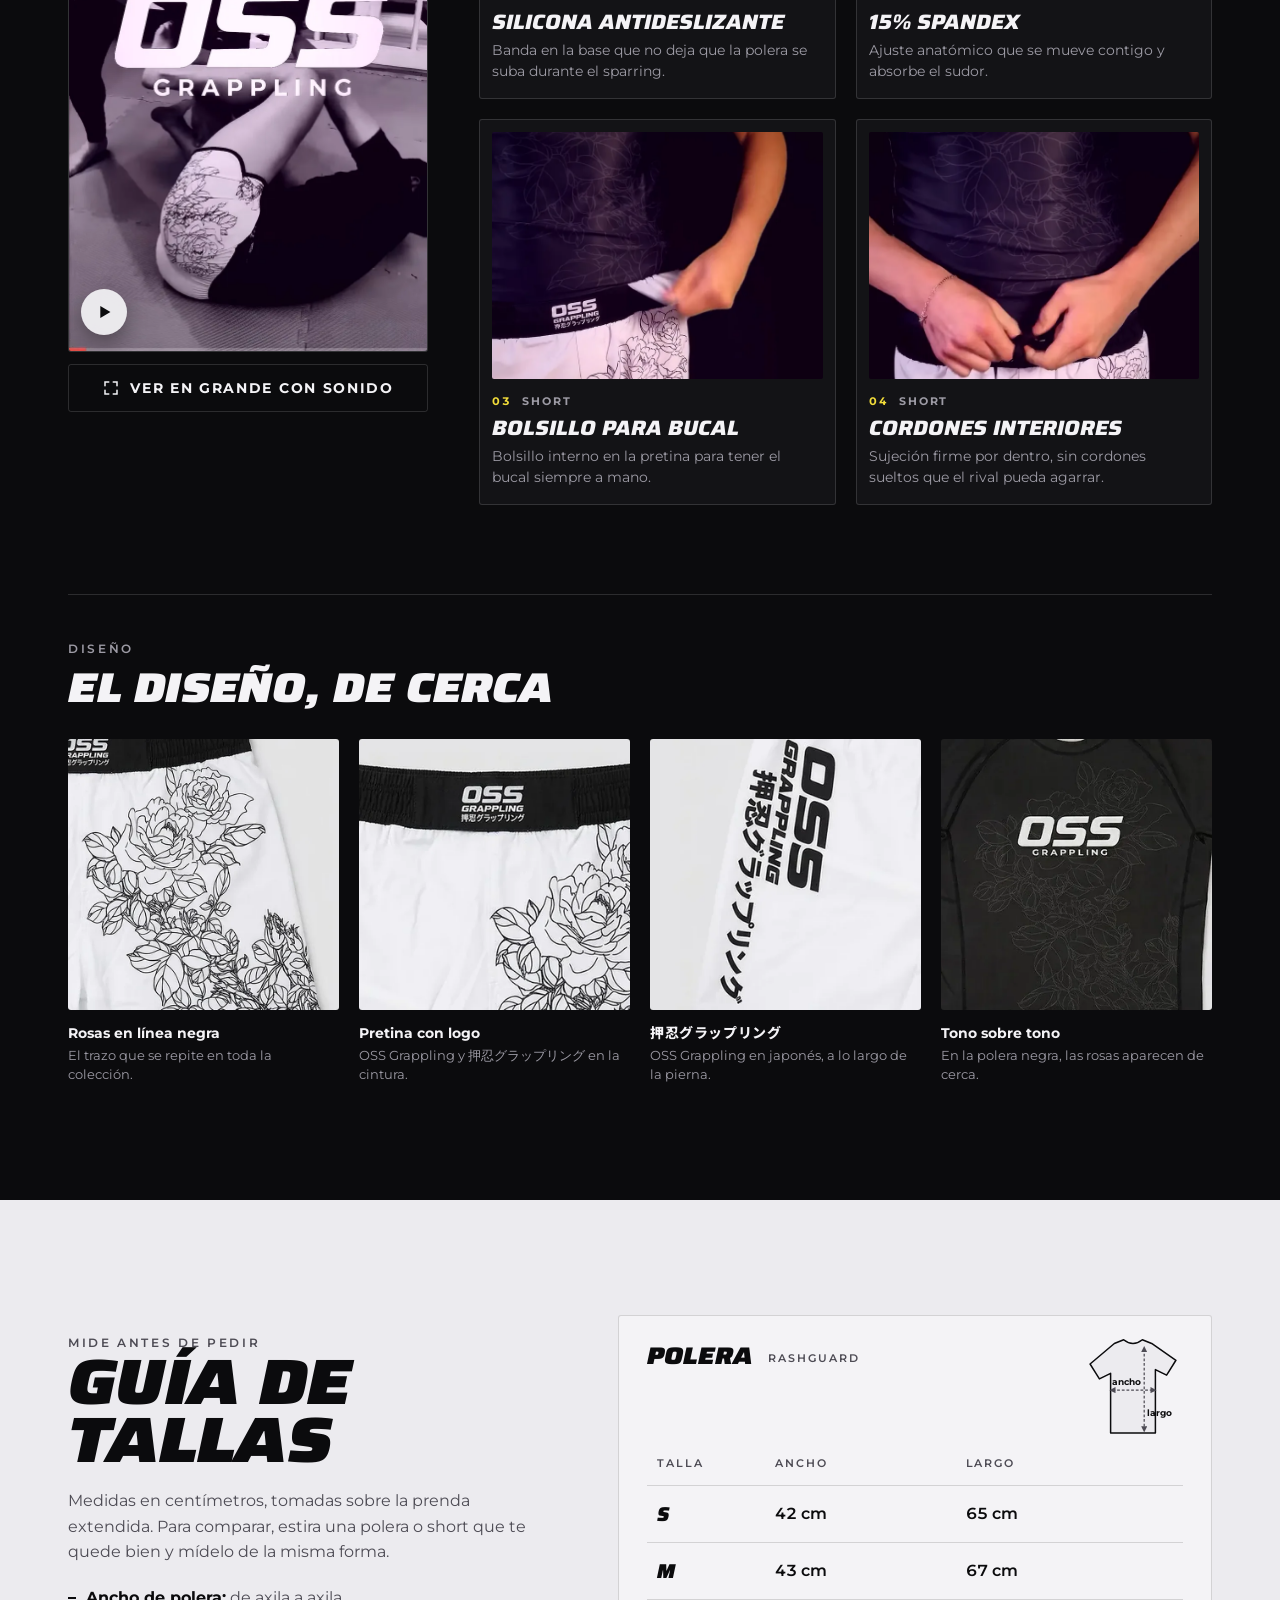
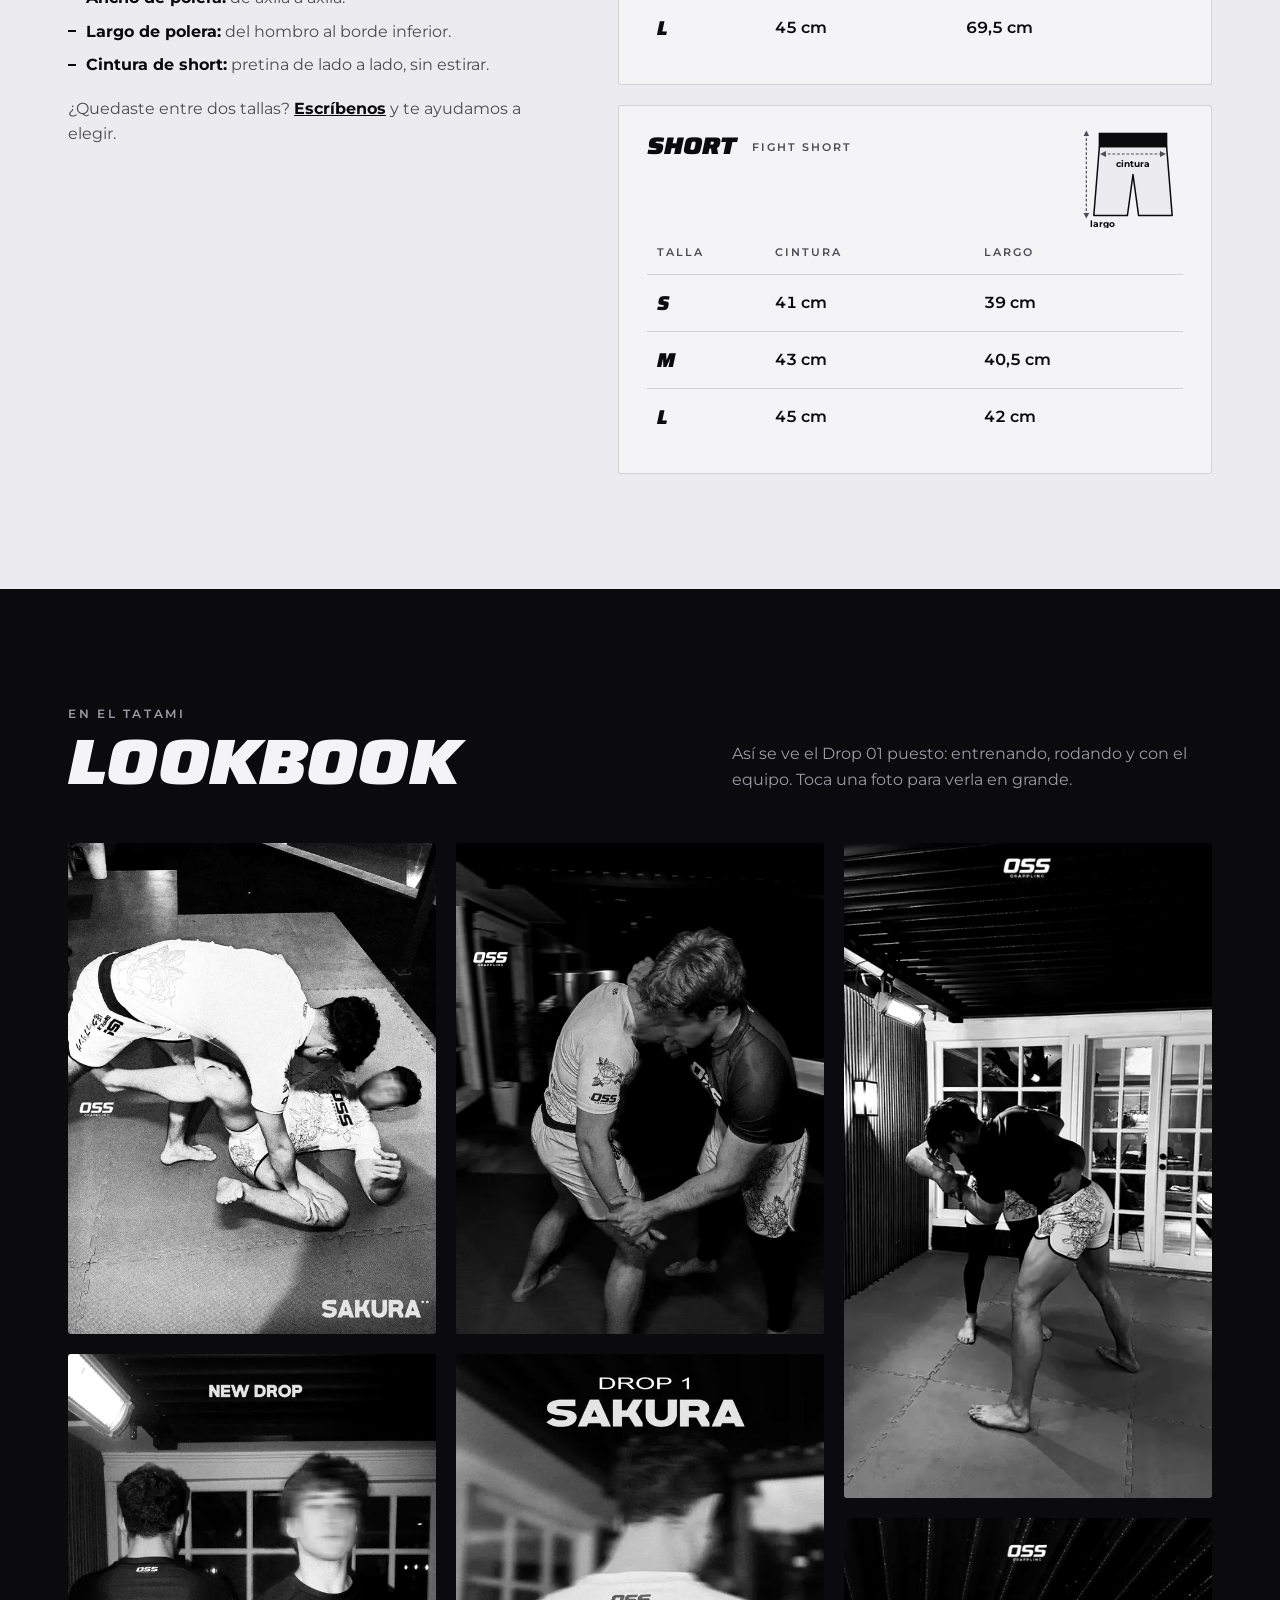
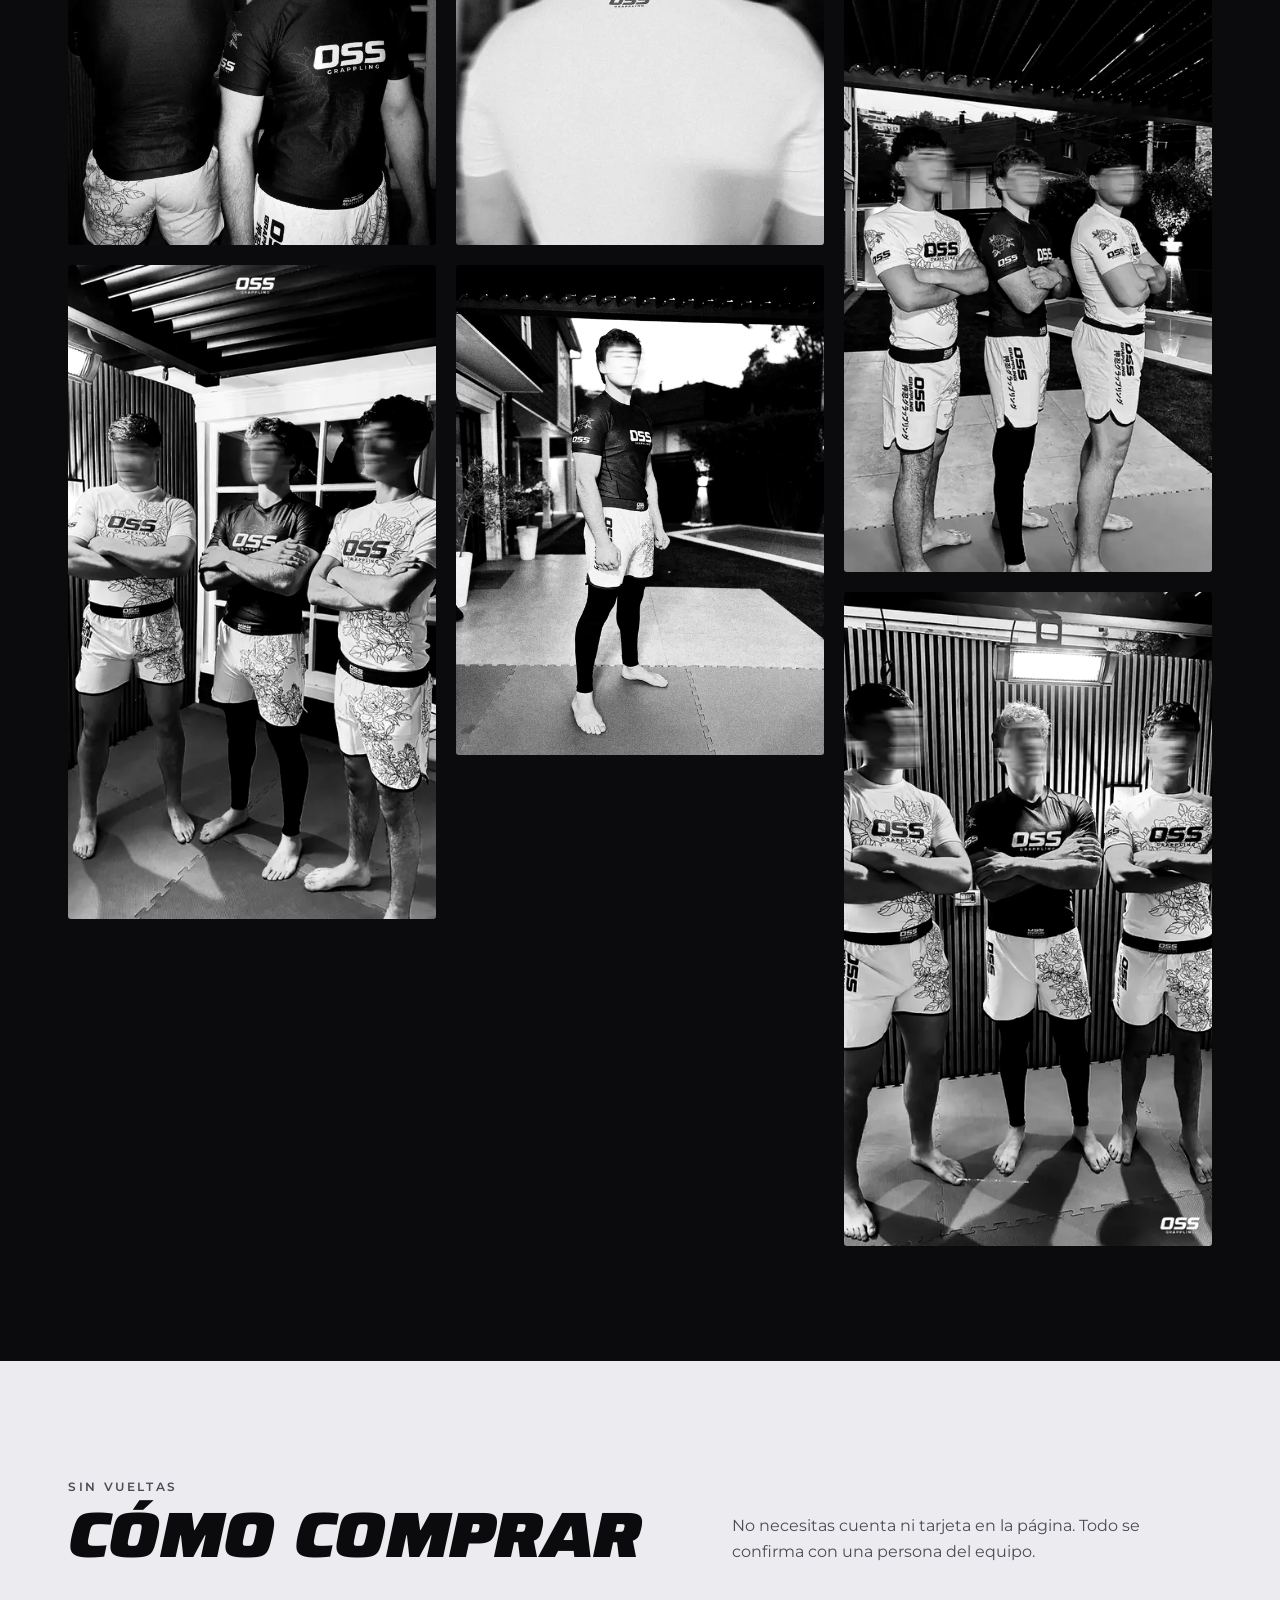
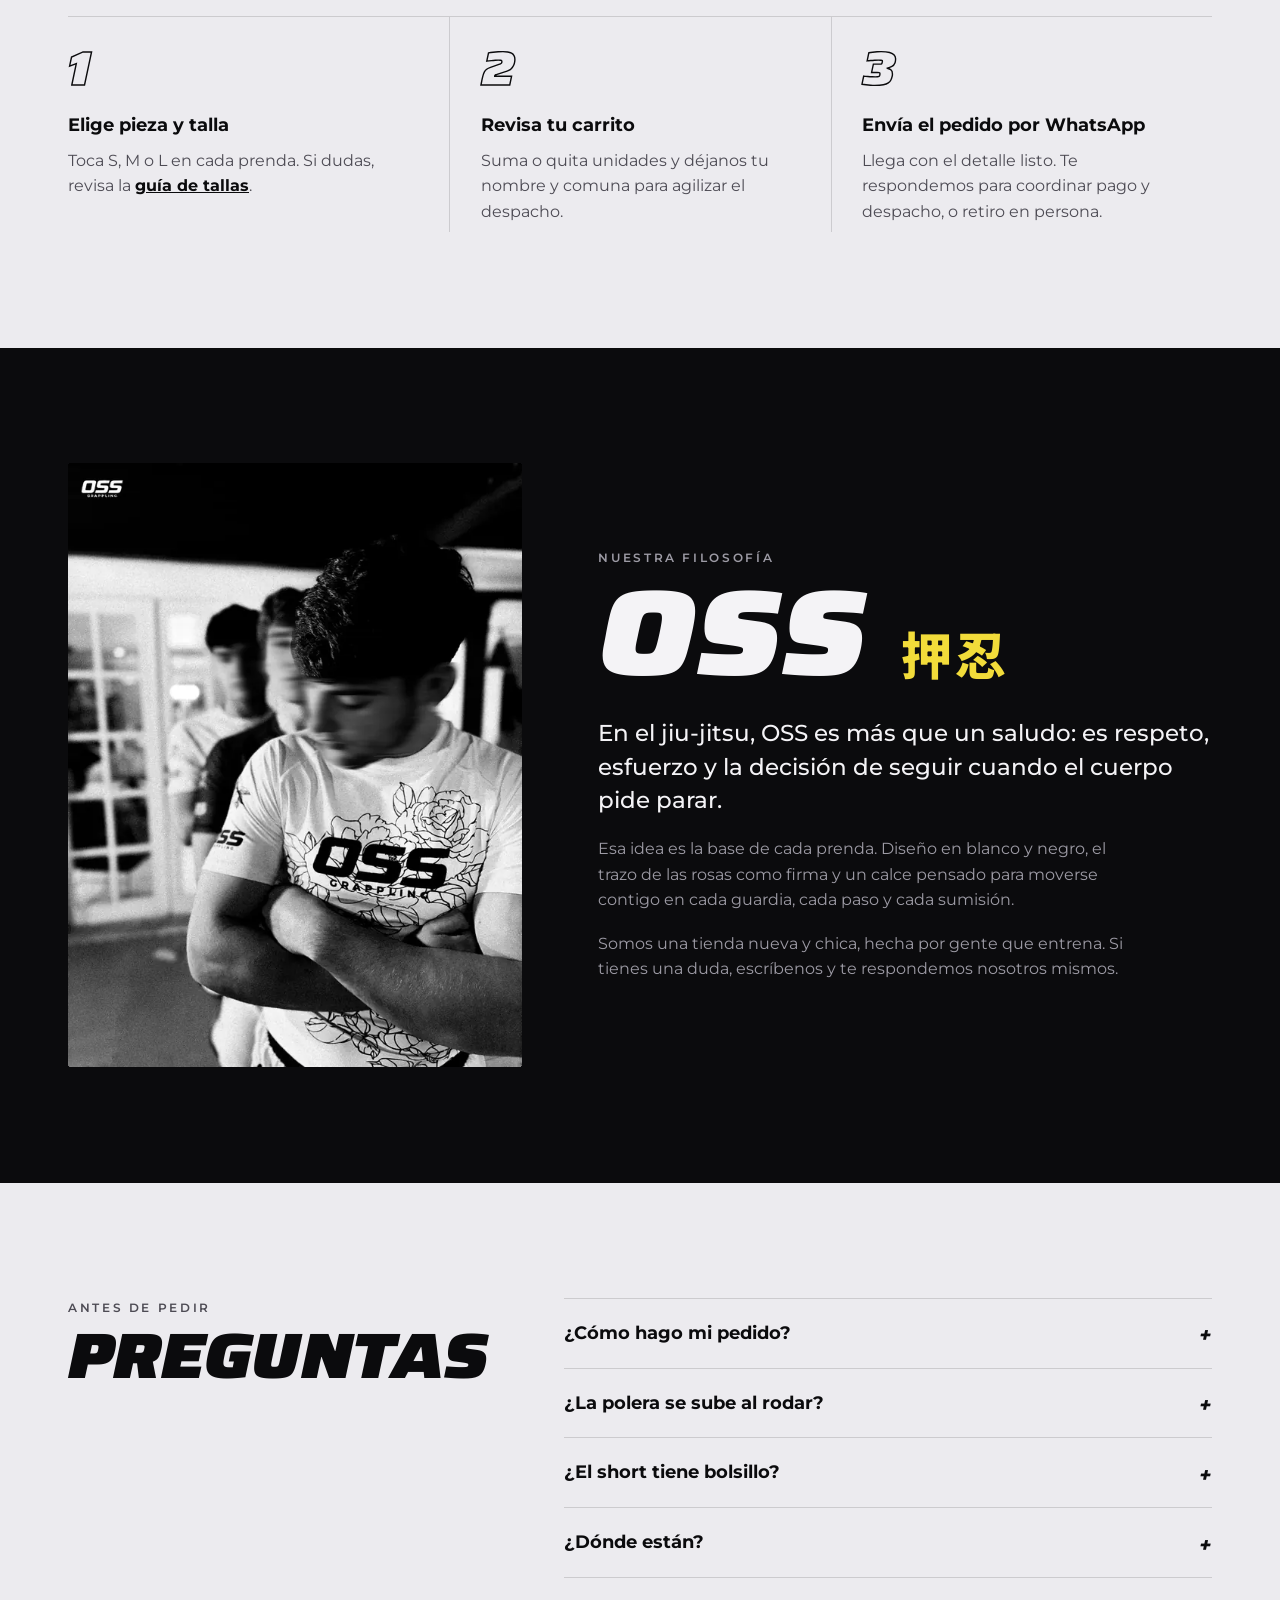
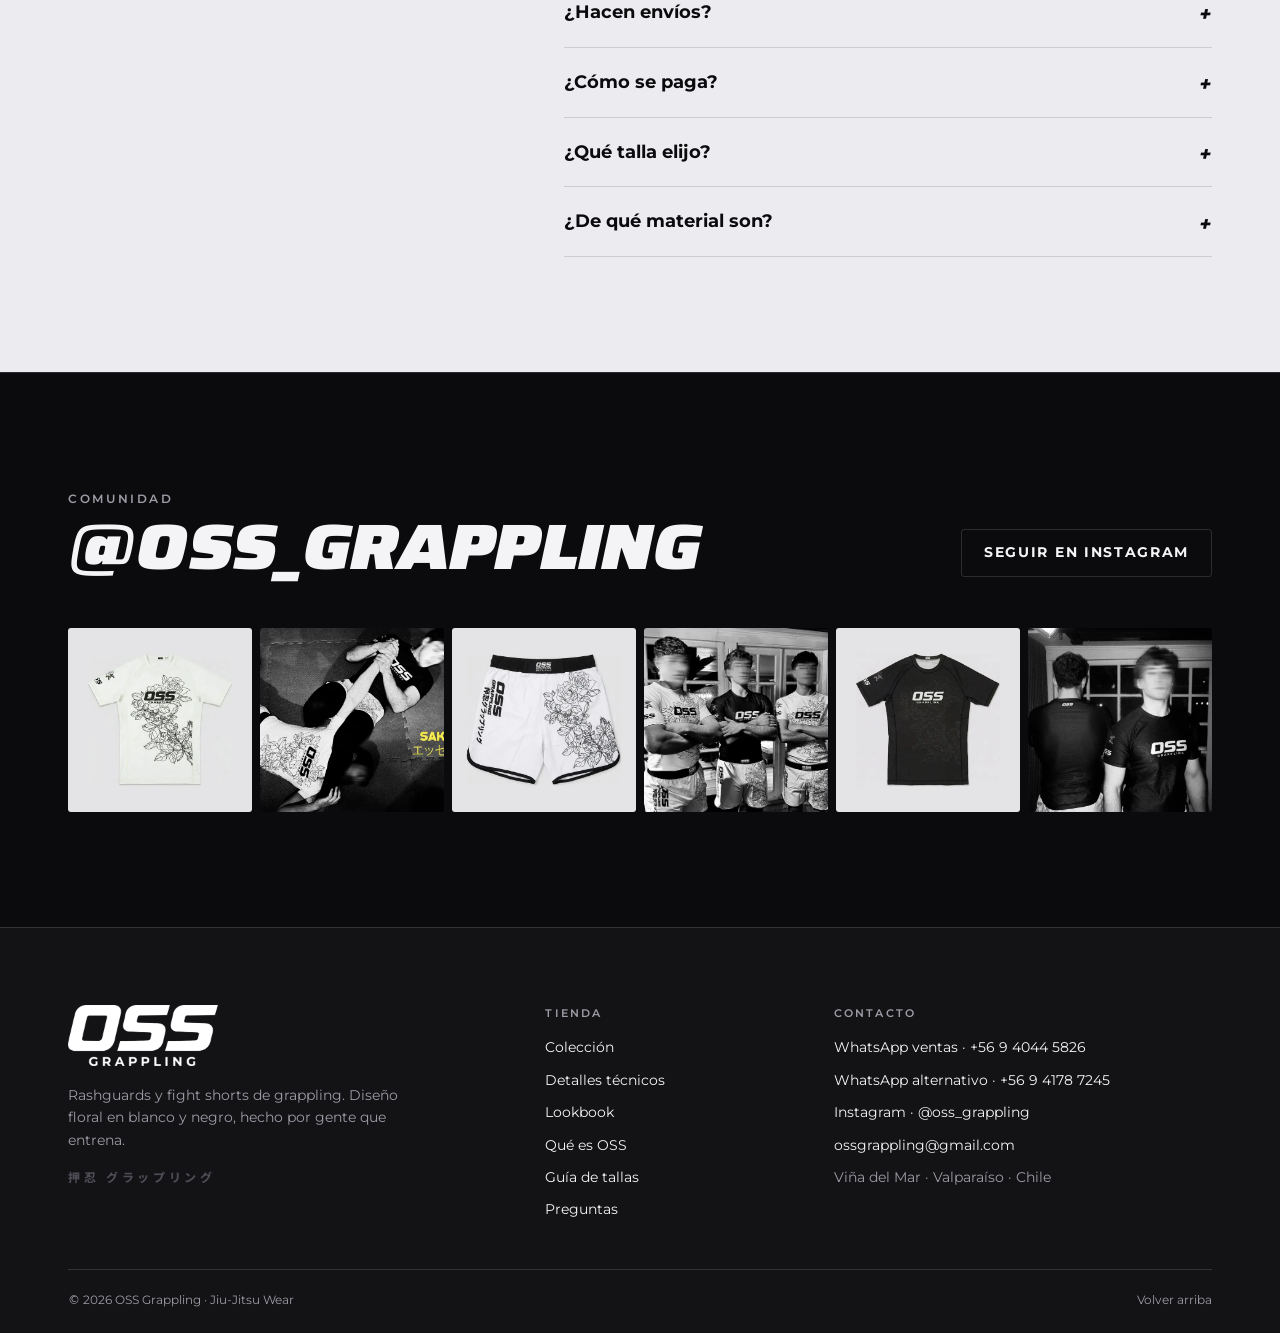
==== commit 4f88f329: "Sección Hecho para rodar: video de detalles técnicos sincronizado con silicona antideslizante, spand" ====
--- a/index.html
+++ b/index.html
@@ -23,7 +23,7 @@
 <link rel="preload" href="assets/fonts/saira-italic-var.woff2" as="font" type="font/woff2" crossorigin>
 <link rel="preload" href="assets/fonts/montserrat-var.woff2" as="font" type="font/woff2" crossorigin>
 <link rel="preload" as="image" href="assets/img/hero-tres-1200.webp" imagesrcset="assets/img/hero-tres-800.webp 600w, assets/img/hero-tres-1200.webp 900w, assets/img/hero-tres.webp 1200w" imagesizes="(max-width: 860px) 92vw, 44vw">
-<link rel="stylesheet" href="assets/css/styles.css">
+<link rel="stylesheet" href="assets/css/styles.css?v=202609290303">
 <script type="application/ld+json">
 {
   "@context": "https://schema.org",
@@ -53,9 +53,9 @@
     </a>
     <nav class="nav" id="nav" aria-label="Principal">
       <a href="#coleccion">Colección</a>
+      <a href="#detalles">Detalles</a>
+      <a href="#tallas">Tallas</a>
       <a href="#lookbook">Lookbook</a>
-      <a href="#tallas">Tallas</a>
-      <a href="#oss">Qué es OSS</a>
       <a href="#preguntas">Preguntas</a>
     </nav>
     <div class="header-actions">
@@ -81,7 +81,7 @@
         <h1 class="display hero-title"><span class="l">Drop 01</span> <span class="l hl">Sakura</span></h1>
         <p class="lede">Rashguards y shorts de grappling con diseño floral.</p>
         <div class="hero-ctas">
-          <a class="btn btn-sakura" href="#coleccion">Ver la colección</a>
+          <a class="btn btn-sakura" href="#coleccion">Comprar ahora</a>
           <a class="btn btn-ghost" href="#tallas">Guía de tallas</a>
         </div>
         <dl class="facts">
@@ -120,10 +120,78 @@
       <div class="grid-products" id="grid"></div>
       <div id="packSlot"></div>
 
-      <div class="details" aria-labelledby="detalles-title">
-        <div class="details-head">
-          <p class="kicker">De cerca</p>
-          <h3 class="display details-title" id="detalles-title">En detalle</h3>
+      <noscript><p class="noscript">Para armar tu pedido activa JavaScript o escríbenos directo por WhatsApp al +56 9 4044 5826.</p></noscript>
+    </div>
+  </section>
+
+  <!-- HECHO PARA RODAR -->
+  <section class="ink section rodar" id="detalles" aria-labelledby="rodar-title">
+    <div class="wrap">
+      <div class="section-head">
+        <div>
+          <p class="kicker">Detalles técnicos</p>
+          <h2 class="display h2" id="rodar-title">Hecho para rodar</h2>
+        </div>
+        <p class="section-note">Lo que no se ve en una foto. Cada prenda está pensada para aguantar el sparring sin que tengas que acomodarla.</p>
+      </div>
+
+      <div class="rodar-grid">
+        <div class="rodar-video">
+          <div class="video-frame">
+            <video id="rodarVideo" muted loop playsinline preload="none" poster="assets/img/video-poster.webp" width="720" height="1280" aria-label="Video de los detalles técnicos de la polera y el short OSS">
+              <source src="assets/video/hecho-para-rodar-720.mp4" type="video/mp4">
+            </video>
+            <button class="video-play" id="videoToggle" type="button" aria-label="Reproducir video">
+              <svg viewBox="0 0 24 24" width="22" height="22" aria-hidden="true"><path class="ic-play" d="M8 5.5v13l11-6.5z" fill="currentColor"/><path class="ic-pause" d="M7 5h3.5v14H7zM13.5 5H17v14h-3.5z" fill="currentColor"/></svg>
+            </button>
+            <div class="video-progress" aria-hidden="true"><span id="videoBar"></span></div>
+          </div>
+          <button class="btn btn-ghost btn-block video-full" id="videoFull" type="button">
+            <svg viewBox="0 0 24 24" width="18" height="18" aria-hidden="true"><path d="M4 9V4h5M20 9V4h-5M4 15v5h5M20 15v5h-5" fill="none" stroke="currentColor" stroke-width="2" stroke-linecap="round"/></svg>
+            Ver en grande con sonido
+          </button>
+        </div>
+
+        <ol class="features" id="features">
+          <li>
+            <button type="button" class="feature" data-t="5.9" data-end="9">
+              <img src="assets/img/feature-silicona.webp" width="720" height="720" alt="Banda de silicona en la base de la polera" loading="lazy">
+              <span class="f-meta"><span class="f-n">01</span><span class="f-tag">Polera</span></span>
+              <strong>Silicona antideslizante</strong>
+              <span class="f-text">Banda en la base que no deja que la polera se suba durante el sparring.</span>
+            </button>
+          </li>
+          <li>
+            <button type="button" class="feature" data-t="9.1" data-end="13.7">
+              <img src="assets/img/feature-spandex.webp" width="720" height="720" alt="Costado de la polera con tela elástica" loading="lazy">
+              <span class="f-meta"><span class="f-n">02</span><span class="f-tag">Polera</span></span>
+              <strong>15% spandex</strong>
+              <span class="f-text">Ajuste anatómico que se mueve contigo y absorbe el sudor.</span>
+            </button>
+          </li>
+          <li>
+            <button type="button" class="feature" data-t="13.8" data-end="18.7">
+              <img src="assets/img/feature-bolsillo.webp" width="720" height="720" alt="Bolsillo interno en la pretina del short" loading="lazy">
+              <span class="f-meta"><span class="f-n">03</span><span class="f-tag">Short</span></span>
+              <strong>Bolsillo para bucal</strong>
+              <span class="f-text">Bolsillo interno en la pretina para tener el bucal siempre a mano.</span>
+            </button>
+          </li>
+          <li>
+            <button type="button" class="feature" data-t="18.8" data-end="22.4">
+              <img src="assets/img/feature-cordones.webp" width="720" height="720" alt="Cordones interiores del short" loading="lazy">
+              <span class="f-meta"><span class="f-n">04</span><span class="f-tag">Short</span></span>
+              <strong>Cordones interiores</strong>
+              <span class="f-text">Sujeción firme por dentro, sin cordones sueltos que el rival pueda agarrar.</span>
+            </button>
+          </li>
+        </ol>
+      </div>
+
+      <div class="design-row" aria-labelledby="diseno-title">
+        <div class="design-head">
+          <p class="kicker">Diseño</p>
+          <h3 class="display details-title" id="diseno-title">El diseño, de cerca</h3>
         </div>
         <ul class="detail-grid">
           <li>
@@ -153,61 +221,6 @@
         </ul>
       </div>
 
-      <noscript><p class="noscript">Para armar tu pedido activa JavaScript o escríbenos directo por WhatsApp al +56 9 4044 5826.</p></noscript>
-    </div>
-  </section>
-
-  <!-- CÓMO COMPRAR -->
-  <section class="ink section steps" aria-labelledby="pasos-title">
-    <div class="wrap">
-      <div class="section-head">
-        <div>
-          <p class="kicker">Sin vueltas</p>
-          <h2 class="display h2" id="pasos-title">Cómo comprar</h2>
-        </div>
-        <p class="section-note">No necesitas cuenta ni tarjeta en la página. Todo se confirma con una persona del equipo.</p>
-      </div>
-      <ol class="step-list">
-        <li>
-          <span class="step-n">1</span>
-          <h3>Elige pieza y talla</h3>
-          <p>Toca S, M o L en cada prenda. Si dudas, revisa la <a href="#tallas">guía de tallas</a>.</p>
-        </li>
-        <li>
-          <span class="step-n">2</span>
-          <h3>Revisa tu carrito</h3>
-          <p>Suma o quita unidades y déjanos tu nombre y comuna para agilizar el despacho.</p>
-        </li>
-        <li>
-          <span class="step-n">3</span>
-          <h3>Envía el pedido por WhatsApp</h3>
-          <p>Llega con el detalle listo. Te respondemos para coordinar pago y despacho, o retiro en persona.</p>
-        </li>
-      </ol>
-    </div>
-  </section>
-
-  <!-- LOOKBOOK -->
-  <section class="ink section lookbook" id="lookbook" aria-labelledby="lookbook-title">
-    <div class="wrap">
-      <div class="section-head">
-        <div>
-          <p class="kicker">En el tatami</p>
-          <h2 class="display h2" id="lookbook-title">Lookbook</h2>
-        </div>
-        <p class="section-note">Así se ve el Drop 01 puesto: entrenando, rodando y con el equipo. Toca una foto para verla en grande.</p>
-      </div>
-      <div class="masonry" id="lookbookGrid">
-        <button class="shot" type="button" data-full="assets/img/lookbook-sakura.webp"><img src="assets/img/lookbook-sakura-800.webp" width="800" height="1067" alt="Pasaje de guardia con polera y short blancos" loading="lazy"></button>
-        <button class="shot" type="button" data-full="assets/img/lookbook-newdrop.webp"><img src="assets/img/lookbook-newdrop-800.webp" width="600" height="800" alt="Dos grapplers con la polera negra, de frente y de espalda" loading="lazy"></button>
-        <button class="shot" type="button" data-full="assets/img/lookbook-equipo.webp"><img src="assets/img/lookbook-equipo-800.webp" width="450" height="800" alt="Equipo de brazos cruzados con la colección completa" loading="lazy"></button>
-        <button class="shot" type="button" data-full="assets/img/lookbook-grip.webp"><img src="assets/img/lookbook-grip-800.webp" width="600" height="800" alt="Agarre de pie entre polera blanca y polera negra" loading="lazy"></button>
-        <button class="shot" type="button" data-full="assets/img/lookbook-drop1.webp"><img src="assets/img/lookbook-drop1-800.webp" width="600" height="800" alt="Espalda de la polera blanca con el logo OSS" loading="lazy"></button>
-        <button class="shot" type="button" data-full="assets/img/lookbook-solo.webp"><img src="assets/img/lookbook-solo-800.webp" width="600" height="800" alt="Grappler con polera negra y short blanco junto a la piscina" loading="lazy"></button>
-        <button class="shot" type="button" data-full="assets/img/lookbook-takedown.webp"><img src="assets/img/lookbook-takedown-800.webp" width="450" height="800" alt="Intento de derribo con el short blanco" loading="lazy"></button>
-        <button class="shot" type="button" data-full="assets/img/lookbook-equipo-3.webp"><img src="assets/img/lookbook-equipo-3-800.webp" width="450" height="800" alt="Tres grapplers de noche con la colección Sakura" loading="lazy"></button>
-        <button class="shot" type="button" data-full="assets/img/lookbook-equipo-4.webp"><img src="assets/img/lookbook-equipo-4-800.webp" width="450" height="800" alt="Equipo OSS con poleras blancas y negra" loading="lazy"></button>
-      </div>
     </div>
   </section>
 
@@ -271,6 +284,60 @@
     </div>
   </section>
 
+  <!-- LOOKBOOK -->
+  <section class="ink section lookbook" id="lookbook" aria-labelledby="lookbook-title">
+    <div class="wrap">
+      <div class="section-head">
+        <div>
+          <p class="kicker">En el tatami</p>
+          <h2 class="display h2" id="lookbook-title">Lookbook</h2>
+        </div>
+        <p class="section-note">Así se ve el Drop 01 puesto: entrenando, rodando y con el equipo. Toca una foto para verla en grande.</p>
+      </div>
+      <div class="masonry" id="lookbookGrid">
+        <button class="shot" type="button" data-full="assets/img/lookbook-sakura.webp"><img src="assets/img/lookbook-sakura-800.webp" width="800" height="1067" alt="Pasaje de guardia con polera y short blancos" loading="lazy"></button>
+        <button class="shot" type="button" data-full="assets/img/lookbook-newdrop.webp"><img src="assets/img/lookbook-newdrop-800.webp" width="600" height="800" alt="Dos grapplers con la polera negra, de frente y de espalda" loading="lazy"></button>
+        <button class="shot" type="button" data-full="assets/img/lookbook-equipo.webp"><img src="assets/img/lookbook-equipo-800.webp" width="450" height="800" alt="Equipo de brazos cruzados con la colección completa" loading="lazy"></button>
+        <button class="shot" type="button" data-full="assets/img/lookbook-grip.webp"><img src="assets/img/lookbook-grip-800.webp" width="600" height="800" alt="Agarre de pie entre polera blanca y polera negra" loading="lazy"></button>
+        <button class="shot" type="button" data-full="assets/img/lookbook-drop1.webp"><img src="assets/img/lookbook-drop1-800.webp" width="600" height="800" alt="Espalda de la polera blanca con el logo OSS" loading="lazy"></button>
+        <button class="shot" type="button" data-full="assets/img/lookbook-solo.webp"><img src="assets/img/lookbook-solo-800.webp" width="600" height="800" alt="Grappler con polera negra y short blanco junto a la piscina" loading="lazy"></button>
+        <button class="shot" type="button" data-full="assets/img/lookbook-takedown.webp"><img src="assets/img/lookbook-takedown-800.webp" width="450" height="800" alt="Intento de derribo con el short blanco" loading="lazy"></button>
+        <button class="shot" type="button" data-full="assets/img/lookbook-equipo-3.webp"><img src="assets/img/lookbook-equipo-3-800.webp" width="450" height="800" alt="Tres grapplers de noche con la colección Sakura" loading="lazy"></button>
+        <button class="shot" type="button" data-full="assets/img/lookbook-equipo-4.webp"><img src="assets/img/lookbook-equipo-4-800.webp" width="450" height="800" alt="Equipo OSS con poleras blancas y negra" loading="lazy"></button>
+      </div>
+    </div>
+  </section>
+
+  <!-- CÓMO COMPRAR -->
+  <section class="paper section steps" aria-labelledby="pasos-title">
+    <div class="wrap">
+      <div class="section-head">
+        <div>
+          <p class="kicker">Sin vueltas</p>
+          <h2 class="display h2" id="pasos-title">Cómo comprar</h2>
+        </div>
+        <p class="section-note">No necesitas cuenta ni tarjeta en la página. Todo se confirma con una persona del equipo.</p>
+      </div>
+      <ol class="step-list">
+        <li>
+          <span class="step-n">1</span>
+          <h3>Elige pieza y talla</h3>
+          <p>Toca S, M o L en cada prenda. Si dudas, revisa la <a href="#tallas">guía de tallas</a>.</p>
+        </li>
+        <li>
+          <span class="step-n">2</span>
+          <h3>Revisa tu carrito</h3>
+          <p>Suma o quita unidades y déjanos tu nombre y comuna para agilizar el despacho.</p>
+        </li>
+        <li>
+          <span class="step-n">3</span>
+          <h3>Envía el pedido por WhatsApp</h3>
+          <p>Llega con el detalle listo. Te respondemos para coordinar pago y despacho, o retiro en persona.</p>
+        </li>
+      </ol>
+    </div>
+  </section>
+
   <!-- FILOSOFÍA -->
   <section class="ink section oss" id="oss" aria-labelledby="oss-title">
     <div class="wrap oss-grid">
@@ -300,6 +367,14 @@
           <p>Elige tus piezas y tallas, ábrelas en el carrito y toca «Enviar pedido por WhatsApp». Se abre un mensaje con todo el detalle; solo tienes que enviarlo.</p>
         </details>
         <details>
+          <summary>¿La polera se sube al rodar?</summary>
+          <p>No. Tiene una banda de silicona antideslizante en la base que la mantiene en su lugar durante el sparring. Puedes verlo en el <a href="#detalles">video de detalles</a>.</p>
+        </details>
+        <details>
+          <summary>¿El short tiene bolsillo?</summary>
+          <p>Sí. Tiene un bolsillo interno en la pretina pensado para el bucal, y cordones interiores para ajustarlo firme sin que queden sueltos por fuera.</p>
+        </details>
+        <details>
           <summary>¿Dónde están?</summary>
           <p>Somos de Viña del Mar y Valparaíso. Desde aquí enviamos a todo Chile y coordinamos entregas en persona en la zona.</p>
         </details>
@@ -356,7 +431,9 @@
       <h2 class="foot-h">Tienda</h2>
       <ul class="foot-list">
         <li><a href="#coleccion">Colección</a></li>
+        <li><a href="#detalles">Detalles técnicos</a></li>
         <li><a href="#lookbook">Lookbook</a></li>
+        <li><a href="#oss">Qué es OSS</a></li>
         <li><a href="#tallas">Guía de tallas</a></li>
         <li><a href="#preguntas">Preguntas</a></li>
       </ul>
@@ -427,6 +504,17 @@
   <div class="qv-inner" id="qvInner"></div>
 </dialog>
 
+<!-- Video en grande -->
+<dialog class="lightbox video-modal" id="videoModal" aria-label="Video de detalles">
+  <button class="icon-btn lb-close" id="videoClose" type="button" aria-label="Cerrar video">
+    <svg viewBox="0 0 24 24" width="22" height="22" aria-hidden="true"><path d="M6 6l12 12M18 6 6 18" stroke="currentColor" stroke-width="2" stroke-linecap="round"/></svg>
+  </button>
+  <video id="videoBig" controls playsinline preload="none" poster="assets/img/video-poster.webp">
+    <source src="assets/video/hecho-para-rodar-1080-vp9.mp4" type='video/mp4; codecs="vp09.00.40.08"'>
+    <source src="assets/video/hecho-para-rodar-720.mp4" type="video/mp4">
+  </video>
+</dialog>
+
 <!-- Lightbox -->
 <dialog class="lightbox" id="lightbox" aria-label="Foto ampliada">
   <button class="icon-btn lb-close" id="lbClose" type="button" aria-label="Cerrar foto">
@@ -435,7 +523,7 @@
   <button class="icon-btn lb-nav lb-prev" id="lbPrev" type="button" aria-label="Foto anterior">
     <svg viewBox="0 0 24 24" width="22" height="22" aria-hidden="true"><path d="M15 5l-7 7 7 7" fill="none" stroke="currentColor" stroke-width="2" stroke-linecap="round" stroke-linejoin="round"/></svg>
   </button>
-  <img id="lbImg" src="" alt="">
+  <img id="lbImg" alt="">
   <button class="icon-btn lb-nav lb-next" id="lbNext" type="button" aria-label="Foto siguiente">
     <svg viewBox="0 0 24 24" width="22" height="22" aria-hidden="true"><path d="M9 5l7 7-7 7" fill="none" stroke="currentColor" stroke-width="2" stroke-linecap="round" stroke-linejoin="round"/></svg>
   </button>
@@ -446,6 +534,6 @@
   <button type="button" id="toastCart">Ver carrito</button>
 </div>
 
-<script src="assets/js/app.js"></script>
+<script src="assets/js/app.js?v=202609290303"></script>
 </body>
 </html>
--- a/assets/css/styles.css
+++ b/assets/css/styles.css
@@ -308,18 +308,18 @@
 .noscript { margin-top: 24px; padding: 16px; border: 1px solid var(--line-light); }
 
 /* ---------- Pasos */
-.steps { border-bottom: 1px solid var(--line-dark); }
-.step-list { list-style: none; margin: 0; padding: 0; display: grid; grid-template-columns: repeat(3, minmax(0, 1fr)); gap: 0; border-top: 1px solid var(--line-dark); }
+
+.step-list { list-style: none; margin: 0; padding: 0; display: grid; grid-template-columns: repeat(3, minmax(0, 1fr)); gap: 0; border-top: 1px solid var(--line-light); }
 .step-list li { padding: 28px clamp(0px, 2vw, 28px) 8px 0; min-width: 0; }
-.step-list li + li { padding-left: clamp(16px, 2.4vw, 32px); border-left: 1px solid var(--line-dark); }
+.step-list li + li { padding-left: clamp(16px, 2.4vw, 32px); border-left: 1px solid var(--line-light); }
 .step-n {
   display: block; margin-bottom: 18px;
   font-family: var(--f-display); font-style: italic; font-weight: 900; font-stretch: 125%; font-variation-settings: "wdth" 125;
-  font-size: 3rem; line-height: 1; color: transparent; -webkit-text-stroke: 1.2px var(--sakura);
+  font-size: 3rem; line-height: 1; color: transparent; -webkit-text-stroke: 1.4px var(--ink);
 }
 .step-list h3 { margin: 0 0 8px; font-size: var(--t-lg); font-weight: 700; }
-.step-list p { margin: 0; color: var(--mute); max-width: 26em; }
-.step-list a { color: var(--bone); }
+.step-list p { margin: 0; color: var(--graphite); max-width: 26em; }
+.step-list a { color: var(--ink); font-weight: 700; }
 
 /* ---------- Lookbook */
 .masonry { columns: 3 260px; column-gap: clamp(12px, 1.6vw, 20px); }
@@ -520,6 +520,7 @@
 }
 @media (max-width: 860px) {
   :root { --header-h: 60px; }
+  .a-extra { display: none; }
   .menu-btn { display: inline-grid; }
   .nav {
     position: absolute; left: 0; right: 0; top: 100%;
@@ -535,7 +536,7 @@
   .facts { grid-template-columns: repeat(3, minmax(0, 1fr)); gap: 12px 16px; }
   .step-list { grid-template-columns: 1fr; }
   .step-list li, .step-list li + li { padding: 24px 0; border-left: 0; }
-  .step-list li + li { border-top: 1px solid var(--line-dark); }
+  .step-list li + li { border-top: 1px solid var(--line-light); }
   .tallas-grid, .oss-grid, .faq-grid { grid-template-columns: 1fr; }
   .oss-photo { max-width: 480px; }
   .pack { grid-template-columns: 1fr; }
@@ -549,7 +550,6 @@
   .cart-label { display: none; }
   .announce .sep { margin-inline: 6px; }
   .announce p { font-size: 10px; letter-spacing: .1em; }
-  .a-extra { display: none; }
   .grid-products { grid-template-columns: 1fr; gap: 36px; }
   .facts { grid-template-columns: 1fr 1fr; }
   .facts div:nth-child(2) { grid-column: 1 / -1; order: 3; }
@@ -650,11 +650,72 @@
 
   /* Vista rápida: botón de compra siempre a mano */
   .qv-buy { flex-wrap: nowrap; }
-  .qv-buy .btn { min-width: 0; padding-inline: 14px; }
+  .qv-buy .btn { min-width: 0; padding-inline: 12px; letter-spacing: .06em; }
   .qv-buy { position: sticky; bottom: 0; z-index: 2; margin: 0 calc(clamp(22px, 3vw, 40px) * -1) calc(clamp(22px, 3vw, 40px) * -1); padding: 12px clamp(22px, 3vw, 40px) calc(12px + env(safe-area-inset-bottom, 0px)); background: var(--ink-2); border-top: 1px solid var(--line-dark); }
 }
 @media (max-width: 560px) {
   .masonry { columns: 2; }
+}
+
+/* ---------- Hecho para rodar (video + detalles técnicos) */
+.rodar-grid { display: grid; grid-template-columns: minmax(0, 360px) minmax(0, 1fr); gap: clamp(28px, 4vw, 64px); align-items: start; }
+.rodar-video { position: sticky; top: calc(var(--header-h) + 24px); display: grid; gap: 12px; min-width: 0; }
+.video-frame { position: relative; aspect-ratio: 9 / 16; overflow: hidden; border-radius: var(--r); background: var(--ink-2); border: 1px solid var(--line-dark); }
+.video-frame video { display: block; width: 100%; height: 100%; object-fit: cover; }
+.video-play {
+  position: absolute; left: 12px; bottom: 16px; z-index: 2; width: 46px; height: 46px; border: 0; border-radius: 50%;
+  display: grid; place-items: center; background: rgba(244, 243, 246, .92); color: var(--ink); cursor: pointer;
+  box-shadow: 0 8px 20px rgba(0, 0, 0, .35);
+}
+.video-play .ic-pause { display: none; }
+.video-play.is-playing .ic-play { display: none; }
+.video-play.is-playing .ic-pause { display: inline; }
+.video-progress { position: absolute; left: 0; right: 0; bottom: 0; height: 3px; background: rgba(244, 243, 246, .16); }
+.video-progress span { display: block; height: 100%; background: var(--sakura); transform: scaleX(0); transform-origin: left; }
+.video-full { gap: 10px; }
+
+.features { list-style: none; margin: 0; padding: 0; display: grid; grid-template-columns: repeat(2, minmax(0, 1fr)); gap: clamp(12px, 1.6vw, 20px); }
+.features li { min-width: 0; }
+.feature {
+  display: grid; gap: 6px; align-content: start; width: 100%; height: 100%; padding: 12px 12px 16px; margin: 0;
+  text-align: left; font: inherit; color: var(--bone); cursor: pointer;
+  background: var(--ink-2); border: 1px solid var(--line-dark); border-radius: var(--r);
+  transition: border-color .2s ease, background-color .2s ease;
+}
+.feature img { width: 100%; aspect-ratio: 4 / 3; object-fit: cover; border-radius: 2px; margin-bottom: 8px; background: var(--ink-3); }
+.f-meta { display: flex; align-items: center; gap: 10px; font-size: 11px; font-weight: 700; letter-spacing: .18em; text-transform: uppercase; color: var(--mute); }
+.f-n { color: var(--sakura); font-variant-numeric: tabular-nums; }
+.feature strong {
+  font-family: var(--f-display); font-style: italic; font-weight: 800; font-stretch: 112%; font-variation-settings: "wdth" 112;
+  font-size: clamp(1.05rem, .95rem + .5vw, 1.3rem); line-height: 1.1; text-transform: uppercase;
+}
+.f-text { font-size: var(--t-sm); line-height: 1.5; color: var(--mute); }
+.feature:hover { border-color: rgba(244, 243, 246, .5); }
+.feature.active { border-color: var(--sakura); background: var(--ink-3); }
+
+.design-row { margin-top: clamp(56px, 7vw, 96px); padding-top: clamp(28px, 4vw, 44px); border-top: 1px solid var(--line-dark); }
+.design-head { margin-bottom: clamp(20px, 3vw, 32px); }
+.rodar .detail-grid span { color: var(--mute); }
+.rodar .detail-grid img { background: var(--ink-2); }
+
+/* Características en tarjetas y vista rápida */
+.feat-chips { list-style: none; margin: -2px 0 0; padding: 0; display: flex; flex-wrap: wrap; gap: 6px; }
+.feat-chips li { padding: 4px 8px; border-radius: 2px; background: rgba(11, 11, 13, .06); color: var(--graphite); font-size: 11px; font-weight: 600; letter-spacing: .02em; }
+.pack .feat-chips li { background: rgba(244, 243, 246, .08); color: #c9c7cf; }
+.qv-feats { list-style: none; margin: 0; padding: 0; display: grid; gap: 6px; font-size: var(--t-sm); font-weight: 600; }
+.qv-feats li { display: flex; gap: 10px; align-items: baseline; }
+.qv-feats li::before { content: "✓"; color: var(--sakura); font-weight: 700; }
+
+/* Video en grande */
+.video-modal video { max-width: calc(100vw - 32px); max-height: calc(100dvh - 96px); width: auto; height: auto; border-radius: 2px; background: #000; }
+
+@media (max-width: 860px) {
+  .rodar-grid { grid-template-columns: 1fr; }
+  .rodar-video { position: static; width: 100%; max-width: min(400px, calc(72svh * 9 / 16)); justify-self: center; }
+}
+@media (max-width: 400px) {
+  .feature { padding: 8px 8px 12px; }
+  .f-meta { gap: 6px; letter-spacing: .12em; }
 }
 
 @media (prefers-reduced-motion: reduce) {
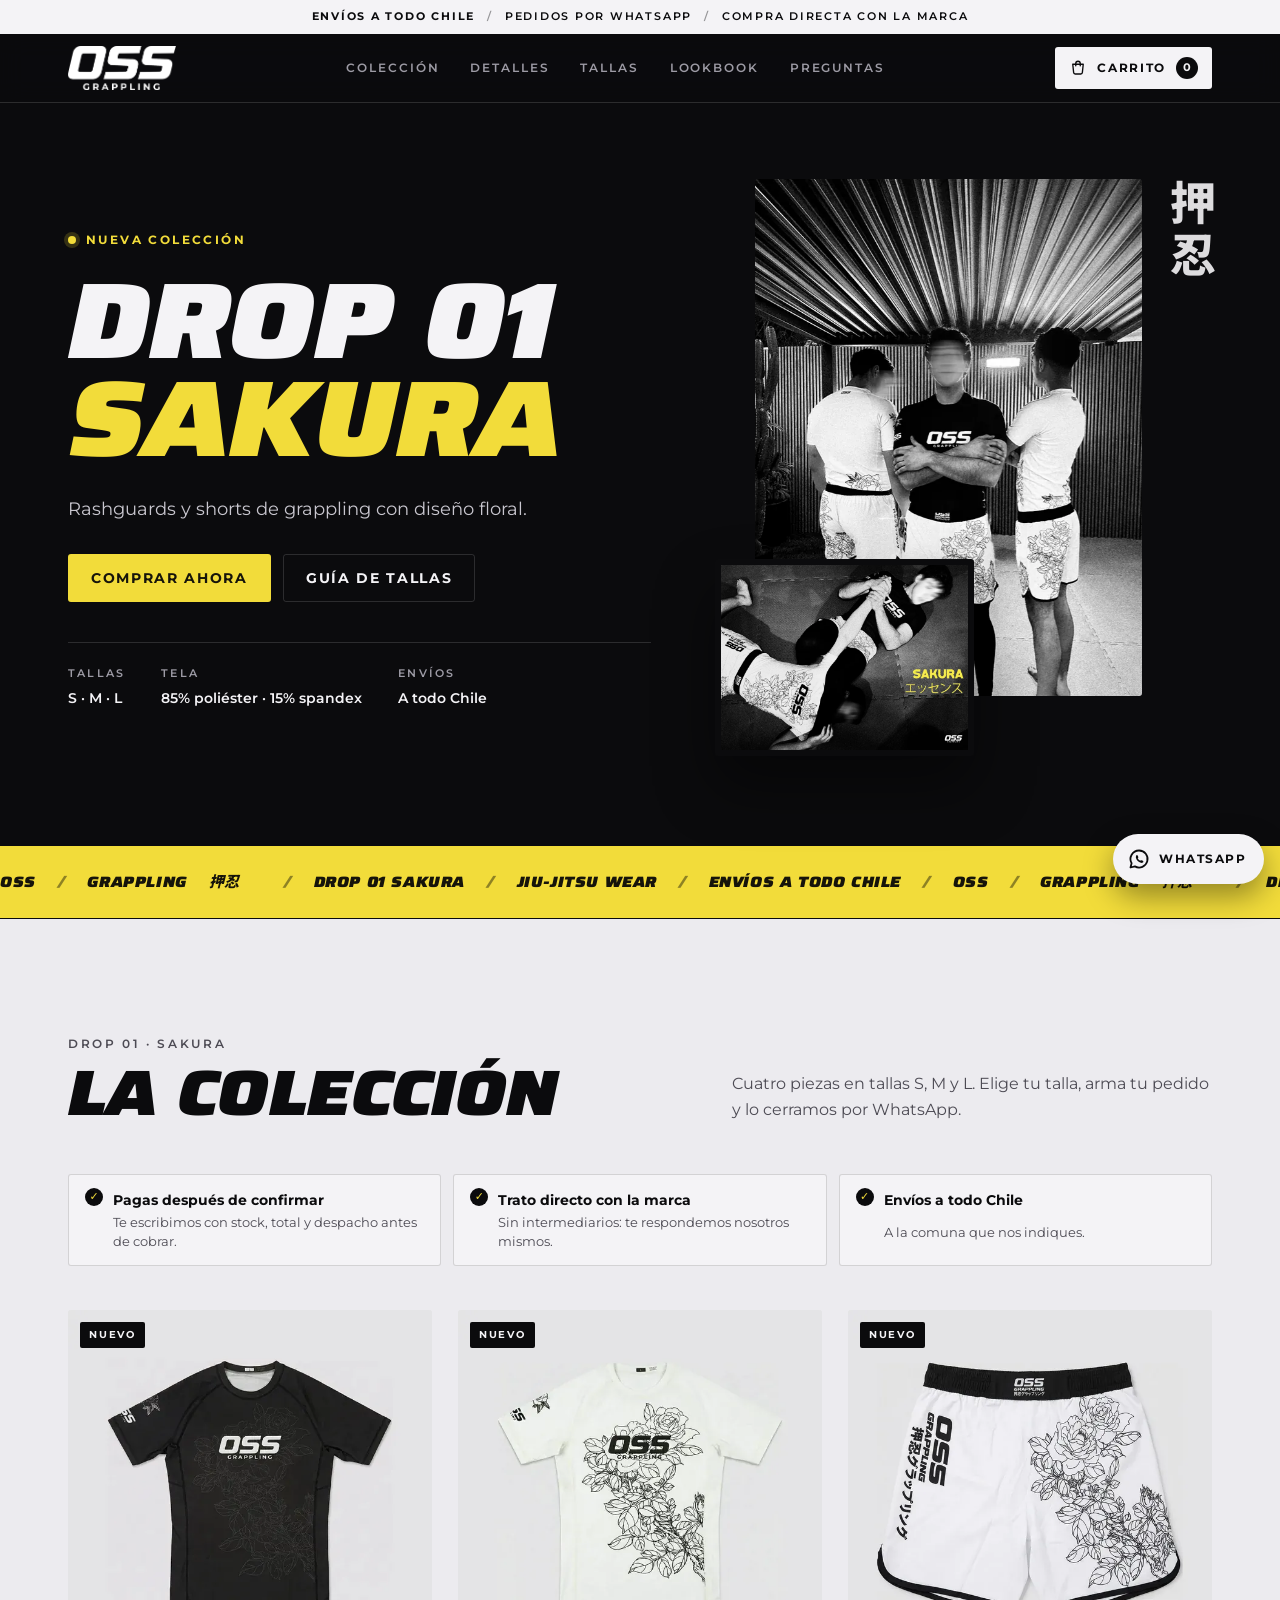
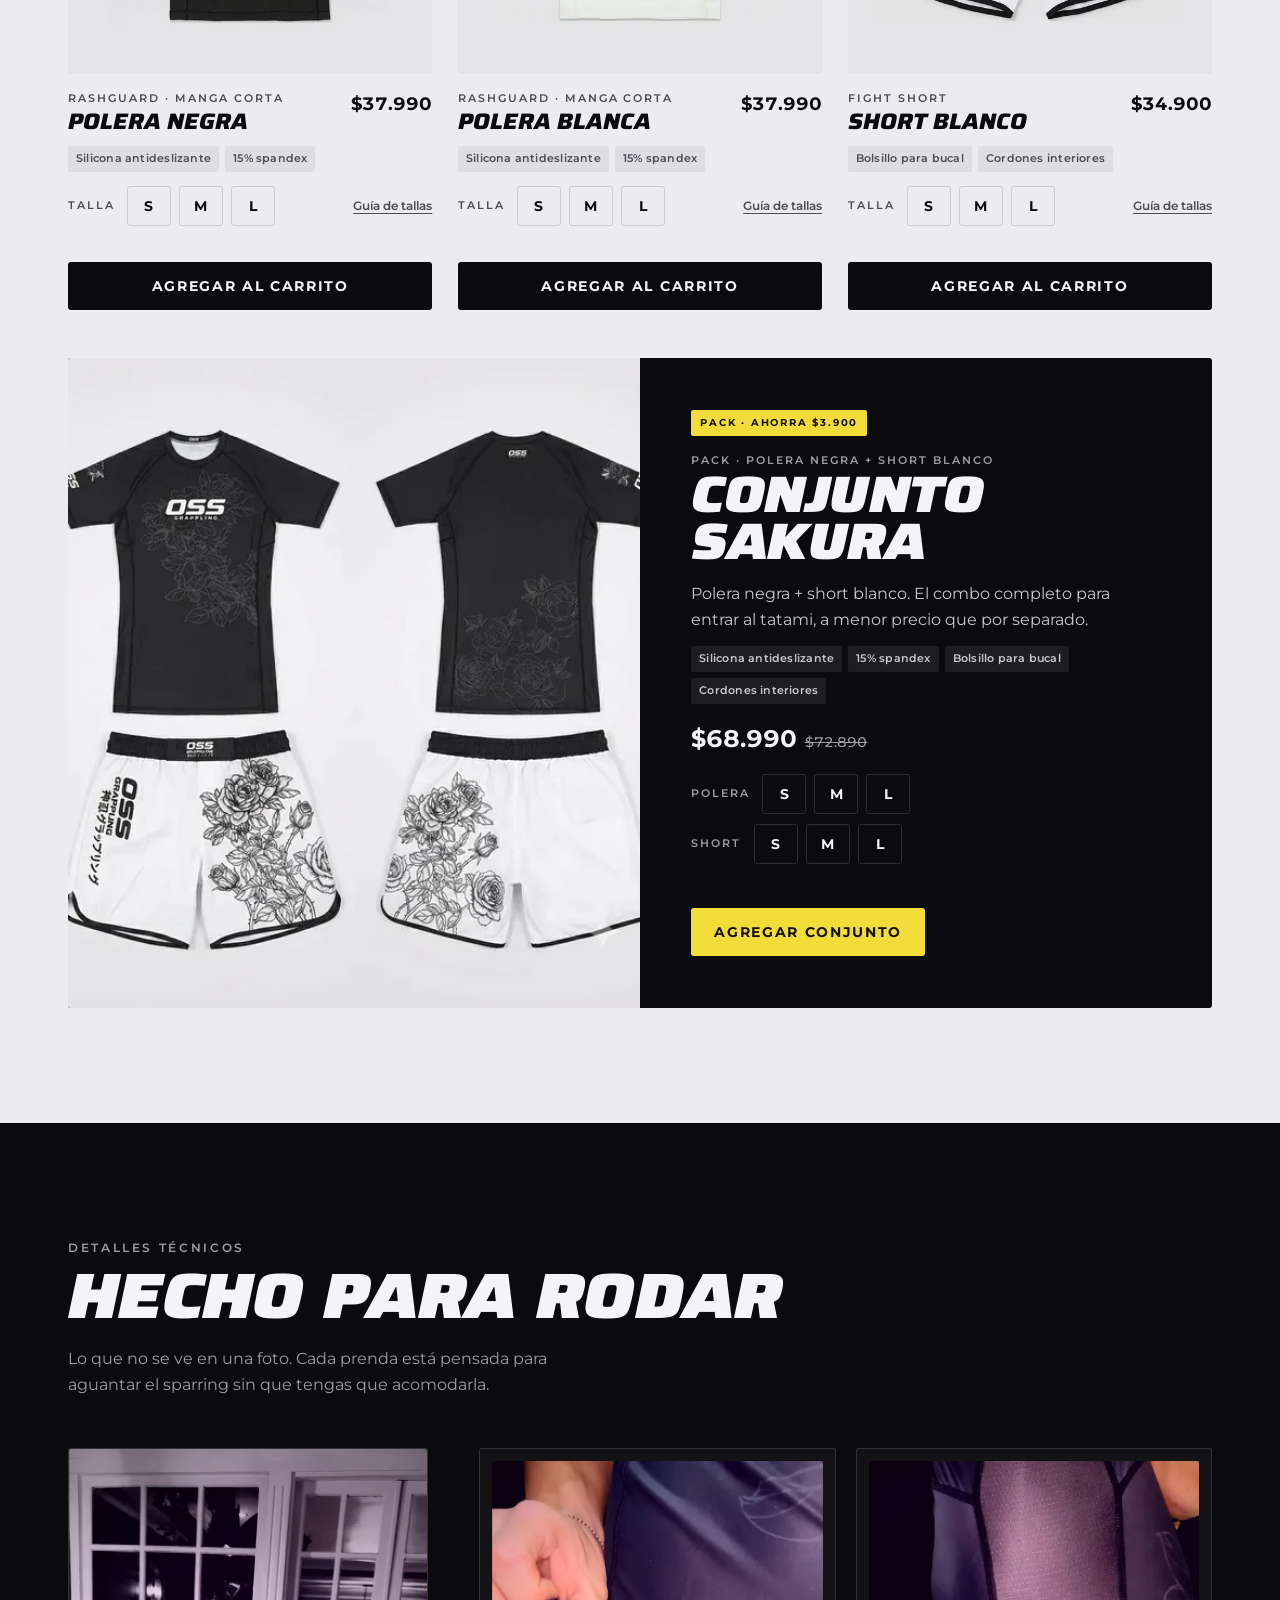
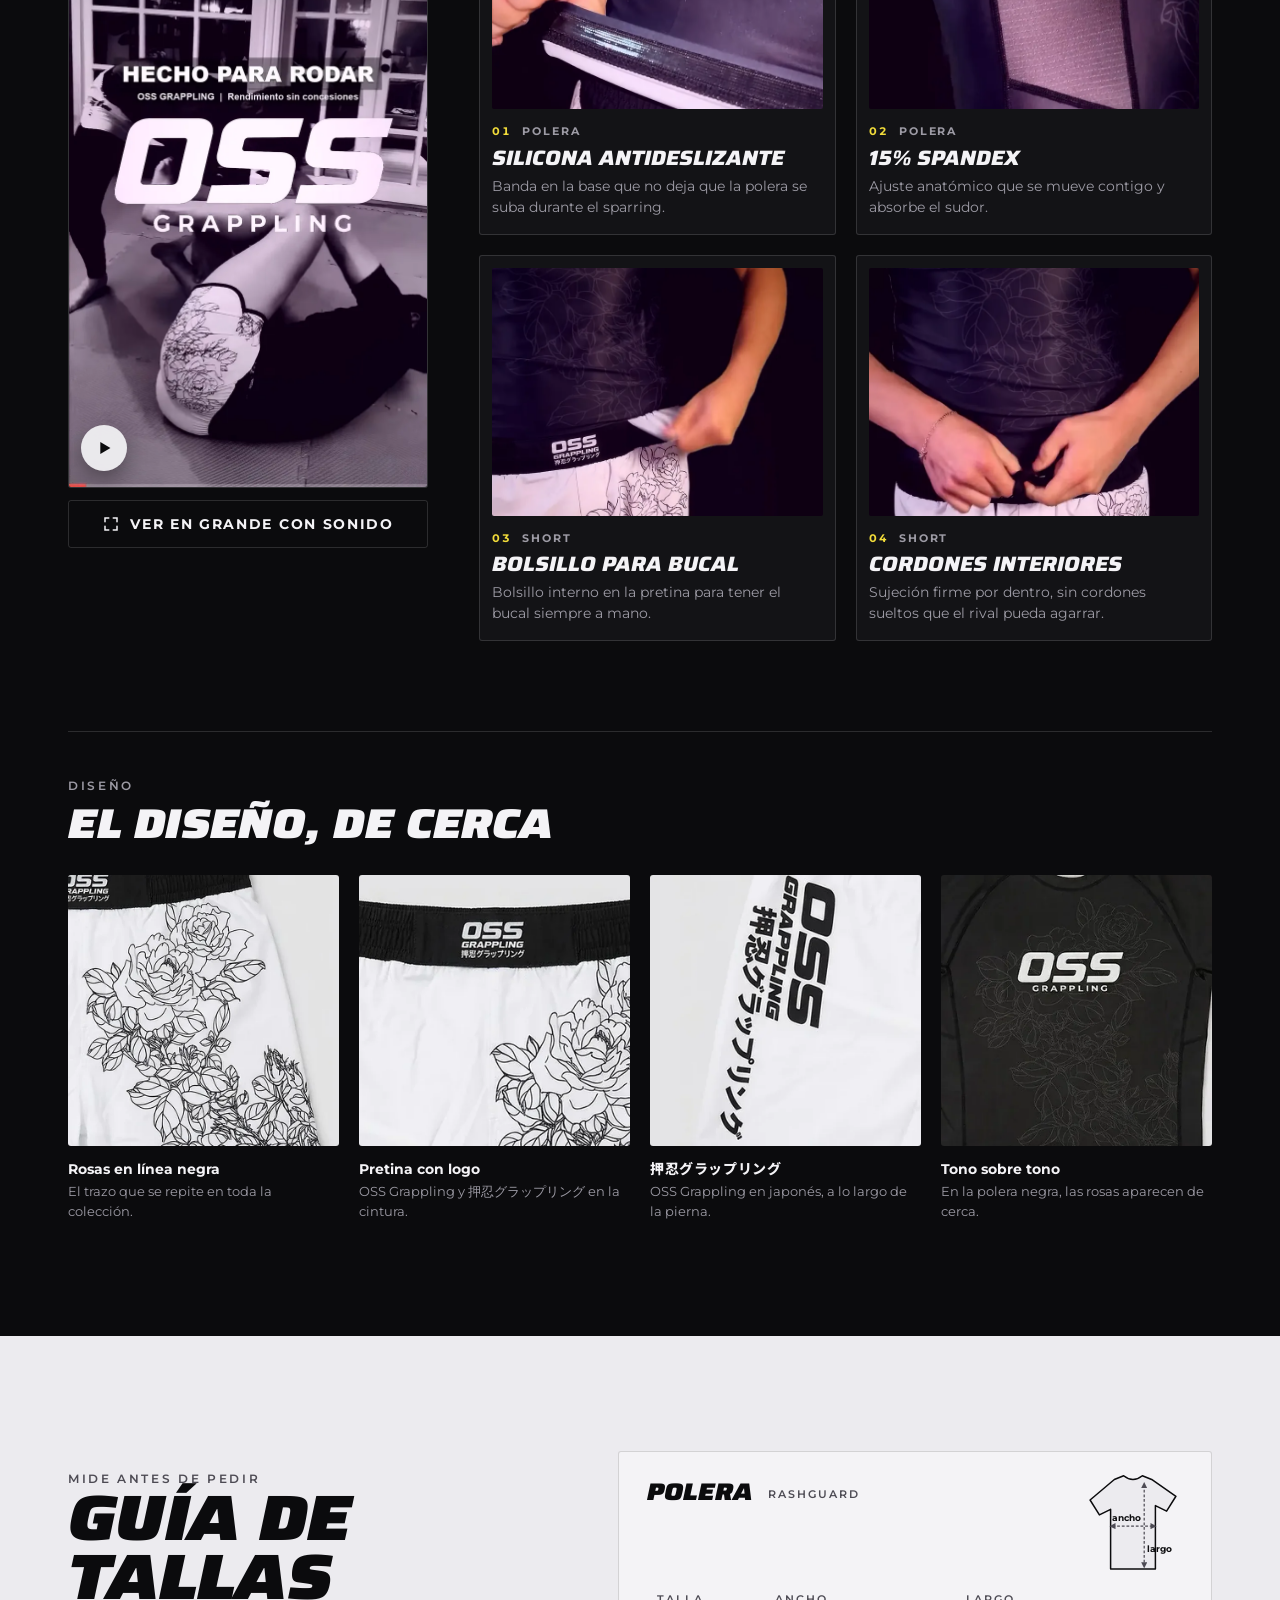
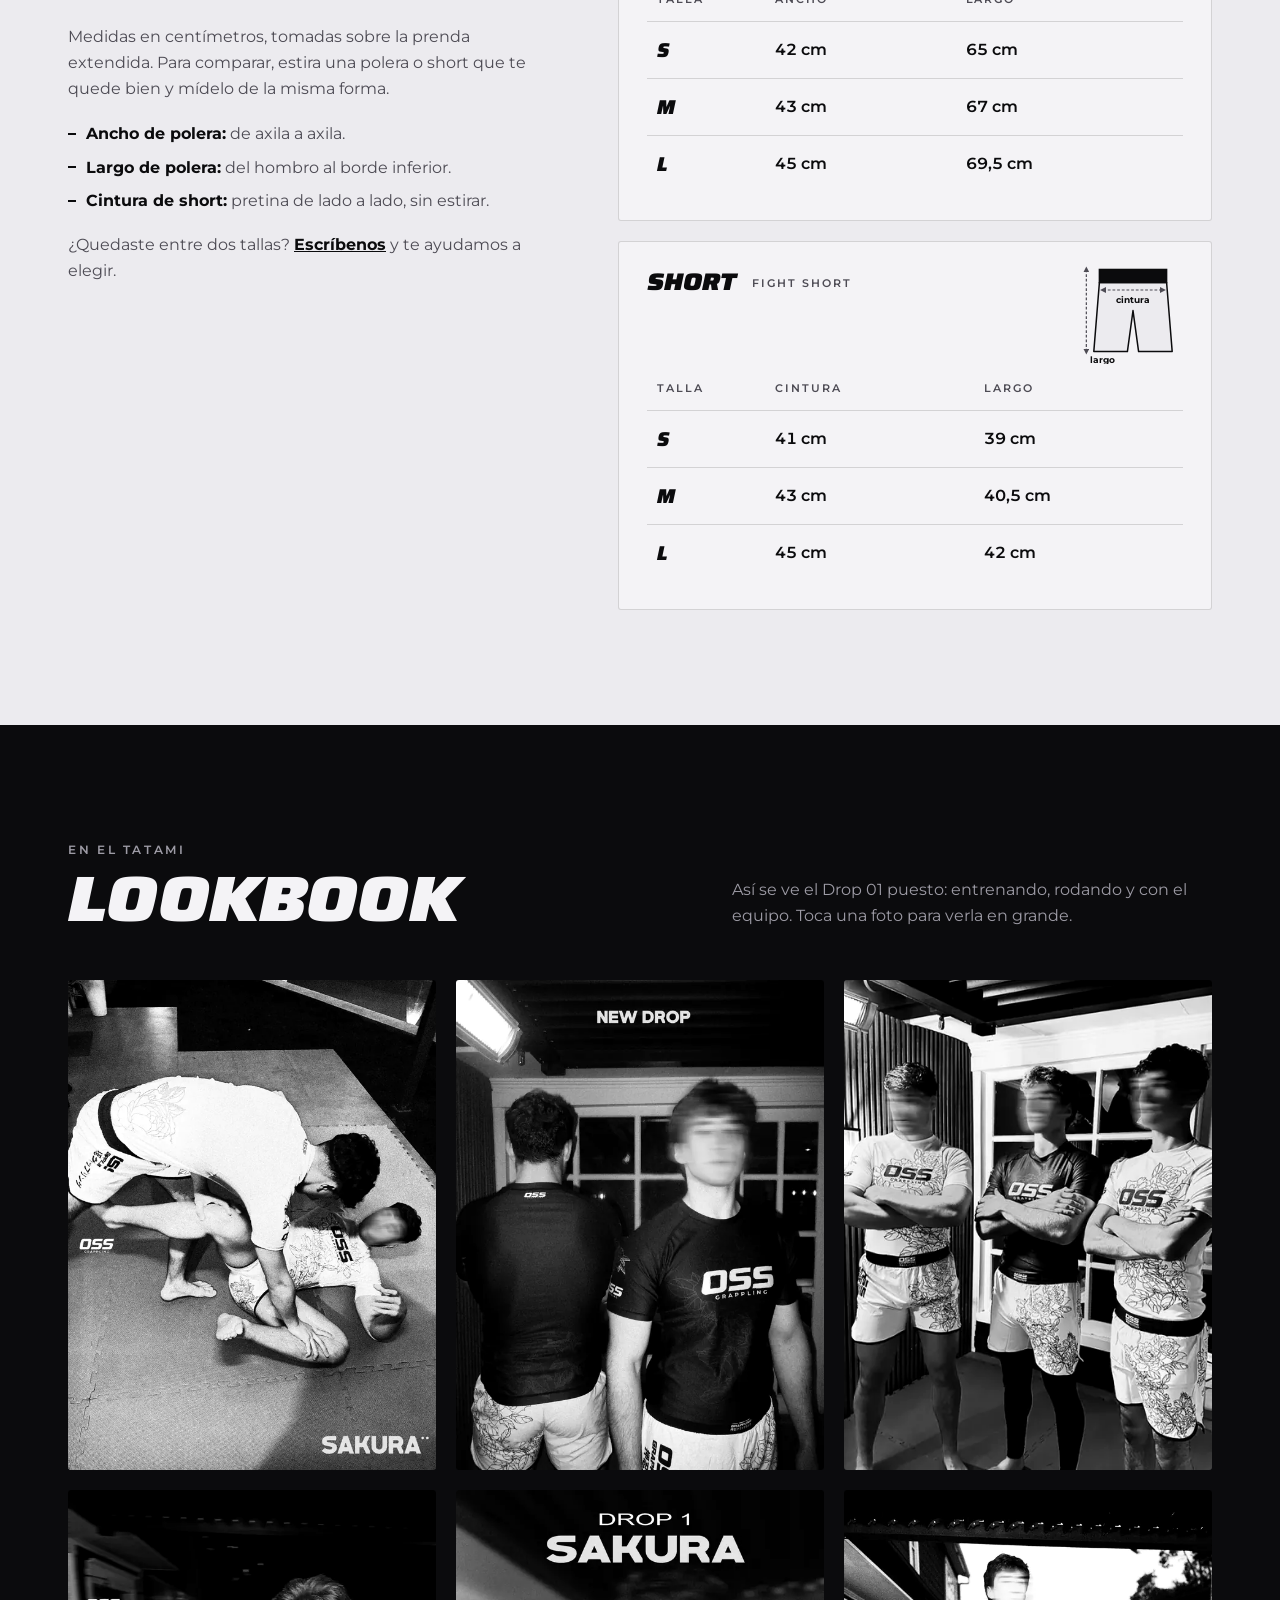
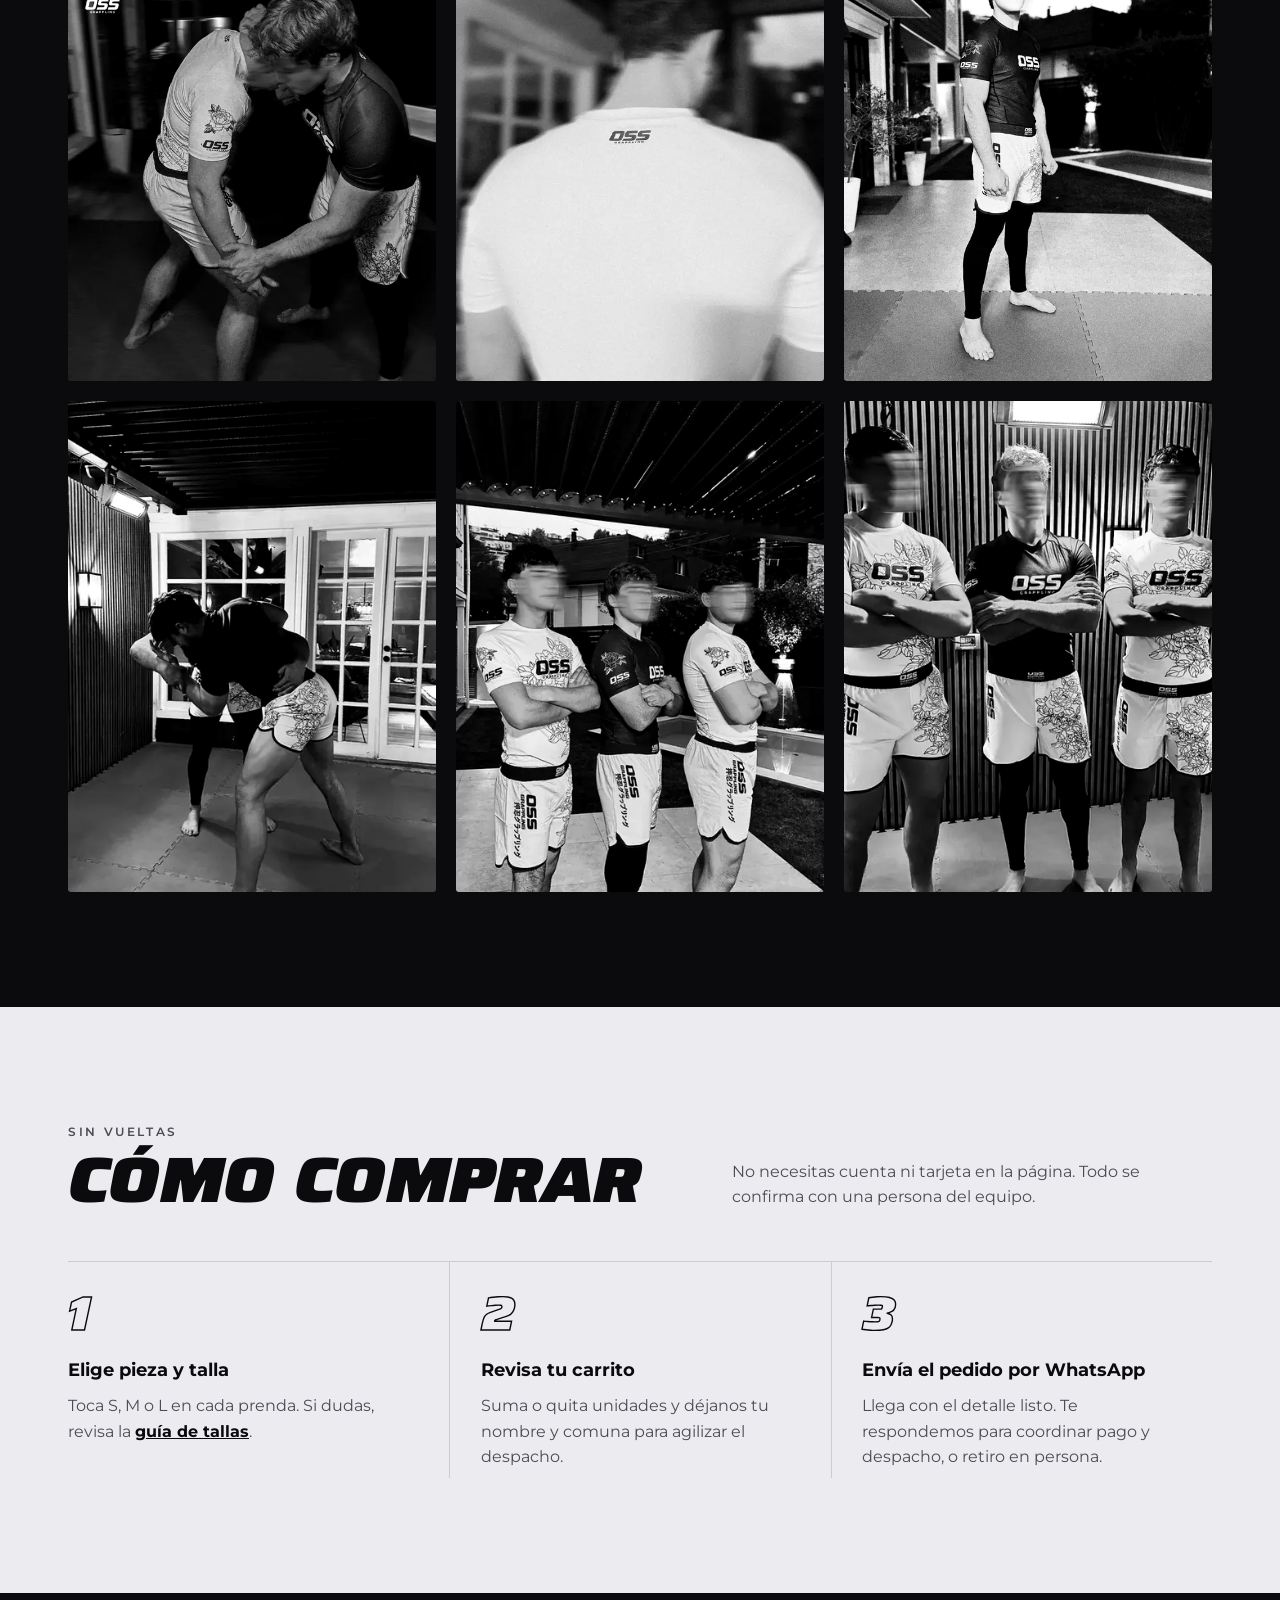
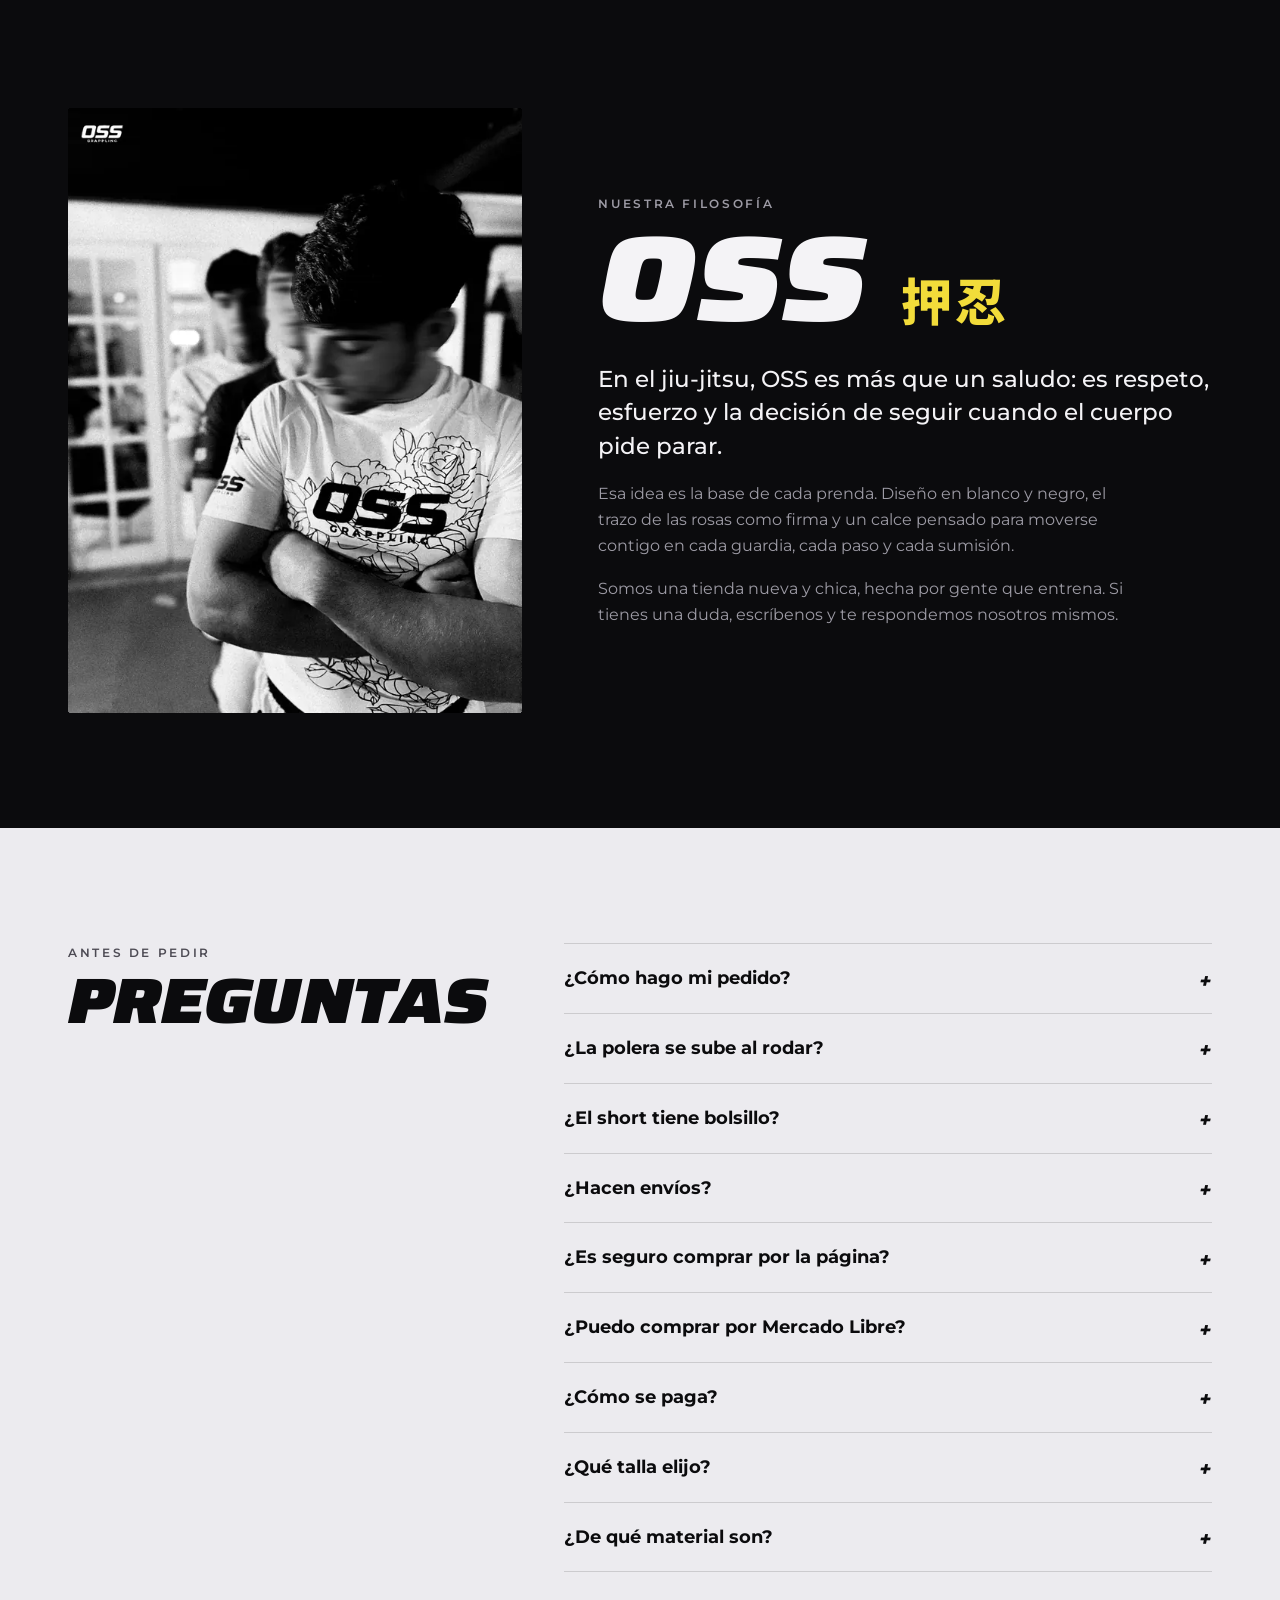
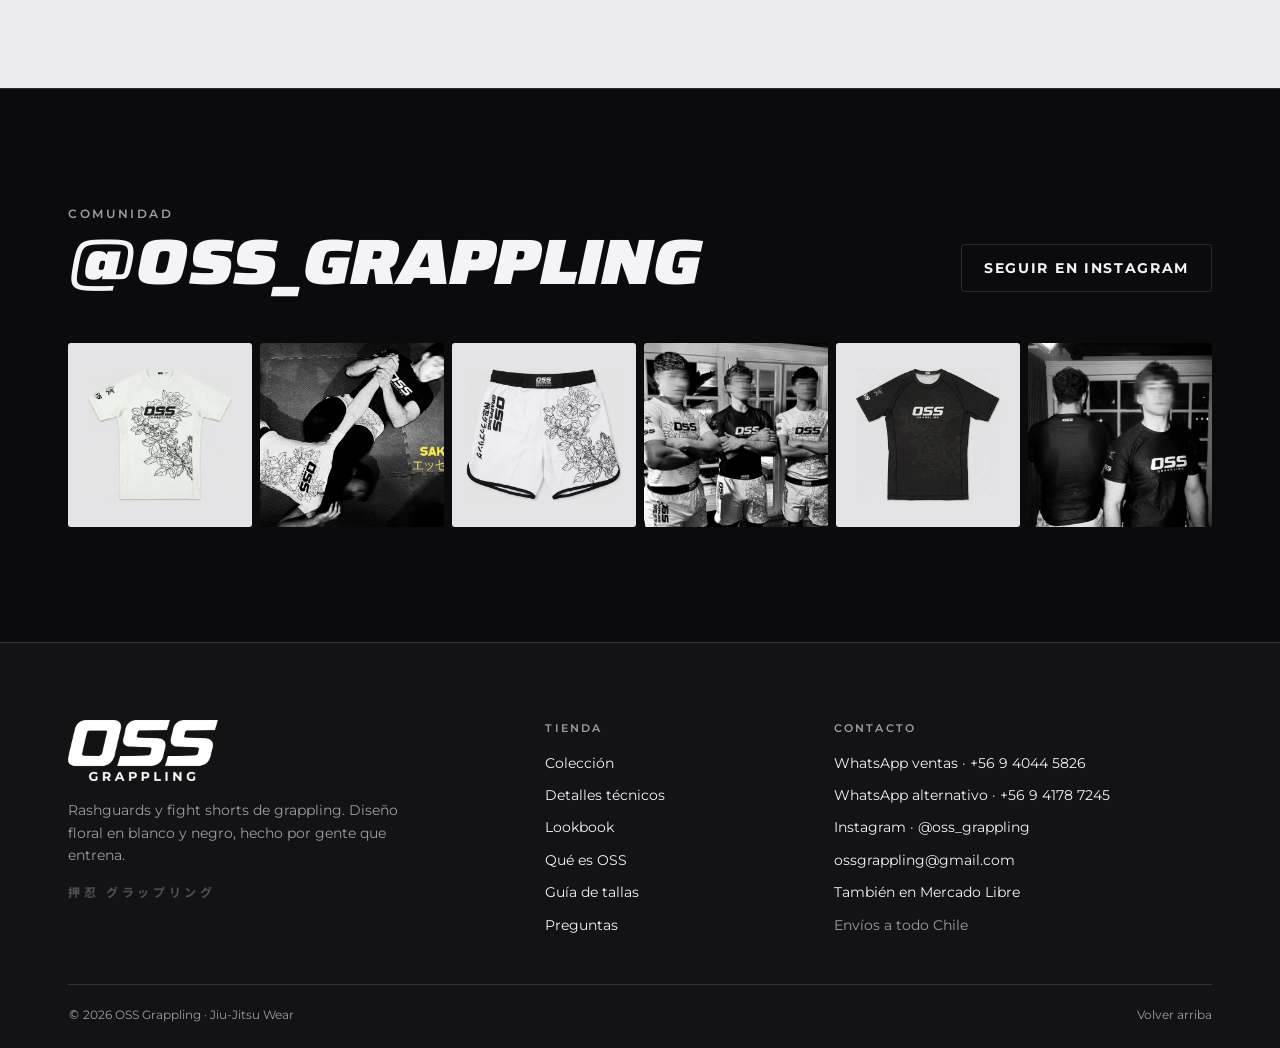
==== commit 1071e116: "Galería deslizable en la ficha de producto, lookbook ordenado en cuadrícula, envíos a todo Chile en " ====
--- a/index.html
+++ b/index.html
@@ -23,7 +23,7 @@
 <link rel="preload" href="assets/fonts/saira-italic-var.woff2" as="font" type="font/woff2" crossorigin>
 <link rel="preload" href="assets/fonts/montserrat-var.woff2" as="font" type="font/woff2" crossorigin>
 <link rel="preload" as="image" href="assets/img/hero-tres-1200.webp" imagesrcset="assets/img/hero-tres-800.webp 600w, assets/img/hero-tres-1200.webp 900w, assets/img/hero-tres.webp 1200w" imagesizes="(max-width: 860px) 92vw, 44vw">
-<link rel="stylesheet" href="assets/css/styles.css?v=202609290303">
+<link rel="stylesheet" href="assets/css/styles.css?v=202610141540">
 <script type="application/ld+json">
 {
   "@context": "https://schema.org",
@@ -43,7 +43,7 @@
 <a class="skip" href="#coleccion">Saltar a la colección</a>
 
 <div class="announce" role="note">
-  <p><strong>Envíos a todo Chile</strong><span class="sep" aria-hidden="true">/</span>Pedidos por WhatsApp<span class="a-extra"><span class="sep" aria-hidden="true">/</span>Desde Viña del Mar y Valparaíso</span></p>
+  <p><strong>Envíos a todo Chile</strong><span class="sep" aria-hidden="true">/</span>Pedidos por WhatsApp<span class="a-extra"><span class="sep" aria-hidden="true">/</span>Compra directa con la marca</span></p>
 </div>
 
 <header class="site-header" id="top">
@@ -117,6 +117,12 @@
         <p class="section-note">Cuatro piezas en tallas S, M y L. Elige tu talla, arma tu pedido y lo cerramos por WhatsApp.</p>
       </div>
 
+      <ul class="trust" aria-label="Por qué comprar aquí">
+        <li><strong>Pagas después de confirmar</strong><span>Te escribimos con stock, total y despacho antes de cobrar.</span></li>
+        <li><strong>Trato directo con la marca</strong><span>Sin intermediarios: te respondemos nosotros mismos.</span></li>
+        <li><strong>Envíos a todo Chile</strong><span>A la comuna que nos indiques.</span></li>
+      </ul>
+
       <div class="grid-products" id="grid"></div>
       <div id="packSlot"></div>
 
@@ -375,12 +381,16 @@
           <p>Sí. Tiene un bolsillo interno en la pretina pensado para el bucal, y cordones interiores para ajustarlo firme sin que queden sueltos por fuera.</p>
         </details>
         <details>
-          <summary>¿Dónde están?</summary>
-          <p>Somos de Viña del Mar y Valparaíso. Desde aquí enviamos a todo Chile y coordinamos entregas en persona en la zona.</p>
-        </details>
-        <details>
           <summary>¿Hacen envíos?</summary>
-          <p>Sí, a todo Chile. Coordinamos el despacho a tu comuna o, si prefieres, el retiro en persona en Viña del Mar o Valparaíso.</p>
+          <p>Sí, despachamos a todo Chile, a la comuna que nos indiques. Si estás en Viña del Mar o Valparaíso, también puedes retirar en persona.</p>
+        </details>
+        <details>
+          <summary>¿Es seguro comprar por la página?</summary>
+          <p>Sí. En la página no ingresas datos de tarjeta: tu pedido llega a nuestro WhatsApp, te confirmamos stock, total y despacho, y recién ahí coordinamos el pago con nosotros directamente.</p>
+        </details>
+        <details>
+          <summary>¿Puedo comprar por Mercado Libre?</summary>
+          <p>Sí, también estamos en <a href="https://listado.mercadolibre.cl/oss-grappling" data-ml target="_blank" rel="noopener">Mercado Libre</a> si prefieres pagar con su protección al comprador. Igual te recomendamos comprar aquí: el trato es directo con la marca, sin intermediarios, y te respondemos nosotros mismos.</p>
         </details>
         <details>
           <summary>¿Cómo se paga?</summary>
@@ -445,7 +455,8 @@
         <li><a href="https://wa.me/56941787245" target="_blank" rel="noopener">WhatsApp alternativo · +56 9 4178 7245</a></li>
         <li><a href="https://www.instagram.com/oss_grappling/" target="_blank" rel="noopener">Instagram · @oss_grappling</a></li>
         <li><a href="mailto:ossgrappling@gmail.com">ossgrappling@gmail.com</a></li>
-        <li class="muted">Viña del Mar · Valparaíso · Chile</li>
+        <li><a href="https://listado.mercadolibre.cl/oss-grappling" data-ml target="_blank" rel="noopener">También en Mercado Libre</a></li>
+        <li class="muted">Envíos a todo Chile</li>
       </ul>
     </div>
   </div>
@@ -495,7 +506,7 @@
   <div class="cart-foot">
     <div class="total-row"><span>Total</span><strong id="cartTotal">$0</strong></div>
     <a class="btn btn-sakura btn-block" id="checkout" href="https://wa.me/56940445826" target="_blank" rel="noopener" aria-disabled="true">Enviar pedido por WhatsApp</a>
-    <p class="cart-note">El pago y el despacho los coordinamos por WhatsApp al recibir tu pedido.</p>
+    <p class="cart-note">Te confirmamos stock, total y despacho por WhatsApp antes de cobrar. ¿Prefieres la protección de Mercado Libre? <a href="https://listado.mercadolibre.cl/oss-grappling" data-ml target="_blank" rel="noopener">También estamos ahí</a>.</p>
   </div>
 </aside>
 
@@ -534,6 +545,6 @@
   <button type="button" id="toastCart">Ver carrito</button>
 </div>
 
-<script src="assets/js/app.js?v=202609290303"></script>
+<script src="assets/js/app.js?v=202610141540"></script>
 </body>
 </html>
--- a/assets/css/styles.css
+++ b/assets/css/styles.css
@@ -322,12 +322,12 @@
 .step-list a { color: var(--ink); font-weight: 700; }
 
 /* ---------- Lookbook */
-.masonry { columns: 3 260px; column-gap: clamp(12px, 1.6vw, 20px); }
+.masonry { display: grid; grid-template-columns: repeat(3, minmax(0, 1fr)); gap: clamp(12px, 1.6vw, 20px); }
 .shot {
-  display: block; width: 100%; padding: 0; border: 0; margin: 0 0 clamp(12px, 1.6vw, 20px);
-  break-inside: avoid; cursor: zoom-in; background: var(--ink-2); border-radius: var(--r); overflow: hidden;
-}
-.shot img { width: 100%; transition: transform .6s ease, filter .4s ease; filter: grayscale(1) contrast(1.02); }
+  display: block; width: 100%; padding: 0; border: 0; margin: 0; aspect-ratio: 3 / 4;
+  cursor: zoom-in; background: var(--ink-2); border-radius: var(--r); overflow: hidden;
+}
+.shot img { width: 100%; height: 100%; object-fit: cover; object-position: center 40%; transition: transform .6s ease, filter .4s ease; filter: grayscale(1) contrast(1.02); }
 .shot:hover img { transform: scale(1.03); }
 
 /* ---------- Tallas */
@@ -469,11 +469,25 @@
   border-radius: var(--r); background: var(--ink-2); overflow: auto;
 }
 .qv-inner { display: grid; grid-template-columns: minmax(0, 1.1fr) minmax(0, .9fr); }
-.qv-gallery { background: var(--plate); display: grid; gap: 0; align-content: start; }
-.qv-main { aspect-ratio: 1; overflow: hidden; }
-.qv-main img { width: 100%; height: 100%; object-fit: cover; }
+.qv-gallery { background: var(--ink-2); display: grid; gap: 0; align-content: start; min-width: 0; }
+.qv-main { position: relative; aspect-ratio: 1; overflow: hidden; background: var(--plate); }
+.qv-track { display: flex; width: 100%; height: 100%; overflow-x: auto; scroll-snap-type: x mandatory; scrollbar-width: none; overscroll-behavior-x: contain; }
+.qv-track::-webkit-scrollbar { display: none; }
+.qv-track:focus-visible { outline-offset: -3px; }
+.qv-slide { flex: 0 0 100%; height: 100%; scroll-snap-align: start; background: var(--plate); }
+.qv-slide img { width: 100%; height: 100%; object-fit: cover; }
+.qv-slide.is-photo { background: var(--ink); }
+.qv-slide.is-photo img { object-fit: contain; }
+.qv-arrow {
+  position: absolute; top: 50%; transform: translateY(-50%); z-index: 2; width: 40px; height: 40px; border: 0; border-radius: 50%;
+  display: grid; place-items: center; background: rgba(244, 243, 246, .9); color: var(--ink); cursor: pointer; box-shadow: 0 6px 16px rgba(0, 0, 0, .25);
+}
+.qv-arrow.prev { left: 10px; }
+.qv-arrow.next { right: 10px; }
+.qv-count { position: absolute; left: 12px; bottom: 12px; z-index: 2; padding: 4px 8px; border-radius: 2px; background: rgba(11, 11, 13, .7); color: var(--bone); font-size: 11px; font-weight: 700; letter-spacing: .1em; font-variant-numeric: tabular-nums; }
 .qv-thumbs { display: flex; gap: 8px; padding: 10px; overflow-x: auto; background: var(--ink-2); }
-.qv-thumbs button { flex: 0 0 64px; height: 64px; padding: 0; border: 2px solid transparent; border-radius: 2px; overflow: hidden; background: var(--plate); cursor: pointer; opacity: .65; }
+.qv-thumbs button { flex: 0 0 64px; height: 64px; padding: 0; border: 2px solid transparent; border-radius: 2px; overflow: hidden; background: var(--plate); cursor: pointer; opacity: .7; transition: opacity .2s, border-color .2s; }
+.qv-thumbs button:hover { opacity: 1; }
 .qv-thumbs button[aria-current="true"] { border-color: var(--sakura); opacity: 1; }
 .qv-thumbs img { width: 100%; height: 100%; object-fit: cover; }
 .qv-info { position: relative; display: flex; flex-direction: column; gap: 16px; padding: clamp(22px, 3vw, 40px); min-width: 0; }
@@ -654,7 +668,8 @@
   .qv-buy { position: sticky; bottom: 0; z-index: 2; margin: 0 calc(clamp(22px, 3vw, 40px) * -1) calc(clamp(22px, 3vw, 40px) * -1); padding: 12px clamp(22px, 3vw, 40px) calc(12px + env(safe-area-inset-bottom, 0px)); background: var(--ink-2); border-top: 1px solid var(--line-dark); }
 }
 @media (max-width: 560px) {
-  .masonry { columns: 2; }
+  .masonry { grid-template-columns: repeat(2, minmax(0, 1fr)); }
+  .masonry .shot:first-child { grid-column: 1 / -1; aspect-ratio: 4 / 5; }
 }
 
 /* ---------- Hecho para rodar (video + detalles técnicos) */
@@ -718,6 +733,20 @@
   .f-meta { gap: 6px; letter-spacing: .12em; }
 }
 
+/* ---------- Por qué comprar aquí */
+.trust { list-style: none; margin: 0 0 clamp(28px, 4vw, 44px); padding: 0; display: grid; grid-template-columns: repeat(3, minmax(0, 1fr)); gap: 12px; }
+.trust li { display: grid; gap: 2px; padding: 14px 16px 14px 44px; position: relative; background: var(--bone); border: 1px solid var(--line-light); border-radius: var(--r); min-width: 0; }
+.trust li::before { content: "✓"; position: absolute; left: 16px; top: 13px; width: 18px; height: 18px; border-radius: 50%; display: grid; place-items: center; background: var(--ink); color: var(--sakura); font-size: 11px; font-weight: 700; }
+.trust strong { font-size: var(--t-sm); font-weight: 700; }
+.trust span { font-size: 13px; line-height: 1.45; color: var(--graphite); }
+.cart-note a { color: var(--bone); }
+@media (max-width: 860px) { .trust { grid-template-columns: 1fr; gap: 8px; } }
+@media (max-width: 560px) {
+  .trust li { padding: 0 0 0 28px; background: none; border: 0; }
+  .trust li::before { left: 0; top: 2px; }
+  .trust span { display: none; }
+}
+
 @media (prefers-reduced-motion: reduce) {
   html { scroll-behavior: auto; }
   *, *::before, *::after { animation-duration: .001ms !important; animation-iteration-count: 1 !important; transition-duration: .001ms !important; }
